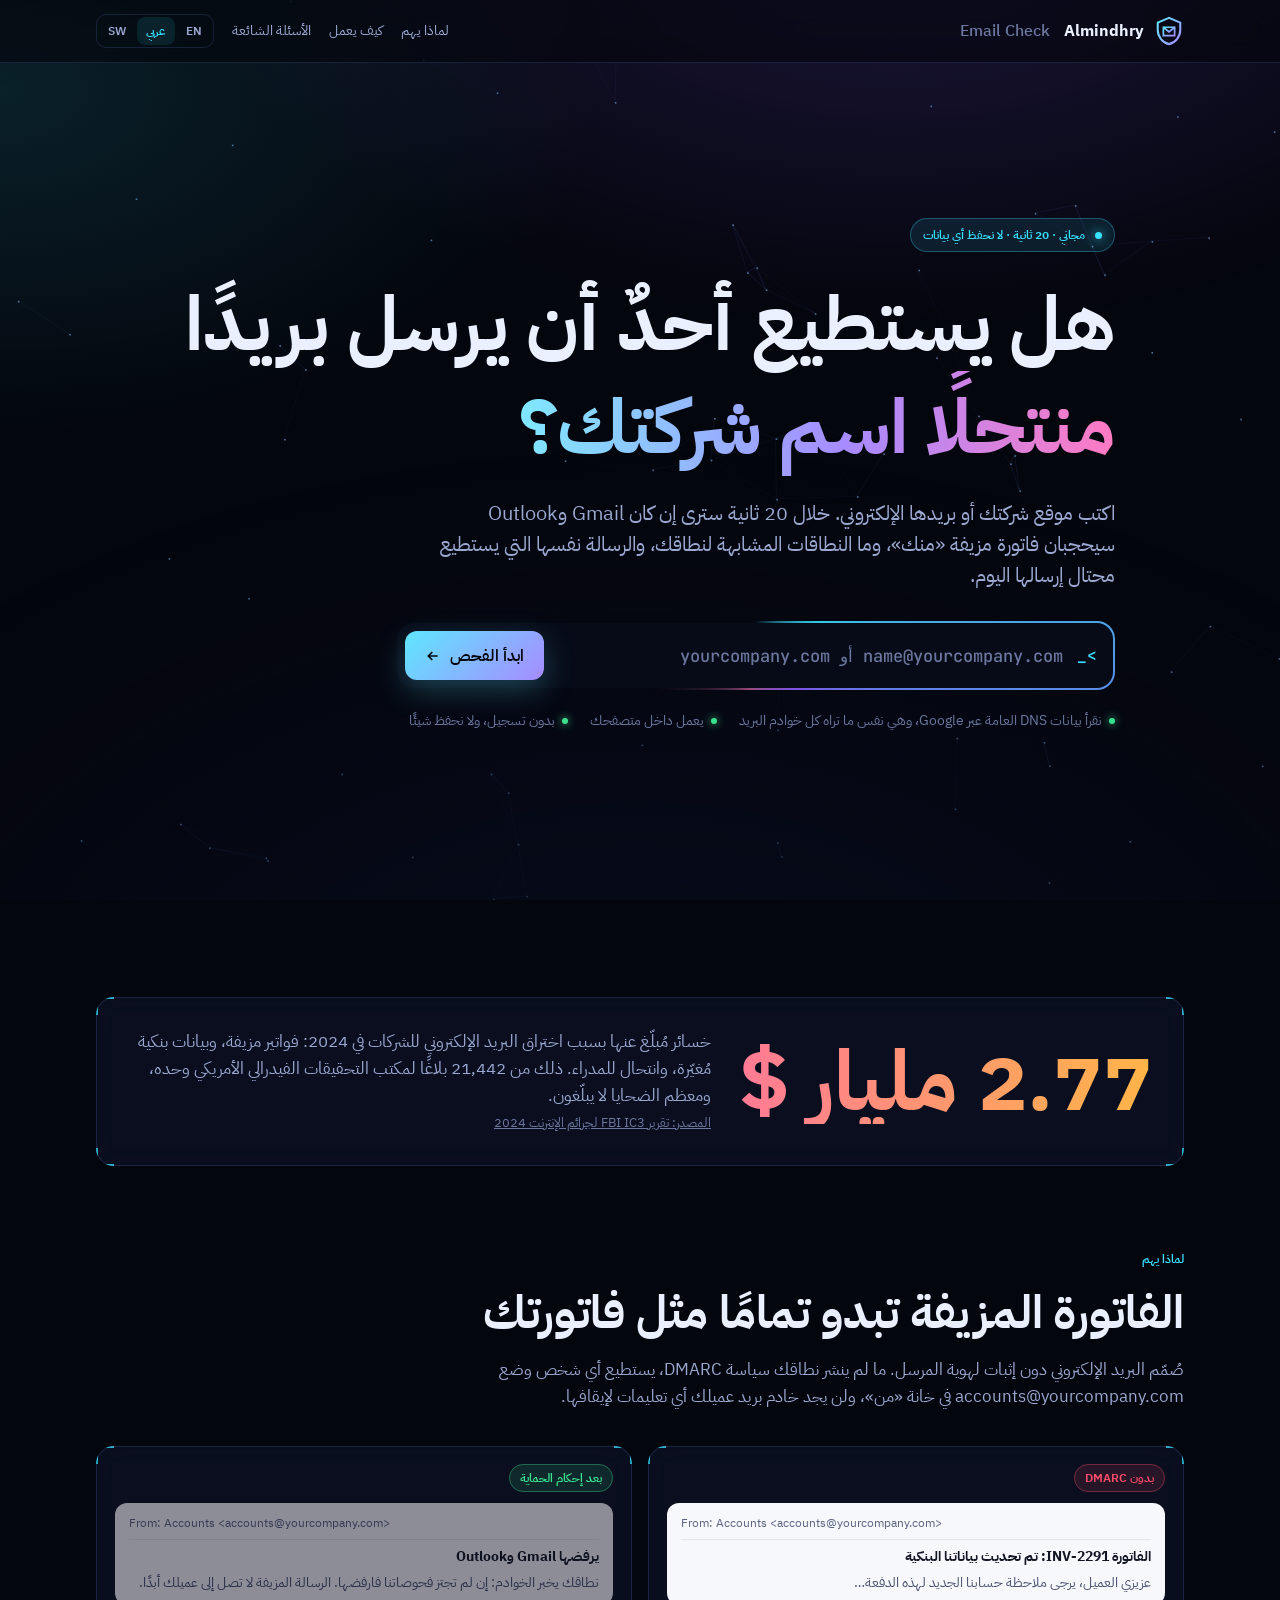
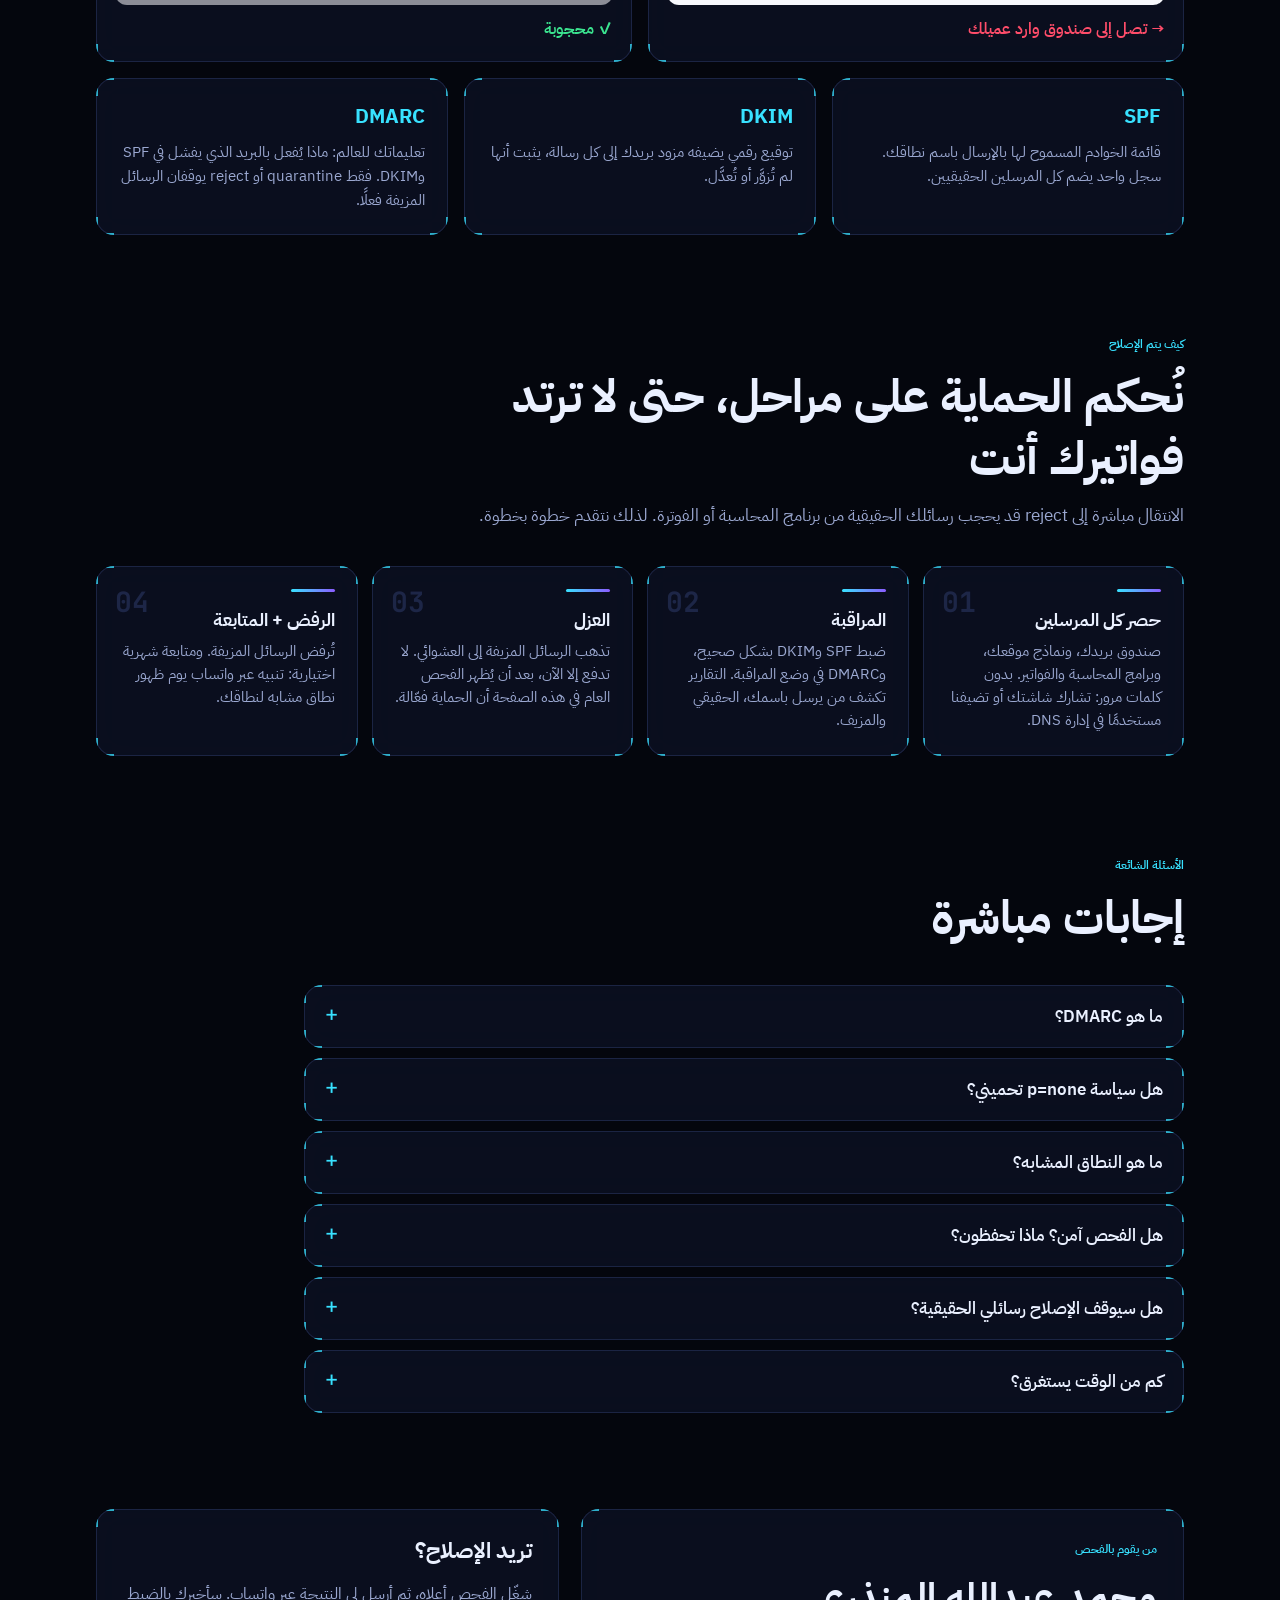
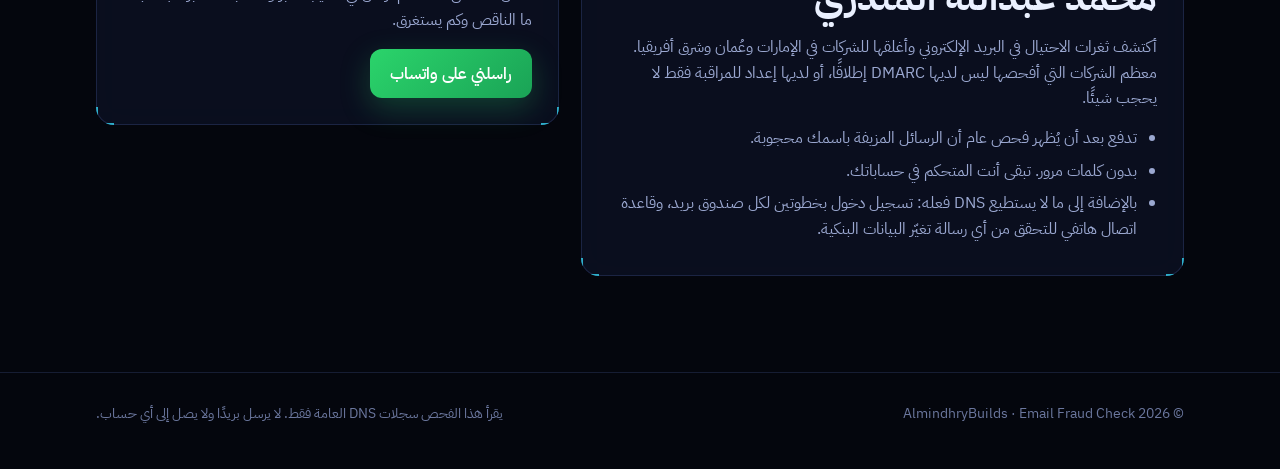
==== ar/index.html @ 084690eb "Launch the Email Fraud Check at almindhrybuilds.me/check A free, in-browser check of a company's SPF" ====
<!doctype html>
<html lang="ar" dir="rtl">
<head>
<meta charset="utf-8">
<meta name="viewport" content="width=device-width, initial-scale=1">
<title>فحص احتيال البريد الإلكتروني: هل يمكن لأحد انتحال بريد شركتك؟ | فحص DMARC مجاني</title>
<meta name="description" content="فحص مجاني خلال 20 ثانية: هل يستطيع محتال إرسال فاتورة مزيفة باسم شركتك؟ نفحص SPF وDKIM وDMARC والنطاقات المشابهة، ثم نعرض لك الرسالة المزيفة مباشرة. للإمارات وعُمان وشرق أفريقيا.">
<link rel="canonical" href="https://almindhrybuilds.me/check/ar/">
<link rel="alternate" hreflang="en" href="https://almindhrybuilds.me/check/">
<link rel="alternate" hreflang="ar" href="https://almindhrybuilds.me/check/ar/">
<link rel="alternate" hreflang="sw" href="https://almindhrybuilds.me/check/sw/">
<link rel="alternate" hreflang="x-default" href="https://almindhrybuilds.me/check/">
<meta name="theme-color" content="#04060d">
<meta property="og:type" content="website">
<meta property="og:url" content="https://almindhrybuilds.me/check/ar/">
<meta property="og:title" content="فحص احتيال البريد الإلكتروني: هل يمكن لأحد انتحال بريد شركتك؟ | فحص DMARC مجاني">
<meta property="og:description" content="فحص مجاني خلال 20 ثانية: هل يستطيع محتال إرسال فاتورة مزيفة باسم شركتك؟ نفحص SPF وDKIM وDMARC والنطاقات المشابهة، ثم نعرض لك الرسالة المزيفة مباشرة. للإمارات وعُمان وشرق أفريقيا.">
<meta property="og:image" content="https://almindhrybuilds.me/check/og.png">
<meta property="og:locale" content="ar_AE">
<meta name="twitter:card" content="summary_large_image">
<link rel="icon" href="../favicon.svg" type="image/svg+xml">
<link rel="preconnect" href="https://fonts.googleapis.com"><link rel="preconnect" href="https://fonts.gstatic.com" crossorigin>
<link rel="preconnect" href="https://dns.google">
<link href="https://fonts.googleapis.com/css2?family=Inter:wght@400;500;600;700&family=Space+Grotesk:wght@500;600;700&family=JetBrains+Mono:wght@400;600;800&family=IBM+Plex+Sans+Arabic:wght@400;500;600;700&display=swap" rel="stylesheet">
<link rel="stylesheet" href="../style.css">
<script type="application/ld+json">{"@context": "https://schema.org", "@type": "WebApplication", "name": "Almindhry Email Fraud Check", "url": "https://almindhrybuilds.me/check/ar/", "applicationCategory": "SecurityApplication", "operatingSystem": "Any", "inLanguage": "ar", "description": "فحص مجاني خلال 20 ثانية: هل يستطيع محتال إرسال فاتورة مزيفة باسم شركتك؟ نفحص SPF وDKIM وDMARC والنطاقات المشابهة، ثم نعرض لك الرسالة المزيفة مباشرة. للإمارات وعُمان وشرق أفريقيا.", "offers": {"@type": "Offer", "price": "0", "priceCurrency": "USD"}, "author": {"@type": "Person", "name": "Muhammad Abdulla Almindhry"}}</script>
<script type="application/ld+json">{"@context": "https://schema.org", "@type": "FAQPage", "inLanguage": "ar", "mainEntity": [{"@type": "Question", "name": "ما هو DMARC؟", "acceptedAnswer": {"@type": "Answer", "text": "سجل نصي في إعدادات DNS لنطاقك يخبر خوادم البريد (Gmail وOutlook وغيرها) بما يجب فعله بالرسائل التي تدّعي أنها منك لكنها تفشل في فحوصات SPF وDKIM: لا شيء (none)، أو نقلها إلى العشوائي (quarantine)، أو رفضها (reject)."}}, {"@type": "Question", "name": "هل سياسة p=none تحميني؟", "acceptedAnswer": {"@type": "Answer", "text": "لا. p=none وضع مراقبة فقط: تصلك تقارير، لكن الرسائل المزيفة تُسلَّم كالمعتاد. الحماية تبدأ مع quarantine وتكتمل مع reject."}}, {"@type": "Question", "name": "ما هو النطاق المشابه؟", "acceptedAnswer": {"@type": "Answer", "text": "نطاق يختلف عن نطاقك بحرف واحد أو بامتداد مختلف، مثل استبدال الحرف o بالرقم 0. يستخدمه المحتالون لإرسال رسائل تبدو حقيقية حتى لو كان نطاقك محميًا. تسجيله لا يعني بالضرورة أنه ضار، لكنه يستحق المتابعة."}}, {"@type": "Question", "name": "هل الفحص آمن؟ ماذا تحفظون؟", "acceptedAnswer": {"@type": "Answer", "text": "يقرأ الفحص سجلات DNS العامة فقط عبر Google Public DNS، من داخل متصفحك. لا يرسل بريدًا، ولا يدخل إلى أي حساب، ولا نحفظ النطاق الذي تكتبه."}}, {"@type": "Question", "name": "هل سيوقف الإصلاح رسائلي الحقيقية؟", "acceptedAnswer": {"@type": "Answer", "text": "ليس إذا تم على مراحل. نبدأ بالمراقبة ونحصر كل من يرسل باسمك، ثم ننتقل إلى العزل ثم الرفض. القفز مباشرة إلى reject هو ما يسبب المشاكل."}}, {"@type": "Question", "name": "كم من الوقت يستغرق؟", "acceptedAnswer": {"@type": "Answer", "text": "الإعداد نفسه جلسة واحدة معك. ثم أسبوع إلى أسبوعين من المراقبة، وأسبوع في وضع العزل، قبل الرفض الكامل."}}]}</script>
</head>
<body>
<canvas id="bg" aria-hidden="true"></canvas><div class="vignette" aria-hidden="true"></div>
<nav><div class="wrap">
  <a class="logo" href="../ar/"><svg width="30" height="30" viewBox="0 0 32 32" aria-hidden="true"><defs><linearGradient id="lg" x1="0" y1="0" x2="1" y2="1"><stop offset="0" stop-color="#5ee7ff"/><stop offset="1" stop-color="#a78bff"/></linearGradient></defs><path d="M16 2 4 7v8c0 7.2 5.1 13.3 12 15 6.9-1.7 12-7.8 12-15V7z" fill="none" stroke="url(#lg)" stroke-width="2.2"/><path d="M10 12h12v9H10z" fill="none" stroke="url(#lg)" stroke-width="1.8"/><path d="m10 12 6 5 6-5" fill="none" stroke="url(#lg)" stroke-width="1.8"/></svg>Almindhry<span style="color:var(--ink3);font-weight:500">&nbsp;Email Check</span></a>
  <div class="navlinks"><a class="nl" href="#why">لماذا يهم</a><a class="nl" href="#how">كيف يعمل</a><a class="nl" href="#faq">الأسئلة الشائعة</a>
    <div class="lang"><a href="../" >EN</a><a href="../ar/" aria-current="page">عربي</a><a href="../sw/" >SW</a></div></div>
</div></nav>
<main>
<header class="hero"><div class="scanline"></div>
  <div class="wrap">
    <span class="eyebrow"><i></i>مجاني · 20 ثانية · لا نحفظ أي بيانات</span>
    <h1>هل يستطيع أحدٌ أن يرسل بريدًا <span class="g">منتحلًا اسم شركتك؟</span></h1>
    <p class="lead">اكتب موقع شركتك أو بريدها الإلكتروني. خلال 20 ثانية سترى إن كان Gmail وOutlook سيحجبان فاتورة مزيفة «منك»، وما النطاقات المشابهة لنطاقك، والرسالة نفسها التي يستطيع محتال إرسالها اليوم.</p>
    <div class="console-in"><form id="f" autocomplete="off" novalidate>
      <span class="prompt">&gt;_</span>
      <input id="d" placeholder="yourcompany.com أو name@yourcompany.com" aria-label="yourcompany.com أو name@yourcompany.com" inputmode="url" spellcheck="false" autocapitalize="off">
      <button class="btn" id="go" type="submit"><span>ابدأ الفحص</span><svg width="16" height="16" viewBox="0 0 24 24" fill="none" stroke="currentColor" stroke-width="2.4" aria-hidden="true" style="transform:scaleX(-1)"><path d="M5 12h14M13 6l6 6-6 6"/></svg></button>
    </form></div>
    <div class="trust"><span>نقرأ بيانات DNS العامة عبر Google، وهي نفس ما تراه كل خوادم البريد</span><span>يعمل داخل متصفحك</span><span>بدون تسجيل، ولا نحفظ شيئًا</span></div>
  </div>
</header>

<div class="wrap">
  <div id="ops"><div class="ops">
    <div class="hud"><div class="hud-title"><span><span class="dot"></span>فحص مباشر</span><span>dns.google</span></div>
      <div class="term" id="term"><div class="cursor-line"><span class="cursor"></span></div></div>
      <div class="progress"><i id="bar"></i></div></div>
    <div class="hud"><div class="hud-title"><span>رادار النطاقات المشابهة</span><span>◎</span></div>
      <div class="radar-wrap"><canvas id="radar"></canvas>
        <div class="radar-stats"><div><b id="llc">0</b>تم فحصها</div><div><b id="llh" style="color:var(--red)">0</b>مسجّلة</div></div></div></div>
  </div></div>

  <div id="sim" class="hud sim">
    <h3>الفاتورة المزيفة</h3>
    <div class="stage">
      <div class="node src"><div class="ic"><svg width="28" height="28" viewBox="0 0 24 24" fill="none" stroke="#ff4d6a" stroke-width="1.8"><circle cx="12" cy="8" r="4"/><path d="M4 21c1.5-4 4.5-6 8-6s6.5 2 8 6"/><path d="M8 8h8" stroke-width="2.6"/></svg></div><span id="simSrc"></span></div>
      <div class="track" id="track">
        <div class="mail" id="mail"><div class="h">From: <b id="simFrom"></b><br>To: <b>customer</b></div><div class="s" id="simSubj"></div><div class="b" id="simBody"></div></div>
        <div class="stamp" id="stamp"></div>
      </div>
      <div class="node"><div class="ic"><svg width="28" height="28" viewBox="0 0 24 24" fill="none" stroke="#38e1ff" stroke-width="1.8"><path d="M3 13h5l1.5 3h5L16 13h5"/><path d="M5 5h14l2 8v6H3v-6z"/></svg></div><span id="simDst"></span></div>
    </div>
    <p class="sim-note" id="simNote"></p>
  </div>

  <div id="report">
    <div class="hud rep-top">
      <div class="gauge" id="gaugeWrap"><svg width="170" height="170" viewBox="0 0 170 170"><circle cx="85" cy="85" r="70" fill="none" stroke="rgba(255,255,255,.07)" stroke-width="12"/><circle id="ring" cx="85" cy="85" r="70" fill="none" stroke-width="12" stroke-linecap="round"/></svg><div class="num"><div><b id="scoreNum">0</b><small>/ 100</small></div></div></div>
      <div class="verdict" id="verdict"></div>
    </div>
    <div class="cards" id="cards"></div>
    <div class="cta hud" id="cta"></div>
  </div>
</div>

<section id="why"><div class="wrap">
  <div class="hud stat reveal"><b>2.77 مليار $</b><div><p>خسائر مُبلّغ عنها بسبب اختراق البريد الإلكتروني للشركات في 2024: فواتير مزيفة، وبيانات بنكية مُغيّرة، وانتحال للمدراء. ذلك من 21,442 بلاغًا لمكتب التحقيقات الفيدرالي الأمريكي وحده، ومعظم الضحايا لا يبلّغون.</p><a href="https://www.ic3.gov/AnnualReport/Reports/2024_IC3Report.pdf" target="_blank" rel="noopener">المصدر: تقرير FBI IC3 لجرائم الإنترنت 2024</a></div></div>
  <div class="sec-h reveal" style="margin-top:80px"><span class="kicker">لماذا يهم</span><h2>الفاتورة المزيفة تبدو تمامًا مثل فاتورتك</h2><p>صُمّم البريد الإلكتروني دون إثبات لهوية المرسل. ما لم ينشر نطاقك سياسة DMARC، يستطيع أي شخص وضع accounts@yourcompany.com في خانة «من»، ولن يجد خادم بريد عميلك أي تعليمات لإيقافها.</p></div>
  <div class="demo reveal">
    <div class="m hud"><span class="pill bad">بدون DMARC</span><div class="mail-static"><div class="h">From: Accounts &lt;accounts@yourcompany.com&gt;</div><b>الفاتورة INV-2291: تم تحديث بياناتنا البنكية</b><div style="color:#4a5270;margin-top:4px">عزيزي العميل، يرجى ملاحظة حسابنا الجديد لهذه الدفعة…</div></div><p style="color:var(--red);margin:12px 0 0;font-weight:600">→ تصل إلى صندوق وارد عميلك</p></div>
    <div class="m hud"><span class="pill good">بعد إحكام الحماية</span><div class="mail-static" style="opacity:.55"><div class="h">From: Accounts &lt;accounts@yourcompany.com&gt;</div><b>يرفضها Gmail وOutlook</b><div style="color:#4a5270;margin-top:4px">نطاقك يخبر الخوادم: إن لم تجتز فحوصاتنا فارفضها. الرسالة المزيفة لا تصل إلى عميلك أبدًا.</div></div><p style="color:var(--green);margin:12px 0 0;font-weight:600">✓ محجوبة</p></div>
  </div>
  <div class="three reveal"><div class="x hud"><b>SPF</b><p>قائمة الخوادم المسموح لها بالإرسال باسم نطاقك. سجل واحد يضم كل المرسلين الحقيقيين.</p></div><div class="x hud"><b>DKIM</b><p>توقيع رقمي يضيفه مزود بريدك إلى كل رسالة، يثبت أنها لم تُزوَّر أو تُعدَّل.</p></div><div class="x hud"><b>DMARC</b><p>تعليماتك للعالم: ماذا يُفعل بالبريد الذي يفشل في SPF وDKIM. فقط quarantine أو reject يوقفان الرسائل المزيفة فعلًا.</p></div></div>
</div></section>

<section id="how" style="padding-top:0"><div class="wrap">
  <div class="sec-h reveal"><span class="kicker">كيف يتم الإصلاح</span><h2>نُحكم الحماية على مراحل، حتى لا ترتد فواتيرك أنت</h2><p>الانتقال مباشرة إلى reject قد يحجب رسائلك الحقيقية من برنامج المحاسبة أو الفوترة. لذلك نتقدم خطوة بخطوة.</p></div>
  <div class="steps reveal">
    <div class="step hud"><div class="bar"></div><h3>حصر كل المرسلين</h3><p>صندوق بريدك، ونماذج موقعك، وبرامج المحاسبة والفواتير. بدون كلمات مرور: تشارك شاشتك أو تضيفنا مستخدمًا في إدارة DNS.</p></div>
    <div class="step hud"><div class="bar"></div><h3>المراقبة</h3><p>ضبط SPF وDKIM بشكل صحيح، وDMARC في وضع المراقبة. التقارير تكشف من يرسل باسمك، الحقيقي والمزيف.</p></div>
    <div class="step hud"><div class="bar"></div><h3>العزل</h3><p>تذهب الرسائل المزيفة إلى العشوائي. لا تدفع إلا الآن، بعد أن يُظهر الفحص العام في هذه الصفحة أن الحماية فعّالة.</p></div>
    <div class="step hud"><div class="bar"></div><h3>الرفض + المتابعة</h3><p>تُرفض الرسائل المزيفة. ومتابعة شهرية اختيارية: تنبيه عبر واتساب يوم ظهور نطاق مشابه لنطاقك.</p></div>
  </div>
</div></section>

<section id="faq" style="padding-top:0"><div class="wrap">
  <div class="sec-h reveal"><span class="kicker">الأسئلة الشائعة</span><h2>إجابات مباشرة</h2></div>
  <div class="faq reveal"><details class="hud"><summary>ما هو DMARC؟</summary><p>سجل نصي في إعدادات DNS لنطاقك يخبر خوادم البريد (Gmail وOutlook وغيرها) بما يجب فعله بالرسائل التي تدّعي أنها منك لكنها تفشل في فحوصات SPF وDKIM: لا شيء (none)، أو نقلها إلى العشوائي (quarantine)، أو رفضها (reject).</p></details><details class="hud"><summary>هل سياسة p=none تحميني؟</summary><p>لا. p=none وضع مراقبة فقط: تصلك تقارير، لكن الرسائل المزيفة تُسلَّم كالمعتاد. الحماية تبدأ مع quarantine وتكتمل مع reject.</p></details><details class="hud"><summary>ما هو النطاق المشابه؟</summary><p>نطاق يختلف عن نطاقك بحرف واحد أو بامتداد مختلف، مثل استبدال الحرف o بالرقم 0. يستخدمه المحتالون لإرسال رسائل تبدو حقيقية حتى لو كان نطاقك محميًا. تسجيله لا يعني بالضرورة أنه ضار، لكنه يستحق المتابعة.</p></details><details class="hud"><summary>هل الفحص آمن؟ ماذا تحفظون؟</summary><p>يقرأ الفحص سجلات DNS العامة فقط عبر Google Public DNS، من داخل متصفحك. لا يرسل بريدًا، ولا يدخل إلى أي حساب، ولا نحفظ النطاق الذي تكتبه.</p></details><details class="hud"><summary>هل سيوقف الإصلاح رسائلي الحقيقية؟</summary><p>ليس إذا تم على مراحل. نبدأ بالمراقبة ونحصر كل من يرسل باسمك، ثم ننتقل إلى العزل ثم الرفض. القفز مباشرة إلى reject هو ما يسبب المشاكل.</p></details><details class="hud"><summary>كم من الوقت يستغرق؟</summary><p>الإعداد نفسه جلسة واحدة معك. ثم أسبوع إلى أسبوعين من المراقبة، وأسبوع في وضع العزل، قبل الرفض الكامل.</p></details></div>
</div></section>

<section id="about" style="padding-top:0"><div class="wrap about">
  <div class="who hud reveal"><span class="kicker">من يقوم بالفحص</span><h2 style="font-size:clamp(26px,3.6vw,38px);margin:10px 0 12px">محمد عبدالله المنذري</h2><p style="color:var(--ink2);margin:0">أكتشف ثغرات الاحتيال في البريد الإلكتروني وأغلقها للشركات في الإمارات وعُمان وشرق أفريقيا. معظم الشركات التي أفحصها ليس لديها DMARC إطلاقًا، أو لديها إعداد للمراقبة فقط لا يحجب شيئًا.</p>
    <ul><li>تدفع بعد أن يُظهر فحص عام أن الرسائل المزيفة باسمك محجوبة.</li><li>بدون كلمات مرور. تبقى أنت المتحكم في حساباتك.</li><li>بالإضافة إلى ما لا يستطيع DNS فعله: تسجيل دخول بخطوتين لكل صندوق بريد، وقاعدة اتصال هاتفي للتحقق من أي رسالة تغيّر البيانات البنكية.</li></ul></div>
  <div class="box hud reveal"><h3 style="font-size:22px">تريد الإصلاح؟</h3><p>شغّل الفحص أعلاه، ثم أرسل لي النتيجة عبر واتساب. سأخبرك بالضبط ما الناقص وكم يستغرق.</p><a class="btn wa" data-wa-main href="https://wa.me/601123109560" target="_blank" rel="noopener"><span>راسلني على واتساب</span></a></div>
</div></section>
</main>
<footer><div class="wrap"><span>© <span id="yr"></span> AlmindhryBuilds · Email Fraud Check</span><span>يقرأ هذا الفحص سجلات DNS العامة فقط. لا يرسل بريدًا ولا يصل إلى أي حساب.</span></div></footer>
<script>
(function(){var t={"src": "المحتال", "dst": "صندوق عميلك", "subject": "الفاتورة 2291: تغيّرت بياناتنا البنكية", "body": "عزيزي العميل، يرجى استخدام حسابنا الجديد لهذه الدفعة. الحساب القديم مُغلق."};document.getElementById('simSrc').textContent=t.src;document.getElementById('simDst').textContent=t.dst;document.getElementById('simSubj').textContent=t.subject;document.getElementById('simBody').textContent=t.body;})();
</script>
<script src="../app.js" defer></script>
</body>
</html>
---- style.css ----
:root{
  --bg:#04060d; --bg2:#070b18; --panel:rgba(13,19,38,.72); --panel-solid:#0d1326; --line:rgba(120,150,255,.16); --line2:rgba(120,150,255,.28);
  --ink:#eaf0ff; --ink2:#9ba8d1; --ink3:#6b779e;
  --cyan:#38e1ff; --violet:#8b5cff; --red:#ff4d6a; --amber:#ffb547; --green:#3be38f;
  --red-bg:rgba(255,77,106,.12); --amber-bg:rgba(255,181,71,.12); --green-bg:rgba(59,227,143,.12); --cyan-bg:rgba(56,225,255,.10);
  --radius:18px;
  --font:"Inter",system-ui,"Segoe UI",Arial,sans-serif; --head:"Space Grotesk","Inter",sans-serif; --mono:"JetBrains Mono",ui-monospace,Consolas,monospace;
  color-scheme:dark;
}
html[lang="ar"]{--font:"IBM Plex Sans Arabic","Inter",sans-serif;--head:"IBM Plex Sans Arabic","Space Grotesk",sans-serif}
*{box-sizing:border-box}
html{scroll-behavior:smooth}
body{margin:0;background:var(--bg);color:var(--ink);font:16px/1.6 var(--font);-webkit-font-smoothing:antialiased;overflow-x:hidden}
h1,h2,h3{font-family:var(--head);line-height:1.12;margin:0;letter-spacing:-.01em}
html[lang="ar"] h1,html[lang="ar"] h2,html[lang="ar"] h3{letter-spacing:0;line-height:1.35}
a{color:var(--cyan)}
.wrap{max-width:1120px;margin:0 auto;padding:0 16px}
.mono,code{font-family:var(--mono)}
#bg{position:fixed;inset:0;width:100%;height:100%;z-index:0;pointer-events:none}
.vignette{position:fixed;inset:0;z-index:0;pointer-events:none;background:radial-gradient(1200px 700px at 70% -10%,rgba(139,92,255,.20),transparent 60%),radial-gradient(1000px 600px at 0% 10%,rgba(56,225,255,.12),transparent 60%),radial-gradient(1400px 900px at 50% 120%,rgba(8,12,30,.9),transparent 70%)}
main,nav,footer{position:relative;z-index:1}

/* HUD corners */
.hud{position:relative;background:var(--panel);border:1px solid var(--line);border-radius:var(--radius);backdrop-filter:blur(14px);-webkit-backdrop-filter:blur(14px)}
.hud:before{content:"";position:absolute;inset:-1px;border-radius:inherit;pointer-events:none;
  background:
   linear-gradient(var(--cyan),var(--cyan)) top left/18px 2px no-repeat,
   linear-gradient(var(--cyan),var(--cyan)) top left/2px 18px no-repeat,
   linear-gradient(var(--cyan),var(--cyan)) top right/18px 2px no-repeat,
   linear-gradient(var(--cyan),var(--cyan)) top right/2px 18px no-repeat,
   linear-gradient(var(--cyan),var(--cyan)) bottom left/18px 2px no-repeat,
   linear-gradient(var(--cyan),var(--cyan)) bottom left/2px 18px no-repeat,
   linear-gradient(var(--cyan),var(--cyan)) bottom right/18px 2px no-repeat,
   linear-gradient(var(--cyan),var(--cyan)) bottom right/2px 18px no-repeat;opacity:.75}
.hud-title{display:flex;align-items:center;justify-content:space-between;gap:10px;padding:12px 16px;border-bottom:1px solid var(--line);font:600 11.5px var(--mono);letter-spacing:.14em;text-transform:uppercase;color:var(--ink2)}
.hud-title .dot{display:inline-block;width:7px;height:7px;border-radius:50%;background:var(--green);margin-inline-end:8px;box-shadow:0 0 10px var(--green);animation:blink 1.4s infinite}
@keyframes blink{50%{opacity:.25}}

/* nav */
nav{position:sticky;top:0;z-index:20;background:rgba(4,6,13,.6);backdrop-filter:blur(12px);-webkit-backdrop-filter:blur(12px);border-bottom:1px solid var(--line)}
nav .wrap{display:flex;align-items:center;justify-content:space-between;height:62px;gap:12px}
.logo{display:flex;align-items:center;gap:10px;color:var(--ink);text-decoration:none;font:700 16px var(--head);white-space:nowrap}
.logo svg{flex:none}
.navlinks{display:flex;align-items:center;gap:18px;font-size:14px}
.navlinks a{color:var(--ink2);text-decoration:none}
.navlinks a:hover{color:var(--ink)}
.lang{display:flex;gap:2px;border:1px solid var(--line);border-radius:10px;padding:2px}
.lang a{font:600 12px var(--font);padding:5px 9px;border-radius:8px;color:var(--ink2);text-decoration:none}
.lang a[aria-current="page"]{background:var(--cyan-bg);color:var(--cyan)}
@media (max-width:820px){.navlinks .nl{display:none}}

/* hero */
.hero{min-height:calc(100vh - 62px);display:flex;align-items:center;padding:56px 0 70px;position:relative;overflow:hidden}
.hero .scanline{position:absolute;left:0;right:0;height:120px;top:-120px;background:linear-gradient(180deg,transparent,rgba(56,225,255,.06),transparent);animation:sweep 7s linear infinite;pointer-events:none}
@keyframes sweep{to{top:110%}}
.eyebrow{display:inline-flex;align-items:center;gap:10px;font:600 12px var(--mono);letter-spacing:.12em;text-transform:uppercase;color:var(--cyan);border:1px solid rgba(56,225,255,.3);background:var(--cyan-bg);padding:7px 12px;border-radius:99px}
html[lang="ar"] .eyebrow{font-family:var(--font);letter-spacing:0}
.eyebrow i{width:7px;height:7px;border-radius:50%;background:var(--cyan);box-shadow:0 0 12px var(--cyan);animation:blink 1.2s infinite}
.hero h1{font-size:clamp(36px,6.4vw,76px);margin:22px 0 18px;max-width:950px;font-weight:700}
.hero h1 .g{background:linear-gradient(92deg,#7fe9ff 0%,#a78bff 55%,#ff7ac3 100%);-webkit-background-clip:text;background-clip:text;color:transparent}
.hero .lead{font-size:clamp(16px,2.1vw,19.5px);color:var(--ink2);max-width:700px;margin:0 0 30px}
.console-in{position:relative;max-width:720px;border-radius:18px;padding:2px;background:conic-gradient(from var(--a,0deg),rgba(56,225,255,.0),rgba(56,225,255,.9),rgba(139,92,255,.9),rgba(255,122,195,.6),rgba(56,225,255,0) 70%);animation:spin 6s linear infinite}
@property --a{syntax:"<angle>";inherits:false;initial-value:0deg}
@keyframes spin{to{--a:360deg}}
.console-in form{display:flex;align-items:center;gap:10px;background:#070b18;border-radius:16px;padding:8px 8px 8px 16px}
html[dir="rtl"] .console-in form{padding:8px 16px 8px 8px}
.console-in .prompt{font:600 16px var(--mono);color:var(--cyan);flex:none}
.console-in input{flex:1;min-width:0;border:0;outline:0;background:transparent;color:var(--ink);font:500 17px var(--mono);padding:13px 4px;direction:ltr;text-align:start}
html[dir="rtl"] .console-in input{text-align:right}
.console-in input::placeholder{color:var(--ink3)}
.btn{border:0;cursor:pointer;font:600 15.5px var(--font);padding:13px 20px;border-radius:12px;color:#05060c;background:linear-gradient(135deg,#5ee7ff,#a78bff);white-space:nowrap;display:inline-flex;align-items:center;justify-content:center;gap:9px;text-decoration:none;box-shadow:0 10px 30px rgba(94,231,255,.25);transition:transform .15s,box-shadow .2s,filter .2s}
.btn:hover{transform:translateY(-1px);box-shadow:0 14px 40px rgba(94,231,255,.35)}
.btn:disabled{filter:grayscale(.6);opacity:.7;cursor:wait;transform:none}
.btn.wa{background:linear-gradient(135deg,#2bd46b,#1aa356);color:#fff;box-shadow:0 10px 30px rgba(43,212,107,.25)}
.btn.ghost{background:transparent;color:var(--ink);border:1px solid var(--line2);box-shadow:none}
.trust{display:flex;flex-wrap:wrap;gap:8px 22px;margin-top:20px;color:var(--ink3);font-size:13.5px}
.trust span{display:inline-flex;align-items:center;gap:7px}
.trust span:before{content:"";width:6px;height:6px;border-radius:50%;background:var(--green);box-shadow:0 0 8px var(--green)}
@media (max-width:600px){.console-in form{flex-wrap:wrap;padding:10px}.console-in .prompt{display:none}.console-in input{width:100%;flex:1 1 100%;padding:10px 6px}.console-in .btn{width:100%}}

/* ops */
#ops,#sim,#report{display:none}
.ops{display:grid;grid-template-columns:1.45fr 1fr;gap:16px;margin-top:-30px}
@media (max-width:860px){.ops{grid-template-columns:1fr}}
.term{height:330px;overflow:auto;padding:14px 16px;font:13px/1.75 var(--mono);color:#b8c6f0;direction:ltr;text-align:left;scrollbar-width:thin}
.term .l{white-space:pre-wrap;word-break:break-all;animation:fadein .25s ease}
.term .t{color:var(--ink3)}
.term .ok{color:var(--green)}.term .bad{color:var(--red)}.term .warn{color:var(--amber)}.term .hi{color:var(--cyan)}
.term .cursor{display:inline-block;width:8px;height:15px;background:var(--cyan);vertical-align:-2px;animation:blink 1s infinite}
@keyframes fadein{from{opacity:0;transform:translateY(3px)}}
.radar-wrap{display:flex;flex-direction:column;align-items:center;justify-content:center;padding:14px;gap:10px}
#radar{width:100%;max-width:300px;aspect-ratio:1}
.radar-stats{display:flex;gap:18px;font:12px var(--mono);color:var(--ink2)}
.radar-stats b{color:var(--ink);font-size:16px;display:block}
.progress{height:3px;background:rgba(255,255,255,.06);overflow:hidden;border-radius:0 0 var(--radius) var(--radius)}
.progress i{display:block;height:100%;width:0;background:linear-gradient(90deg,var(--cyan),var(--violet));transition:width .3s;box-shadow:0 0 12px var(--cyan)}

/* simulation */
.sim{margin-top:16px;padding:22px}
.sim h3{font-size:clamp(19px,2.6vw,24px);margin-bottom:18px}
.stage{display:grid;grid-template-columns:110px 1fr 140px;align-items:center;gap:14px;position:relative}
.node{text-align:center;font:600 12px var(--mono);letter-spacing:.08em;text-transform:uppercase;color:var(--ink2)}
html[lang="ar"] .node{font-family:var(--font);letter-spacing:0}
.node .ic{width:64px;height:64px;margin:0 auto 8px;border-radius:18px;display:grid;place-items:center;border:1px solid var(--line2);background:rgba(255,255,255,.03)}
.node.src .ic{border-color:rgba(255,77,106,.5);box-shadow:0 0 24px rgba(255,77,106,.25)}
.track{position:relative;height:190px}
.track:before{content:"";position:absolute;left:0;right:0;top:50%;border-top:2px dashed var(--line2)}
.mail{position:absolute;top:50%;left:0;width:min(330px,88%);transform:translate(0,-50%);background:#f7f8fc;color:#121624;border-radius:12px;padding:12px 14px;box-shadow:0 20px 50px rgba(0,0,0,.45);font-size:13px;line-height:1.45;transition:left 1.6s cubic-bezier(.6,.05,.25,1),transform .5s,opacity .5s}
html[dir="rtl"] .mail{left:auto;right:0;transition:right 1.6s cubic-bezier(.6,.05,.25,1),transform .5s,opacity .5s}
.mail .h{font-size:11.5px;color:#5b6380;border-bottom:1px solid #e3e6ef;padding-bottom:6px;margin-bottom:6px;direction:ltr;text-align:left}
.mail .h b{color:#121624}
.mail .s{font-weight:700;margin-bottom:3px}
.mail .b{color:#4a5270}
.stamp{position:absolute;top:50%;left:50%;transform:translate(-50%,-50%) rotate(-10deg) scale(2.2);opacity:0;font:800 17px var(--mono);letter-spacing:.08em;padding:8px 14px;border:3px solid currentColor;border-radius:10px;white-space:nowrap;transition:transform .35s cubic-bezier(.2,1.6,.4,1),opacity .2s;background:rgba(4,6,13,.85);pointer-events:none;z-index:3}
html[lang="ar"] .stamp{font-family:var(--font);letter-spacing:0}
.stamp.on{opacity:1;transform:translate(-50%,-50%) rotate(-10deg) scale(1)}
.stamp.bad{color:var(--red);box-shadow:0 0 40px rgba(255,77,106,.45)}.stamp.warn{color:var(--amber)}.stamp.good{color:var(--green);box-shadow:0 0 40px rgba(59,227,143,.35)}
.sim-note{margin:14px 0 0;color:var(--ink2);font-size:14.5px}
@media (max-width:700px){.stage{grid-template-columns:1fr;gap:8px}.node{display:flex;align-items:center;gap:10px;text-align:start}.node .ic{margin:0;width:44px;height:44px;border-radius:12px}.track{height:200px}}

/* report */
.rep-top{display:grid;grid-template-columns:auto 1fr;gap:26px;align-items:center;padding:24px;margin-top:16px}
@media (max-width:700px){.rep-top{grid-template-columns:1fr;justify-items:start}}
.gauge{position:relative;width:170px;height:170px}
.gauge svg{transform:rotate(-90deg)}
.gauge .num{position:absolute;inset:0;display:grid;place-items:center;text-align:center}
.gauge .num b{font:700 46px var(--head);display:block;line-height:1}
.gauge .num small{font:600 11px var(--mono);color:var(--ink3);letter-spacing:.1em;text-transform:uppercase}
.verdict small{font:600 12px var(--mono);letter-spacing:.12em;text-transform:uppercase;color:var(--ink3)}
html[lang="ar"] .verdict small{font-family:var(--font);letter-spacing:0}
.verdict h2{font-size:clamp(24px,3.6vw,36px);margin:6px 0 8px}
.verdict.bad h2{color:#ff8a9d}.verdict.warn h2{color:#ffd08a}.verdict.good h2{color:#8af0bd}
.verdict p{margin:0;color:var(--ink2);max-width:640px}
.verdict .scorenote{font-size:12.5px;color:var(--ink3);margin-top:10px}
.cards{display:grid;grid-template-columns:repeat(2,1fr);gap:14px;margin-top:14px}
@media (max-width:780px){.cards{grid-template-columns:1fr}}
.card{padding:18px;opacity:0;transform:translateY(14px);transition:opacity .5s,transform .5s}
.card.show{opacity:1;transform:none}
.card.wide{grid-column:1/-1}
.card .top{display:flex;justify-content:space-between;align-items:center;gap:10px}
.card h3{font-size:16.5px}
.pill{font:600 12px var(--font);padding:4px 10px;border-radius:99px;white-space:nowrap;border:1px solid transparent}
.pill.bad{background:var(--red-bg);color:var(--red);border-color:rgba(255,77,106,.35)}
.pill.warn{background:var(--amber-bg);color:var(--amber);border-color:rgba(255,181,71,.35)}
.pill.good{background:var(--green-bg);color:var(--green);border-color:rgba(59,227,143,.35)}
.pill.info{background:var(--cyan-bg);color:var(--cyan);border-color:rgba(56,225,255,.3)}
.card p{margin:10px 0 0;color:var(--ink2);font-size:14.5px}
.raw{display:block;margin-top:10px;font:12.5px/1.6 var(--mono);background:rgba(0,0,0,.35);border:1px solid var(--line);border-radius:10px;padding:9px 11px;color:#c9d5ff;word-break:break-all;direction:ltr;text-align:left}
.ll{display:flex;flex-wrap:wrap;gap:7px;margin-top:10px;direction:ltr}
.ll span{font:12.5px var(--mono);padding:5px 9px;border-radius:8px;background:var(--red-bg);color:#ff95a7;border:1px solid rgba(255,77,106,.25)}
.ll span.mine{background:rgba(255,255,255,.04);color:var(--ink2);border-color:var(--line)}
.cta{display:flex;align-items:center;justify-content:space-between;gap:18px;flex-wrap:wrap;padding:24px;margin-top:14px}
.cta h3{font-size:22px}.cta p{margin:6px 0 0;color:var(--ink2);max-width:600px}
.cta .row{display:flex;gap:10px;flex-wrap:wrap}

/* sections */
section{padding:96px 0}
.sec-h{max-width:720px;margin-bottom:36px}
.kicker{font:600 12px var(--mono);letter-spacing:.16em;text-transform:uppercase;color:var(--cyan)}
html[lang="ar"] .kicker{font-family:var(--font);letter-spacing:0}
.sec-h h2{font-size:clamp(28px,4.2vw,46px);margin:10px 0 12px}
.sec-h p{color:var(--ink2);margin:0;font-size:17px}
.stat{display:grid;grid-template-columns:auto 1fr;gap:28px;align-items:center;padding:30px}
.stat b{font:700 clamp(44px,8vw,84px) var(--head);background:linear-gradient(92deg,#ff7a95,#ffb547);-webkit-background-clip:text;background-clip:text;color:transparent;line-height:1}
.stat p{margin:0;color:var(--ink2);font-size:17px}
.stat a{font-size:13px;color:var(--ink3)}
@media (max-width:700px){.stat{grid-template-columns:1fr}}
.demo{display:grid;grid-template-columns:1fr 1fr;gap:16px;margin-top:22px}
@media (max-width:780px){.demo{grid-template-columns:1fr}}
.demo .m{padding:18px}
.demo .m .mail-static{background:#f7f8fc;color:#121624;border-radius:12px;padding:12px 14px;font-size:13.5px;margin-top:12px}
.demo .m .mail-static .h{font-size:11.5px;color:#5b6380;direction:ltr;text-align:left;border-bottom:1px solid #e3e6ef;padding-bottom:6px;margin-bottom:6px}
.three{display:grid;grid-template-columns:repeat(3,1fr);gap:16px;margin-top:16px}
@media (max-width:860px){.three{grid-template-columns:1fr}}
.three .x{padding:22px}
.three .x b{font:700 20px var(--head);color:var(--cyan)}
.three .x p{color:var(--ink2);margin:8px 0 0;font-size:15px}
.steps{display:grid;grid-template-columns:repeat(4,1fr);gap:14px;counter-reset:s}
@media (max-width:900px){.steps{grid-template-columns:1fr 1fr}}
@media (max-width:520px){.steps{grid-template-columns:1fr}}
.step{padding:22px}
.step:after{counter-increment:s;content:"0" counter(s);position:absolute;top:16px;inset-inline-end:18px;font:700 28px var(--mono);color:rgba(120,150,255,.18)}
.step h3{font-size:18px;margin:0 0 8px}
.step p{margin:0;color:var(--ink2);font-size:14.5px}
.step .bar{height:3px;border-radius:3px;margin-bottom:16px;width:44px;background:linear-gradient(90deg,var(--cyan),var(--violet))}
.faq{display:grid;gap:10px;max-width:880px}
.faq details{padding:0}
.faq summary{cursor:pointer;list-style:none;padding:18px 20px;font:600 17px var(--head);display:flex;justify-content:space-between;gap:16px}
.faq summary::-webkit-details-marker{display:none}
.faq summary:after{content:"+";font:400 22px var(--mono);color:var(--cyan);line-height:1}
.faq details[open] summary:after{content:"−"}
.faq details p{margin:0;padding:0 20px 18px;color:var(--ink2)}
.about{display:grid;grid-template-columns:1.3fr 1fr;gap:22px;align-items:start}
@media (max-width:860px){.about{grid-template-columns:1fr}}
.about .who{padding:26px}
.about ul{margin:14px 0 0;padding-inline-start:20px;color:var(--ink2)}
.about li{margin:7px 0}
.about .box{padding:26px}
.about .box p{color:var(--ink2)}
footer{border-top:1px solid var(--line);padding:30px 0 44px;color:var(--ink3);font-size:13.5px}
footer .wrap{display:flex;justify-content:space-between;gap:14px;flex-wrap:wrap}
.reveal{opacity:0;transform:translateY(22px);transition:opacity .8s,transform .8s}
.reveal.in{opacity:1;transform:none}
@media (prefers-reduced-motion:reduce){*,*:before,*:after{animation:none!important;transition:none!important}.reveal,.card{opacity:1!important;transform:none!important}}
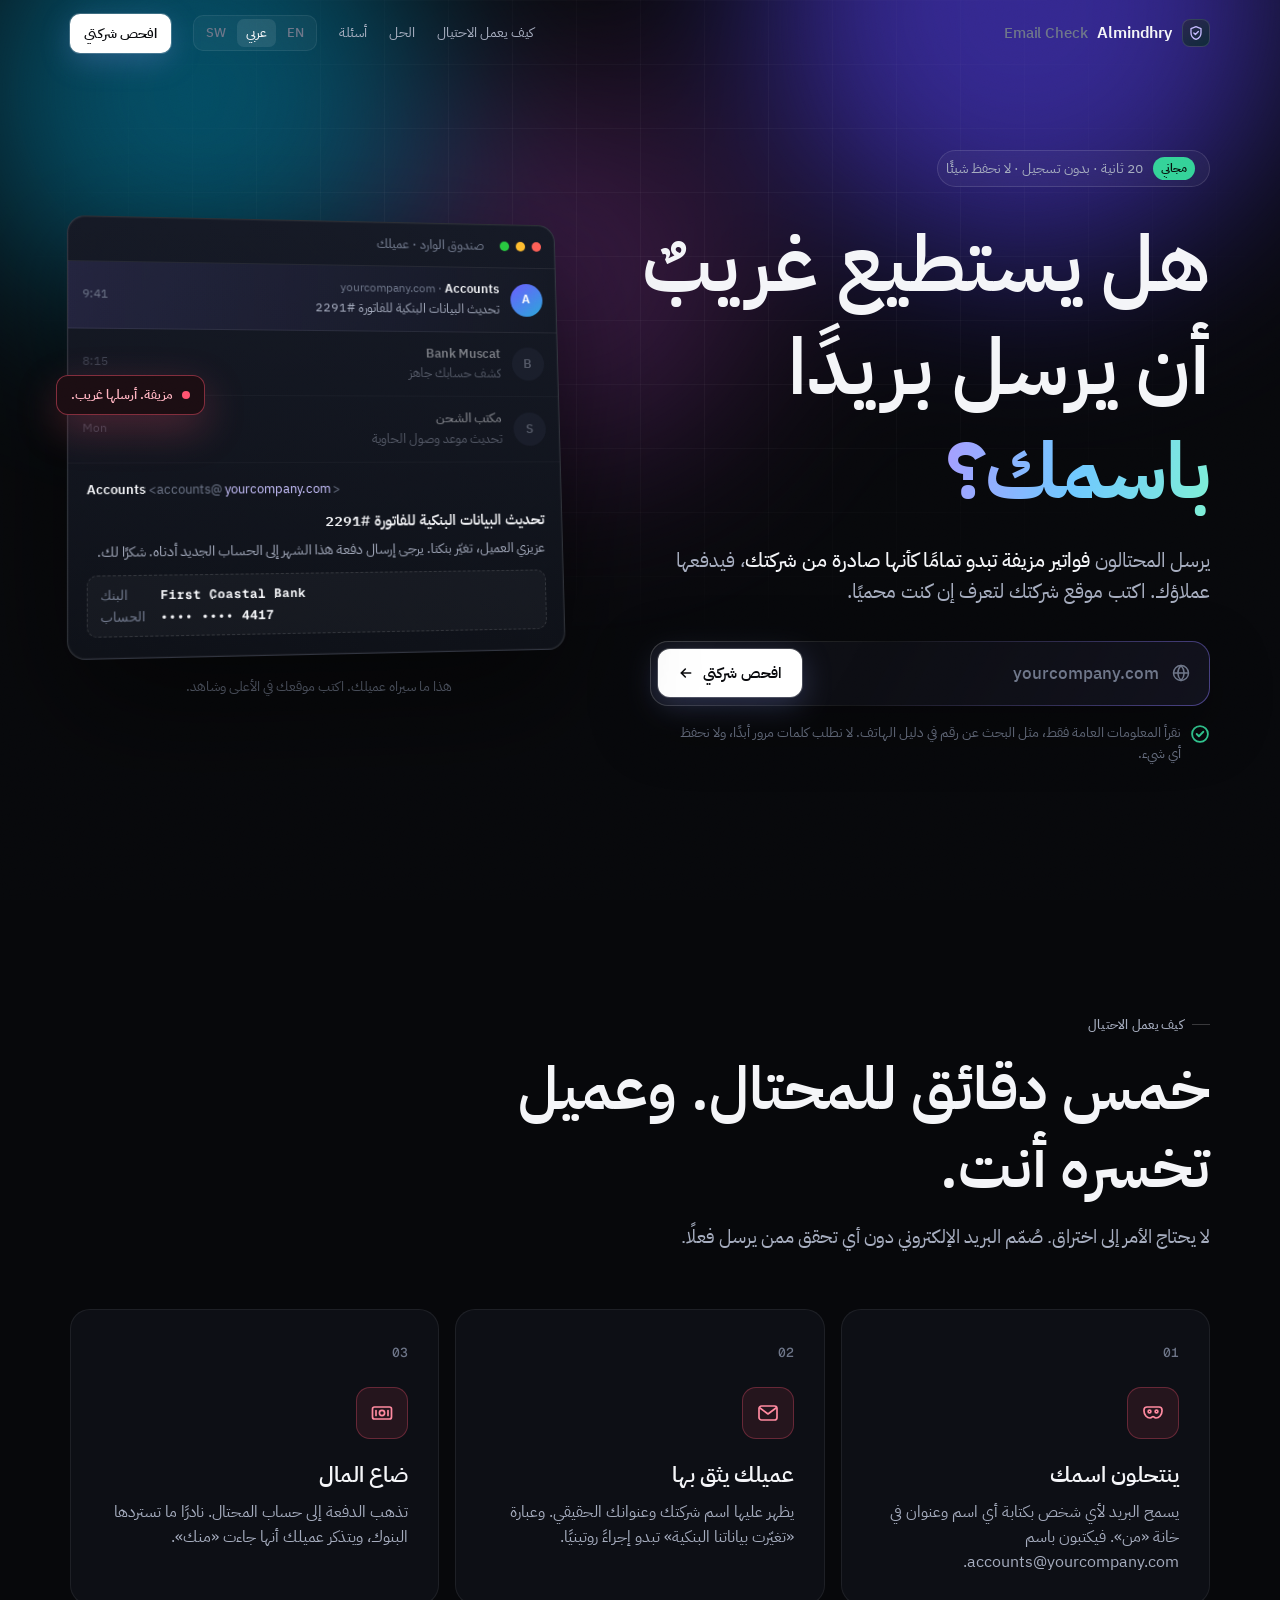
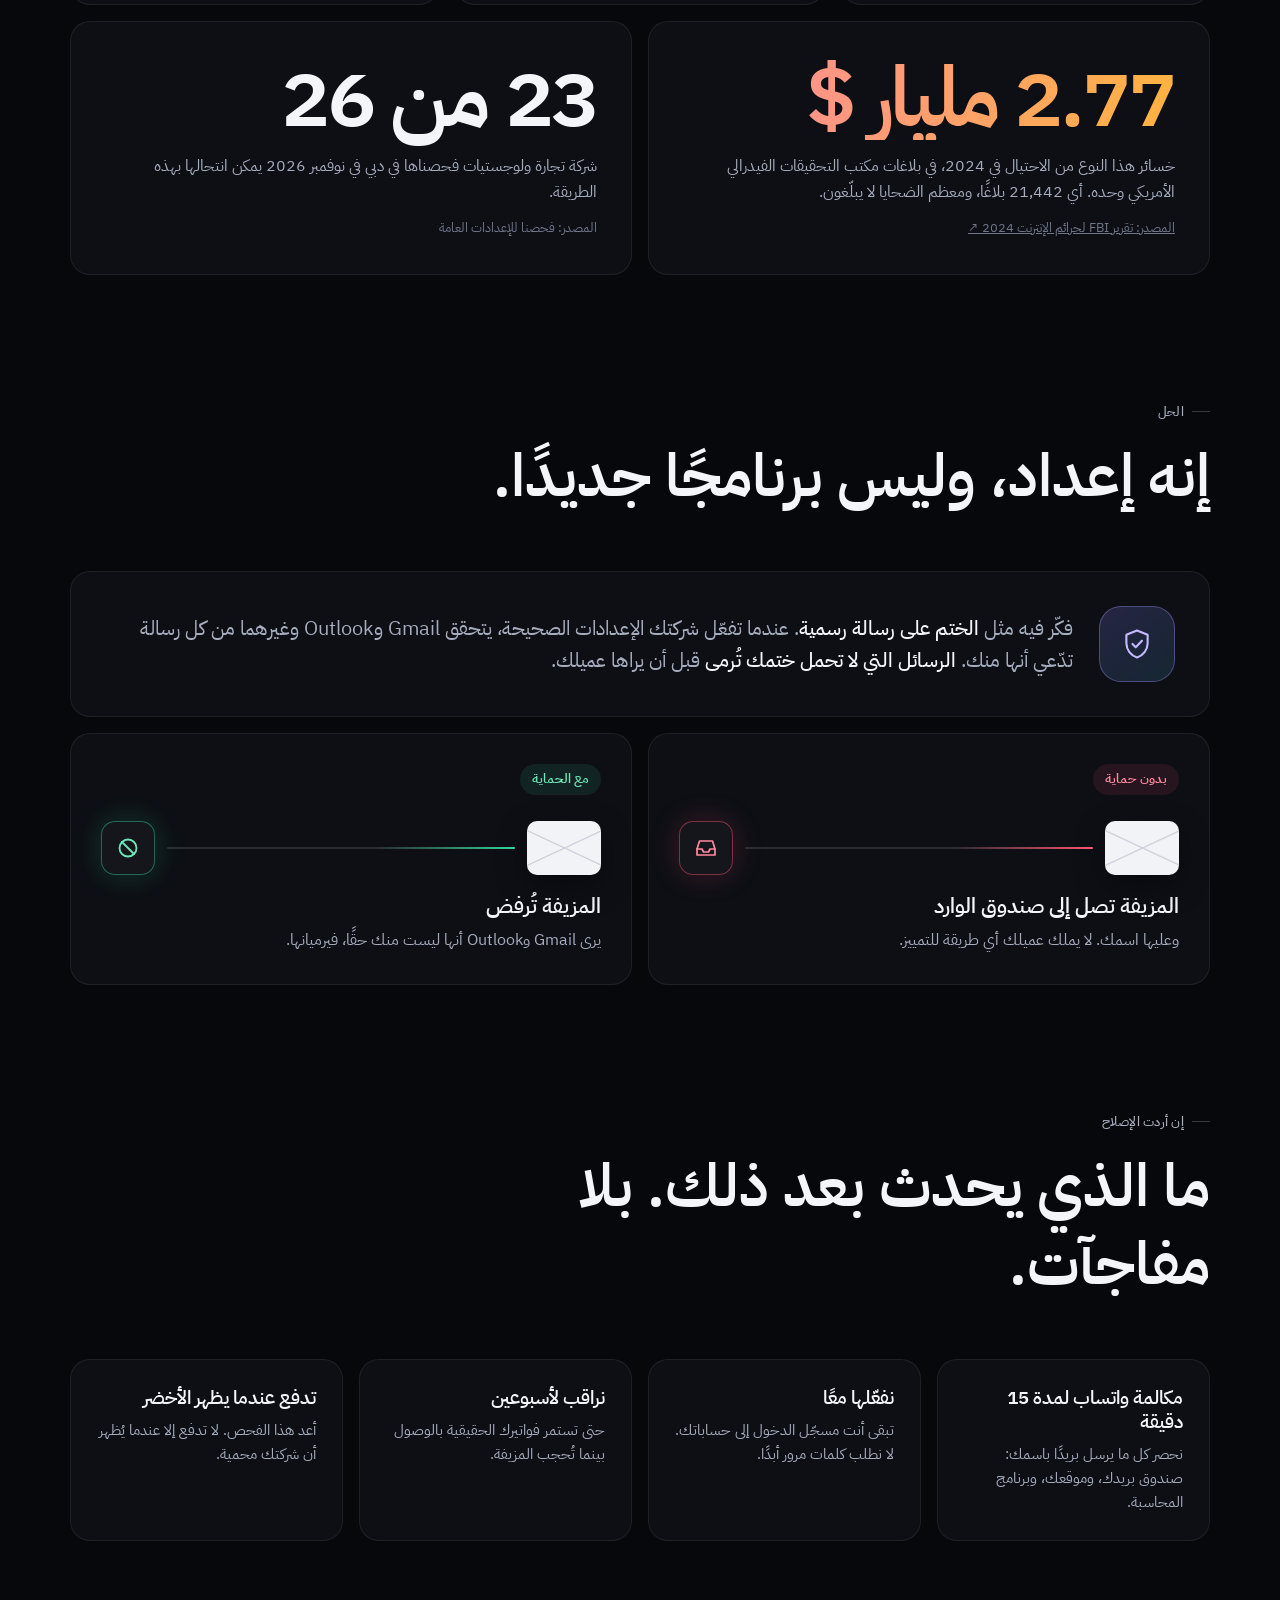
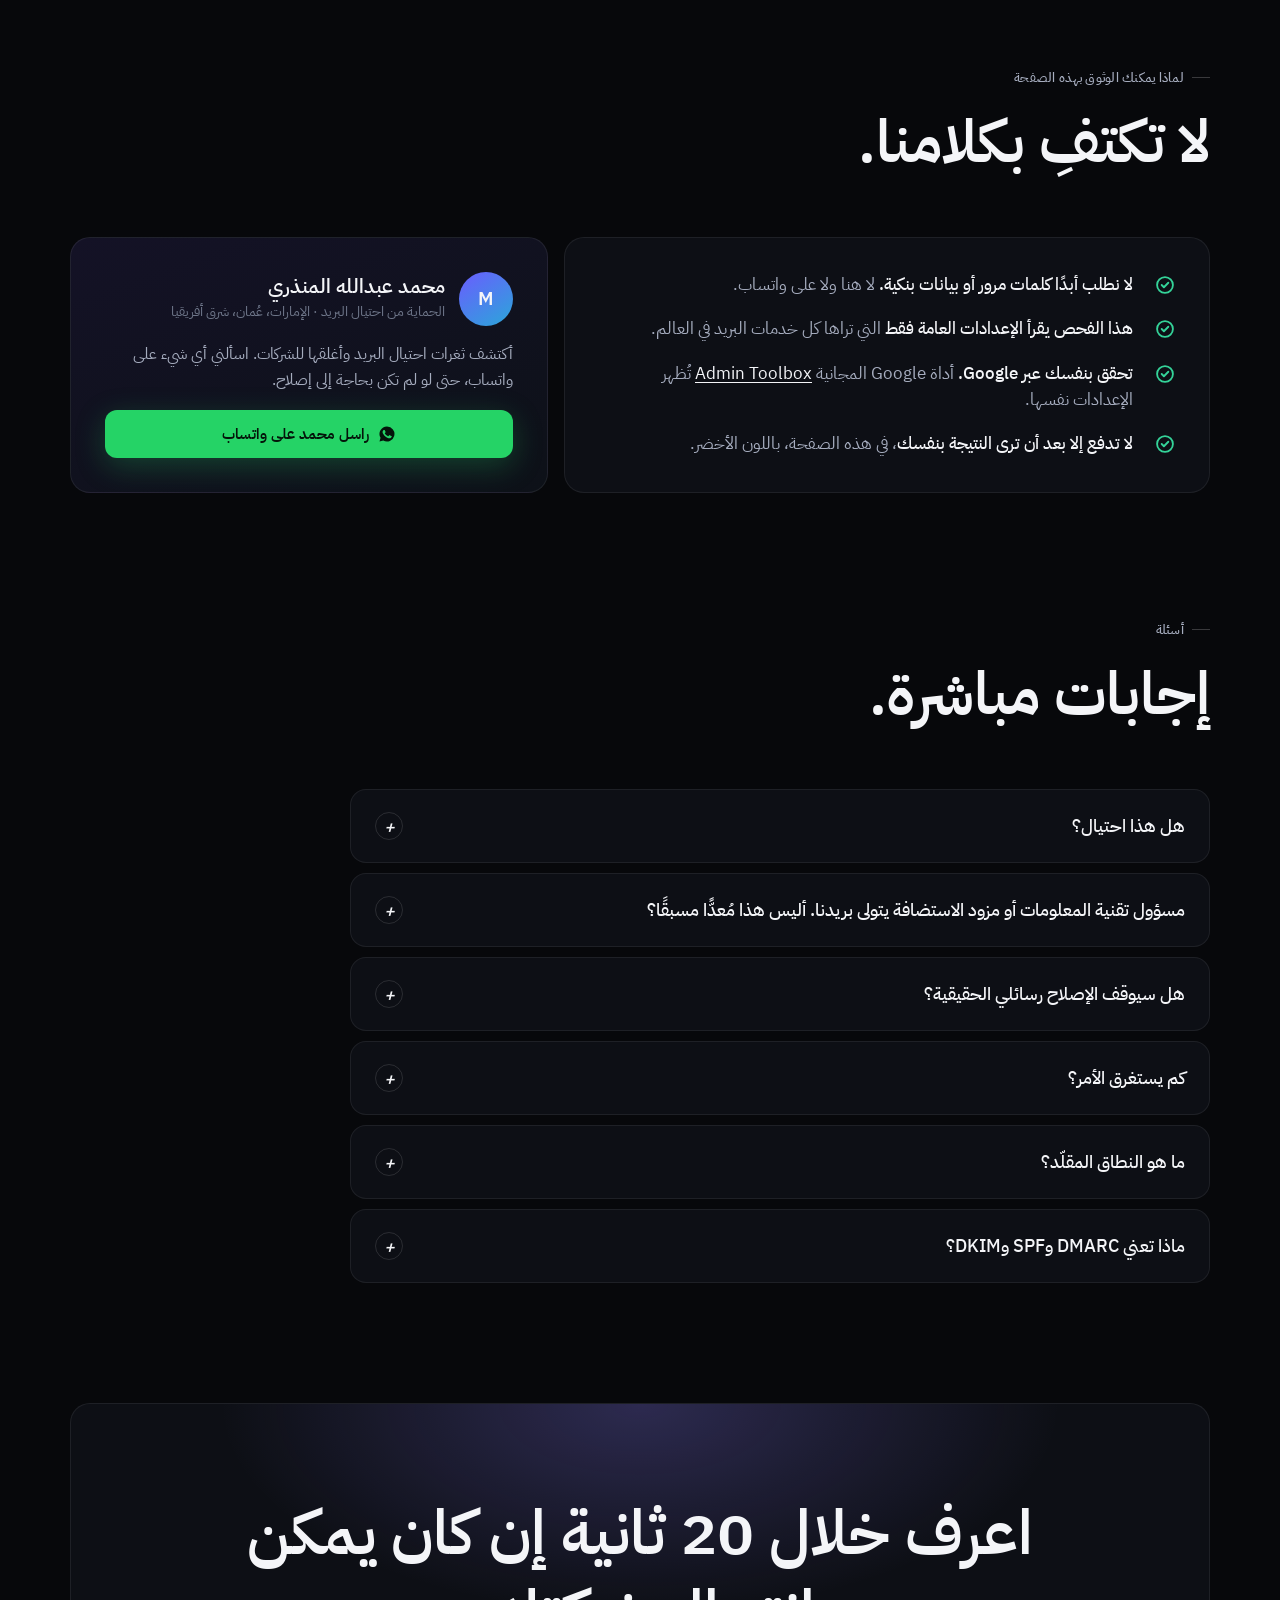
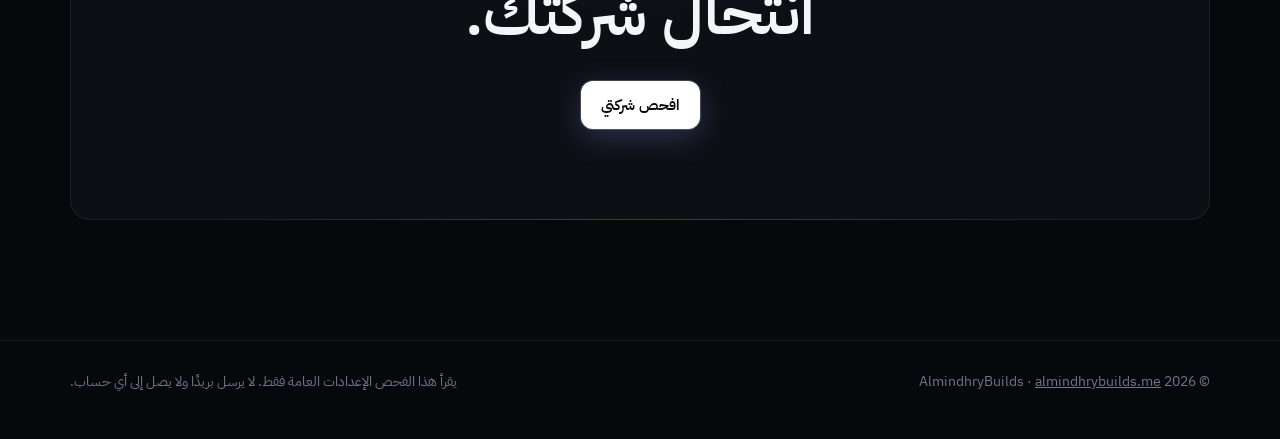
==== commit c0d62e1c: "Rewrite the Email Fraud Check for business owners, not email experts Owners didn't know what DMARC i" ====
--- a/ar/index.html
+++ b/ar/index.html
@@ -3,119 +3,127 @@
 <head>
 <meta charset="utf-8">
 <meta name="viewport" content="width=device-width, initial-scale=1">
-<title>فحص احتيال البريد الإلكتروني: هل يمكن لأحد انتحال بريد شركتك؟ | فحص DMARC مجاني</title>
-<meta name="description" content="فحص مجاني خلال 20 ثانية: هل يستطيع محتال إرسال فاتورة مزيفة باسم شركتك؟ نفحص SPF وDKIM وDMARC والنطاقات المشابهة، ثم نعرض لك الرسالة المزيفة مباشرة. للإمارات وعُمان وشرق أفريقيا.">
+<title>هل يستطيع أحد إرسال رسائل مزيفة باسم شركتك؟ فحص مجاني خلال 20 ثانية</title>
+<meta name="description" content="يرسل المحتالون فواتير مزيفة تبدو صادرة من شركتك، فيدفعها عملاؤك. افحص مجانًا خلال 20 ثانية إن كان بريد شركتك محميًا. للشركات في الإمارات وعُمان وشرق أفريقيا.">
 <link rel="canonical" href="https://almindhrybuilds.me/check/ar/">
 <link rel="alternate" hreflang="en" href="https://almindhrybuilds.me/check/">
 <link rel="alternate" hreflang="ar" href="https://almindhrybuilds.me/check/ar/">
 <link rel="alternate" hreflang="sw" href="https://almindhrybuilds.me/check/sw/">
 <link rel="alternate" hreflang="x-default" href="https://almindhrybuilds.me/check/">
-<meta name="theme-color" content="#04060d">
-<meta property="og:type" content="website">
-<meta property="og:url" content="https://almindhrybuilds.me/check/ar/">
-<meta property="og:title" content="فحص احتيال البريد الإلكتروني: هل يمكن لأحد انتحال بريد شركتك؟ | فحص DMARC مجاني">
-<meta property="og:description" content="فحص مجاني خلال 20 ثانية: هل يستطيع محتال إرسال فاتورة مزيفة باسم شركتك؟ نفحص SPF وDKIM وDMARC والنطاقات المشابهة، ثم نعرض لك الرسالة المزيفة مباشرة. للإمارات وعُمان وشرق أفريقيا.">
-<meta property="og:image" content="https://almindhrybuilds.me/check/og.png">
-<meta property="og:locale" content="ar_AE">
-<meta name="twitter:card" content="summary_large_image">
+<meta name="theme-color" content="#07080b">
+<meta property="og:type" content="website"><meta property="og:url" content="https://almindhrybuilds.me/check/ar/"><meta property="og:title" content="هل يستطيع أحد إرسال رسائل مزيفة باسم شركتك؟ فحص مجاني خلال 20 ثانية"><meta property="og:description" content="يرسل المحتالون فواتير مزيفة تبدو صادرة من شركتك، فيدفعها عملاؤك. افحص مجانًا خلال 20 ثانية إن كان بريد شركتك محميًا. للشركات في الإمارات وعُمان وشرق أفريقيا."><meta property="og:image" content="https://almindhrybuilds.me/check/og.png"><meta property="og:locale" content="ar_AE"><meta name="twitter:card" content="summary_large_image">
 <link rel="icon" href="../favicon.svg" type="image/svg+xml">
-<link rel="preconnect" href="https://fonts.googleapis.com"><link rel="preconnect" href="https://fonts.gstatic.com" crossorigin>
-<link rel="preconnect" href="https://dns.google">
-<link href="https://fonts.googleapis.com/css2?family=Inter:wght@400;500;600;700&family=Space+Grotesk:wght@500;600;700&family=JetBrains+Mono:wght@400;600;800&family=IBM+Plex+Sans+Arabic:wght@400;500;600;700&display=swap" rel="stylesheet">
+<link rel="preconnect" href="https://fonts.googleapis.com"><link rel="preconnect" href="https://fonts.gstatic.com" crossorigin><link rel="preconnect" href="https://dns.google">
+<link href="https://fonts.googleapis.com/css2?family=Geist:wght@400;500;600&family=Geist+Mono:wght@400;500&family=Instrument+Serif:ital@1&family=IBM+Plex+Sans+Arabic:wght@400;500;600;700&display=swap" rel="stylesheet">
 <link rel="stylesheet" href="../style.css">
-<script type="application/ld+json">{"@context": "https://schema.org", "@type": "WebApplication", "name": "Almindhry Email Fraud Check", "url": "https://almindhrybuilds.me/check/ar/", "applicationCategory": "SecurityApplication", "operatingSystem": "Any", "inLanguage": "ar", "description": "فحص مجاني خلال 20 ثانية: هل يستطيع محتال إرسال فاتورة مزيفة باسم شركتك؟ نفحص SPF وDKIM وDMARC والنطاقات المشابهة، ثم نعرض لك الرسالة المزيفة مباشرة. للإمارات وعُمان وشرق أفريقيا.", "offers": {"@type": "Offer", "price": "0", "priceCurrency": "USD"}, "author": {"@type": "Person", "name": "Muhammad Abdulla Almindhry"}}</script>
-<script type="application/ld+json">{"@context": "https://schema.org", "@type": "FAQPage", "inLanguage": "ar", "mainEntity": [{"@type": "Question", "name": "ما هو DMARC؟", "acceptedAnswer": {"@type": "Answer", "text": "سجل نصي في إعدادات DNS لنطاقك يخبر خوادم البريد (Gmail وOutlook وغيرها) بما يجب فعله بالرسائل التي تدّعي أنها منك لكنها تفشل في فحوصات SPF وDKIM: لا شيء (none)، أو نقلها إلى العشوائي (quarantine)، أو رفضها (reject)."}}, {"@type": "Question", "name": "هل سياسة p=none تحميني؟", "acceptedAnswer": {"@type": "Answer", "text": "لا. p=none وضع مراقبة فقط: تصلك تقارير، لكن الرسائل المزيفة تُسلَّم كالمعتاد. الحماية تبدأ مع quarantine وتكتمل مع reject."}}, {"@type": "Question", "name": "ما هو النطاق المشابه؟", "acceptedAnswer": {"@type": "Answer", "text": "نطاق يختلف عن نطاقك بحرف واحد أو بامتداد مختلف، مثل استبدال الحرف o بالرقم 0. يستخدمه المحتالون لإرسال رسائل تبدو حقيقية حتى لو كان نطاقك محميًا. تسجيله لا يعني بالضرورة أنه ضار، لكنه يستحق المتابعة."}}, {"@type": "Question", "name": "هل الفحص آمن؟ ماذا تحفظون؟", "acceptedAnswer": {"@type": "Answer", "text": "يقرأ الفحص سجلات DNS العامة فقط عبر Google Public DNS، من داخل متصفحك. لا يرسل بريدًا، ولا يدخل إلى أي حساب، ولا نحفظ النطاق الذي تكتبه."}}, {"@type": "Question", "name": "هل سيوقف الإصلاح رسائلي الحقيقية؟", "acceptedAnswer": {"@type": "Answer", "text": "ليس إذا تم على مراحل. نبدأ بالمراقبة ونحصر كل من يرسل باسمك، ثم ننتقل إلى العزل ثم الرفض. القفز مباشرة إلى reject هو ما يسبب المشاكل."}}, {"@type": "Question", "name": "كم من الوقت يستغرق؟", "acceptedAnswer": {"@type": "Answer", "text": "الإعداد نفسه جلسة واحدة معك. ثم أسبوع إلى أسبوعين من المراقبة، وأسبوع في وضع العزل، قبل الرفض الكامل."}}]}</script>
+<script type="application/ld+json">{"@context": "https://schema.org", "@type": "WebApplication", "name": "Almindhry Email Fraud Check", "url": "https://almindhrybuilds.me/check/ar/", "applicationCategory": "SecurityApplication", "operatingSystem": "Any", "inLanguage": "ar", "description": "يرسل المحتالون فواتير مزيفة تبدو صادرة من شركتك، فيدفعها عملاؤك. افحص مجانًا خلال 20 ثانية إن كان بريد شركتك محميًا. للشركات في الإمارات وعُمان وشرق أفريقيا.", "offers": {"@type": "Offer", "price": "0", "priceCurrency": "USD"}, "author": {"@type": "Person", "name": "Muhammad Abdulla Almindhry", "url": "https://almindhrybuilds.me/"}}</script>
+<script type="application/ld+json">{"@context": "https://schema.org", "@type": "FAQPage", "inLanguage": "ar", "mainEntity": [{"@type": "Question", "name": "هل هذا احتيال؟", "acceptedAnswer": {"@type": "Answer", "text": "سؤال منطقي وعادة جيدة. هذه الصفحة لا تطلب شيئًا سوى اسم الموقع، وتقرأ فقط الإعدادات العامة التي تراها كل خدمات البريد. يمكنك تأكيد النتيجة بأداة Google المجانية على toolbox.googleapps.com/apps/checkmx. وإن طلبت منا الإصلاح، لا تدفع إلا بعد أن تتحول النتيجة إلى الأخضر."}}, {"@type": "Question", "name": "مسؤول تقنية المعلومات أو مزود الاستضافة يتولى بريدنا. أليس هذا مُعدًّا مسبقًا؟", "acceptedAnswer": {"@type": "Answer", "text": "غالبًا لا. إعداد البريد وحمايته من الانتحال مهمتان مختلفتان. من بين 26 شركة تجارة ولوجستيات فحصناها في دبي في نوفمبر 2026، كان يمكن انتحال 23 منها. الفحص يستغرق 20 ثانية، فالأفضل أن تعرف بيقين."}}, {"@type": "Question", "name": "هل سيوقف الإصلاح رسائلي الحقيقية؟", "acceptedAnswer": {"@type": "Answer", "text": "ليس إذا تم على مراحل. نراقب أولًا من يرسل بريدًا باسمك، ونتأكد أن كل نظام حقيقي مُدرج في القائمة المعتمدة، وبعدها فقط نفعّل الحجب."}}, {"@type": "Question", "name": "كم يستغرق الأمر؟", "acceptedAnswer": {"@type": "Answer", "text": "الإعداد جلسة واحدة معك. ثم نحو أسبوعين من المراقبة، وأسبوع في مرحلة «البريد العشوائي»، قبل الرفض الكامل للرسائل المزيفة."}}, {"@type": "Question", "name": "ما هو النطاق المقلّد؟", "acceptedAnswer": {"@type": "Answer", "text": "عنوان موقع يختلف عن عنوانك بحرف واحد، مثل استبدال الحرف o بالرقم صفر. يسجّله المحتالون لإرسال رسائل مقنعة. تسجيله لا يعني أنه خطير، لكنه يستحق المتابعة."}}, {"@type": "Question", "name": "ماذا تعني DMARC وSPF وDKIM؟", "acceptedAnswer": {"@type": "Answer", "text": "هذه هي الأسماء التقنية. SPF هي قائمة المرسلين المعتمدين، وDKIM هو التوقيع الرقمي على رسائلك، وDMARC هو التعليمات التي تطلب من Gmail وOutlook حجب الرسائل المزيفة. فقط DMARC المضبوط على quarantine أو reject يوقفها فعلًا."}}]}</script>
 </head>
 <body>
-<canvas id="bg" aria-hidden="true"></canvas><div class="vignette" aria-hidden="true"></div>
+<div class="grain" aria-hidden="true"></div>
 <nav><div class="wrap">
-  <a class="logo" href="../ar/"><svg width="30" height="30" viewBox="0 0 32 32" aria-hidden="true"><defs><linearGradient id="lg" x1="0" y1="0" x2="1" y2="1"><stop offset="0" stop-color="#5ee7ff"/><stop offset="1" stop-color="#a78bff"/></linearGradient></defs><path d="M16 2 4 7v8c0 7.2 5.1 13.3 12 15 6.9-1.7 12-7.8 12-15V7z" fill="none" stroke="url(#lg)" stroke-width="2.2"/><path d="M10 12h12v9H10z" fill="none" stroke="url(#lg)" stroke-width="1.8"/><path d="m10 12 6 5 6-5" fill="none" stroke="url(#lg)" stroke-width="1.8"/></svg>Almindhry<span style="color:var(--ink3);font-weight:500">&nbsp;Email Check</span></a>
-  <div class="navlinks"><a class="nl" href="#why">لماذا يهم</a><a class="nl" href="#how">كيف يعمل</a><a class="nl" href="#faq">الأسئلة الشائعة</a>
-    <div class="lang"><a href="../" >EN</a><a href="../ar/" aria-current="page">عربي</a><a href="../sw/" >SW</a></div></div>
+  <a class="logo" href="../"><span class="mk"><svg width="16" height="16" viewBox="0 0 24 24" fill="none" stroke="#c4b9ff" stroke-width="2" stroke-linecap="round" stroke-linejoin="round"><path d="M12 2.5 4.5 5.5v6c0 4.6 3.2 8.6 7.5 10 4.3-1.4 7.5-5.4 7.5-10v-6z"/><path d="m8.8 12 2.3 2.3 4.4-4.6"/></svg></span>Almindhry <small>Email Check</small></a>
+  <div class="nav-r"><a class="l" href="#how">كيف يعمل الاحتيال</a><a class="l" href="#fix">الحل</a><a class="l" href="#faq">أسئلة</a>
+    <div class="lang"><a href="../" >EN</a><a href="../ar/" aria-current="page">عربي</a><a href="../sw/" >SW</a></div>
+    <a class="btn w sm" href="#" data-focus>افحص شركتي</a></div>
 </div></nav>
-<main>
-<header class="hero"><div class="scanline"></div>
+
+<header class="hero">
+  <div class="aurora" aria-hidden="true"><i></i><i></i><i></i></div>
   <div class="wrap">
-    <span class="eyebrow"><i></i>مجاني · 20 ثانية · لا نحفظ أي بيانات</span>
-    <h1>هل يستطيع أحدٌ أن يرسل بريدًا <span class="g">منتحلًا اسم شركتك؟</span></h1>
-    <p class="lead">اكتب موقع شركتك أو بريدها الإلكتروني. خلال 20 ثانية سترى إن كان Gmail وOutlook سيحجبان فاتورة مزيفة «منك»، وما النطاقات المشابهة لنطاقك، والرسالة نفسها التي يستطيع محتال إرسالها اليوم.</p>
-    <div class="console-in"><form id="f" autocomplete="off" novalidate>
-      <span class="prompt">&gt;_</span>
-      <input id="d" placeholder="yourcompany.com أو name@yourcompany.com" aria-label="yourcompany.com أو name@yourcompany.com" inputmode="url" spellcheck="false" autocapitalize="off">
-      <button class="btn" id="go" type="submit"><span>ابدأ الفحص</span><svg width="16" height="16" viewBox="0 0 24 24" fill="none" stroke="currentColor" stroke-width="2.4" aria-hidden="true" style="transform:scaleX(-1)"><path d="M5 12h14M13 6l6 6-6 6"/></svg></button>
-    </form></div>
-    <div class="trust"><span>نقرأ بيانات DNS العامة عبر Google، وهي نفس ما تراه كل خوادم البريد</span><span>يعمل داخل متصفحك</span><span>بدون تسجيل، ولا نحفظ شيئًا</span></div>
+    <div>
+      <span class="badge"><b>مجاني</b>20 ثانية · بدون تسجيل · لا نحفظ شيئًا</span>
+      <h1><span class="w" style="animation-delay:0.00s">هل</span> <span class="w" style="animation-delay:0.08s">يستطيع</span> <span class="w" style="animation-delay:0.16s">غريبٌ</span> <span class="w" style="animation-delay:0.24s">أن</span> <span class="w" style="animation-delay:0.32s">يرسل</span> <span class="w" style="animation-delay:0.40s">بريدًا</span> <span class="w em" style="animation-delay:0.48s">باسمك؟</span></h1>
+      <p class="sub">يرسل المحتالون <b>فواتير مزيفة تبدو تمامًا كأنها صادرة من شركتك</b>، فيدفعها عملاؤك. اكتب موقع شركتك لتعرف إن كنت محميًا.</p>
+      <div class="field"><form id="f" autocomplete="off" novalidate>
+        <svg class="gl" width="20" height="20" viewBox="0 0 24 24" fill="none" stroke="currentColor" stroke-width="1.8" aria-hidden="true"><circle cx="12" cy="12" r="9"/><path d="M3 12h18M12 3c2.5 2.7 3.8 5.7 3.8 9s-1.3 6.3-3.8 9c-2.5-2.7-3.8-5.7-3.8-9S9.5 5.7 12 3z"/></svg>
+        <input id="d" placeholder="yourcompany.com" aria-label="yourcompany.com" inputmode="url" spellcheck="false" autocapitalize="off" autocomplete="off">
+        <button class="btn w" id="go" type="submit"><span>افحص شركتي</span><svg width="16" height="16" viewBox="0 0 24 24" fill="none" stroke="currentColor" stroke-width="2.4" stroke-linecap="round" aria-hidden="true" style="transform:scaleX(-1)"><path d="M5 12h14M13 6l6 6-6 6"/></svg></button>
+      </form></div>
+      <p class="micro"><svg width="20" height="20" viewBox="0 0 24 24" fill="none" stroke="currentColor" stroke-width="2.2" stroke-linecap="round" stroke-linejoin="round"><circle cx="12" cy="12" r="9.5"/><path d="m8 12 2.7 2.7L16 9.3"/></svg><span>نقرأ المعلومات العامة فقط، مثل البحث عن رقم في دليل الهاتف. لا نطلب كلمات مرور أبدًا، ولا نحفظ أي شيء.</span></p>
+    </div>
+    <div>
+      <div class="mock-wrap">
+        <div class="callout"><i></i>مزيفة. أرسلها غريب.</div>
+        <div class="mock">
+          <div class="bar"><i></i><i></i><i></i><span>صندوق الوارد · عميلك</span></div>
+          <div class="mrow hot"><span class="av">A</span><div style="min-width:0"><div class="nm">Accounts <span class="t" style="font-weight:400">· <span class="mockdom" dir="ltr">yourcompany.com</span></span></div><div class="sj">تحديث البيانات البنكية للفاتورة #2291</div></div><span class="t">9:41</span></div>
+          <div class="mrow dim"><span class="av">B</span><div style="min-width:0"><div class="nm">Bank Muscat</div><div class="sj">كشف حسابك جاهز</div></div><span class="t">8:15</span></div>
+          <div class="mrow dim"><span class="av">S</span><div style="min-width:0"><div class="nm">مكتب الشحن</div><div class="sj">تحديث موعد وصول الحاوية</div></div><span class="t">Mon</span></div>
+          <div class="mopen">
+            <div class="from"><b>Accounts</b> &lt;accounts@<span class="dom mockdom">yourcompany.com</span>&gt;</div>
+            <h4>تحديث البيانات البنكية للفاتورة #2291</h4>
+            <p>عزيزي العميل، تغيّر بنكنا. يرجى إرسال دفعة هذا الشهر إلى الحساب الجديد أدناه. شكرًا لك.</p>
+            <div class="acct"><span>البنك</span><b>First Coastal Bank</b><span>الحساب</span><b>•••• •••• 4417</b></div>
+          </div>
+        </div>
+      </div>
+      <p class="cap">هذا ما سيراه عميلك. اكتب موقعك في الأعلى وشاهد.</p>
+      <span id="mockDefault" hidden>yourcompany.com</span>
+    </div>
   </div>
 </header>
 
-<div class="wrap">
-  <div id="ops"><div class="ops">
-    <div class="hud"><div class="hud-title"><span><span class="dot"></span>فحص مباشر</span><span>dns.google</span></div>
-      <div class="term" id="term"><div class="cursor-line"><span class="cursor"></span></div></div>
-      <div class="progress"><i id="bar"></i></div></div>
-    <div class="hud"><div class="hud-title"><span>رادار النطاقات المشابهة</span><span>◎</span></div>
-      <div class="radar-wrap"><canvas id="radar"></canvas>
-        <div class="radar-stats"><div><b id="llc">0</b>تم فحصها</div><div><b id="llh" style="color:var(--red)">0</b>مسجّلة</div></div></div></div>
-  </div></div>
-
-  <div id="sim" class="hud sim">
-    <h3>الفاتورة المزيفة</h3>
+<div class="wrap" id="results">
+  <div class="spot run" id="run"><h3>نفحص <code id="runDom"></code></h3>
+    <ul class="chk" id="chk"><li><span class="ic"></span><span>نبحث عن مزود البريد لشركتك</span><span class="sm"></span></li><li><span class="ic"></span><span>نفحص حجب الرسائل المزيفة</span><span class="sm"></span></li><li><span class="ic"></span><span>نفحص قائمة المرسلين المعتمدين</span><span class="sm"></span></li><li><span class="ic"></span><span>نبحث عن توقيع البريد</span><span class="sm"></span></li><li><span class="ic"></span><span>نبحث عن النطاقات المقلّدة</span><span class="sm"></span></li></ul>
+    <div class="pbar"><i id="pbar"></i></div><p class="muted" id="runNote" style="margin:10px 0 0"></p></div>
+  <div class="spot status" id="status">
+    <div><span class="shield" id="stShield"></span><h2 id="stH"></h2><p class="lead" id="stLead"></p><ul id="stList"></ul></div>
+    <div id="ringWrap"><div class="ring"><svg width="180" height="180" viewBox="0 0 180 180"><circle cx="90" cy="90" r="74" fill="none" stroke="rgba(255,255,255,.07)" stroke-width="12"/><circle id="ring" cx="90" cy="90" r="74" fill="none" stroke-width="12" stroke-linecap="round"/></svg><div class="v"><div><b id="scoreNum">0</b><small>/ 100</small></div></div></div><p class="ring-note">درجة الحماية: تقييمنا لإعداداتك العامة.</p></div>
+  </div>
+  <div class="spot sim" id="sim"><h3>البريد المزيف الذي يستطيع غريب إرساله باسمك اليوم</h3>
     <div class="stage">
-      <div class="node src"><div class="ic"><svg width="28" height="28" viewBox="0 0 24 24" fill="none" stroke="#ff4d6a" stroke-width="1.8"><circle cx="12" cy="8" r="4"/><path d="M4 21c1.5-4 4.5-6 8-6s6.5 2 8 6"/><path d="M8 8h8" stroke-width="2.6"/></svg></div><span id="simSrc"></span></div>
-      <div class="track" id="track">
-        <div class="mail" id="mail"><div class="h">From: <b id="simFrom"></b><br>To: <b>customer</b></div><div class="s" id="simSubj"></div><div class="b" id="simBody"></div></div>
-        <div class="stamp" id="stamp"></div>
-      </div>
-      <div class="node"><div class="ic"><svg width="28" height="28" viewBox="0 0 24 24" fill="none" stroke="#38e1ff" stroke-width="1.8"><path d="M3 13h5l1.5 3h5L16 13h5"/><path d="M5 5h14l2 8v6H3v-6z"/></svg></div><span id="simDst"></span></div>
-    </div>
-    <p class="sim-note" id="simNote"></p>
-  </div>
-
-  <div id="report">
-    <div class="hud rep-top">
-      <div class="gauge" id="gaugeWrap"><svg width="170" height="170" viewBox="0 0 170 170"><circle cx="85" cy="85" r="70" fill="none" stroke="rgba(255,255,255,.07)" stroke-width="12"/><circle id="ring" cx="85" cy="85" r="70" fill="none" stroke-width="12" stroke-linecap="round"/></svg><div class="num"><div><b id="scoreNum">0</b><small>/ 100</small></div></div></div>
-      <div class="verdict" id="verdict"></div>
-    </div>
-    <div class="cards" id="cards"></div>
-    <div class="cta hud" id="cta"></div>
-  </div>
+      <div class="node src"><span class="b"><svg width="24" height="24" viewBox="0 0 24 24" fill="none" stroke="#ff8aa0" stroke-width="1.7" stroke-linecap="round"><path d="M3 9c0-2 1.5-3 3-3h12c1.5 0 3 1 3 3v1c0 4-3 7-6 7-1.7 0-2.4-1.5-3-1.5S10.7 17 9 17c-3 0-6-3-6-7z"/><circle cx="8.5" cy="10.5" r="1.4"/><circle cx="15.5" cy="10.5" r="1.4"/></svg></span>غريب</div>
+      <div class="track" id="track"><div class="mail" id="mail"><div class="h">From: <b id="simFrom"></b><br>To: customer</div><div class="s">الفاتورة 2291: تغيّرت بياناتنا البنكية</div><div class="bd">عزيزي العميل، يرجى استخدام حسابنا الجديد لهذه الدفعة. الحساب القديم مُغلق.</div><div class="stamp" id="stamp"></div></div></div>
+      <div class="node"><span class="b"><svg width="24" height="24" viewBox="0 0 24 24" fill="none" stroke="#8fdcff" stroke-width="1.7" stroke-linecap="round" stroke-linejoin="round"><path d="M3 13h5l1.5 3h5l1.5-3h5"/><path d="M5.5 5h13l2.5 8v6H3v-6z"/></svg></span>عميلك</div>
+    </div><p class="note" id="simNote"></p></div>
+  <div class="spot rows" id="rows"></div>
+  <div class="spot cta" id="cta"></div>
 </div>
 
-<section id="why"><div class="wrap">
-  <div class="hud stat reveal"><b>2.77 مليار $</b><div><p>خسائر مُبلّغ عنها بسبب اختراق البريد الإلكتروني للشركات في 2024: فواتير مزيفة، وبيانات بنكية مُغيّرة، وانتحال للمدراء. ذلك من 21,442 بلاغًا لمكتب التحقيقات الفيدرالي الأمريكي وحده، ومعظم الضحايا لا يبلّغون.</p><a href="https://www.ic3.gov/AnnualReport/Reports/2024_IC3Report.pdf" target="_blank" rel="noopener">المصدر: تقرير FBI IC3 لجرائم الإنترنت 2024</a></div></div>
-  <div class="sec-h reveal" style="margin-top:80px"><span class="kicker">لماذا يهم</span><h2>الفاتورة المزيفة تبدو تمامًا مثل فاتورتك</h2><p>صُمّم البريد الإلكتروني دون إثبات لهوية المرسل. ما لم ينشر نطاقك سياسة DMARC، يستطيع أي شخص وضع accounts@yourcompany.com في خانة «من»، ولن يجد خادم بريد عميلك أي تعليمات لإيقافها.</p></div>
-  <div class="demo reveal">
-    <div class="m hud"><span class="pill bad">بدون DMARC</span><div class="mail-static"><div class="h">From: Accounts &lt;accounts@yourcompany.com&gt;</div><b>الفاتورة INV-2291: تم تحديث بياناتنا البنكية</b><div style="color:#4a5270;margin-top:4px">عزيزي العميل، يرجى ملاحظة حسابنا الجديد لهذه الدفعة…</div></div><p style="color:var(--red);margin:12px 0 0;font-weight:600">→ تصل إلى صندوق وارد عميلك</p></div>
-    <div class="m hud"><span class="pill good">بعد إحكام الحماية</span><div class="mail-static" style="opacity:.55"><div class="h">From: Accounts &lt;accounts@yourcompany.com&gt;</div><b>يرفضها Gmail وOutlook</b><div style="color:#4a5270;margin-top:4px">نطاقك يخبر الخوادم: إن لم تجتز فحوصاتنا فارفضها. الرسالة المزيفة لا تصل إلى عميلك أبدًا.</div></div><p style="color:var(--green);margin:12px 0 0;font-weight:600">✓ محجوبة</p></div>
+<section id="how"><div class="wrap">
+  <div class="sh rv"><span class="kicker">كيف يعمل الاحتيال</span><h2>خمس دقائق للمحتال. وعميل تخسره أنت.</h2><p>لا يحتاج الأمر إلى اختراق. صُمّم البريد الإلكتروني دون أي تحقق ممن يرسل فعلًا.</p></div>
+  <div class="steps3">
+    <div class="spot st r rv"><span class="n">01</span><div class="ico"><svg width="24" height="24" viewBox="0 0 24 24" fill="none" stroke="#ff8aa0" stroke-width="1.7" stroke-linecap="round"><path d="M3 9c0-2 1.5-3 3-3h12c1.5 0 3 1 3 3v1c0 4-3 7-6 7-1.7 0-2.4-1.5-3-1.5S10.7 17 9 17c-3 0-6-3-6-7z"/><circle cx="8.5" cy="10.5" r="1.4"/><circle cx="15.5" cy="10.5" r="1.4"/></svg></div><h3>ينتحلون اسمك</h3><p>يسمح البريد لأي شخص بكتابة أي اسم وعنوان في خانة «من». فيكتبون باسم accounts@yourcompany.com.</p></div>
+    <div class="spot st r rv d1"><span class="n">02</span><div class="ico"><svg width="24" height="24" viewBox="0 0 24 24" fill="none" stroke="#ff8aa0" stroke-width="1.7" stroke-linecap="round" stroke-linejoin="round"><rect x="3" y="5" width="18" height="14" rx="2.5"/><path d="m4 7 8 6 8-6"/></svg></div><h3>عميلك يثق بها</h3><p>يظهر عليها اسم شركتك وعنوانك الحقيقي. وعبارة «تغيّرت بياناتنا البنكية» تبدو إجراءً روتينيًا.</p></div>
+    <div class="spot st r rv d2"><span class="n">03</span><div class="ico"><svg width="24" height="24" viewBox="0 0 24 24" fill="none" stroke="#ff8aa0" stroke-width="1.7" stroke-linecap="round" stroke-linejoin="round"><rect x="2.5" y="6" width="19" height="12" rx="2"/><circle cx="12" cy="12" r="2.6"/><path d="M6 9.5v5M18 9.5v5"/></svg></div><h3>ضاع المال</h3><p>تذهب الدفعة إلى حساب المحتال. نادرًا ما تستردها البنوك، ويتذكر عميلك أنها جاءت «منك».</p></div>
   </div>
-  <div class="three reveal"><div class="x hud"><b>SPF</b><p>قائمة الخوادم المسموح لها بالإرسال باسم نطاقك. سجل واحد يضم كل المرسلين الحقيقيين.</p></div><div class="x hud"><b>DKIM</b><p>توقيع رقمي يضيفه مزود بريدك إلى كل رسالة، يثبت أنها لم تُزوَّر أو تُعدَّل.</p></div><div class="x hud"><b>DMARC</b><p>تعليماتك للعالم: ماذا يُفعل بالبريد الذي يفشل في SPF وDKIM. فقط quarantine أو reject يوقفان الرسائل المزيفة فعلًا.</p></div></div>
+  <div class="stats">
+    <div class="spot stat rv"><div class="big rd">2.77 مليار $</div><p>خسائر هذا النوع من الاحتيال في 2024، في بلاغات مكتب التحقيقات الفيدرالي الأمريكي وحده. أي 21,442 بلاغًا، ومعظم الضحايا لا يبلّغون.</p><a href="https://www.ic3.gov/AnnualReport/Reports/2024_IC3Report.pdf" target="_blank" rel="noopener">المصدر: تقرير FBI لجرائم الإنترنت 2024 ↗</a></div>
+    <div class="spot stat rv d1"><div class="big">23 من 26</div><p>شركة تجارة ولوجستيات فحصناها في دبي في نوفمبر 2026 يمكن انتحالها بهذه الطريقة.</p><a>المصدر: فحصنا للإعدادات العامة</a></div>
+  </div>
 </div></section>
 
-<section id="how" style="padding-top:0"><div class="wrap">
-  <div class="sec-h reveal"><span class="kicker">كيف يتم الإصلاح</span><h2>نُحكم الحماية على مراحل، حتى لا ترتد فواتيرك أنت</h2><p>الانتقال مباشرة إلى reject قد يحجب رسائلك الحقيقية من برنامج المحاسبة أو الفوترة. لذلك نتقدم خطوة بخطوة.</p></div>
-  <div class="steps reveal">
-    <div class="step hud"><div class="bar"></div><h3>حصر كل المرسلين</h3><p>صندوق بريدك، ونماذج موقعك، وبرامج المحاسبة والفواتير. بدون كلمات مرور: تشارك شاشتك أو تضيفنا مستخدمًا في إدارة DNS.</p></div>
-    <div class="step hud"><div class="bar"></div><h3>المراقبة</h3><p>ضبط SPF وDKIM بشكل صحيح، وDMARC في وضع المراقبة. التقارير تكشف من يرسل باسمك، الحقيقي والمزيف.</p></div>
-    <div class="step hud"><div class="bar"></div><h3>العزل</h3><p>تذهب الرسائل المزيفة إلى العشوائي. لا تدفع إلا الآن، بعد أن يُظهر الفحص العام في هذه الصفحة أن الحماية فعّالة.</p></div>
-    <div class="step hud"><div class="bar"></div><h3>الرفض + المتابعة</h3><p>تُرفض الرسائل المزيفة. ومتابعة شهرية اختيارية: تنبيه عبر واتساب يوم ظهور نطاق مشابه لنطاقك.</p></div>
+<section id="fix" style="padding-top:0"><div class="wrap">
+  <div class="sh rv"><span class="kicker">الحل</span><h2>إنه إعداد، وليس برنامجًا جديدًا.</h2></div>
+  <div class="spot seal rv"><div class="ic"><svg width="34" height="34" viewBox="0 0 24 24" fill="none" stroke="#c4b9ff" stroke-width="1.5" stroke-linecap="round" stroke-linejoin="round"><path d="M12 2.5 4.5 5.5v6c0 4.6 3.2 8.6 7.5 10 4.3-1.4 7.5-5.4 7.5-10v-6z"/><path d="m8.8 12 2.3 2.3 4.4-4.6"/></svg></div><p>فكّر فيه مثل <b>الختم على رسالة رسمية</b>. عندما تفعّل شركتك الإعدادات الصحيحة، يتحقق Gmail وOutlook وغيرهما من كل رسالة تدّعي أنها منك. <b>الرسائل التي لا تحمل ختمك تُرمى</b> قبل أن يراها عميلك.</p></div>
+  <div class="vs">
+    <div class="spot c bad rv"><span class="lbl">بدون حماية</span><div class="flow"><span class="env"></span><span class="line"></span><span class="dst"><svg width="24" height="24" viewBox="0 0 24 24" fill="none" stroke="#ff8aa0" stroke-width="1.7" stroke-linecap="round" stroke-linejoin="round"><path d="M3 13h5l1.5 3h5l1.5-3h5"/><path d="M5.5 5h13l2.5 8v6H3v-6z"/></svg></span></div><h3>المزيفة تصل إلى صندوق الوارد</h3><p>وعليها اسمك. لا يملك عميلك أي طريقة للتمييز.</p></div>
+    <div class="spot c good rv d1"><span class="lbl">مع الحماية</span><div class="flow"><span class="env"></span><span class="line"></span><span class="dst"><svg width="24" height="24" viewBox="0 0 24 24" fill="none" stroke="#6ee7b7" stroke-width="1.8" stroke-linecap="round"><circle cx="12" cy="12" r="8.5"/><path d="m6 6 12 12"/></svg></span></div><h3>المزيفة تُرفض</h3><p>يرى Gmail وOutlook أنها ليست منك حقًا، فيرميانها.</p></div>
+  </div>
+</div></section>
+
+<section style="padding-top:0"><div class="wrap">
+  <div class="sh rv"><span class="kicker">إن أردت الإصلاح</span><h2>ما الذي يحدث بعد ذلك. بلا مفاجآت.</h2></div>
+  <div class="tl"><div class="spot s rv"><h3>مكالمة واتساب لمدة 15 دقيقة</h3><p>نحصر كل ما يرسل بريدًا باسمك: صندوق بريدك، وموقعك، وبرنامج المحاسبة.</p></div><div class="spot s rv d1"><h3>نفعّلها معًا</h3><p>تبقى أنت مسجّل الدخول إلى حساباتك. لا نطلب كلمات مرور أبدًا.</p></div><div class="spot s rv d2"><h3>نراقب لأسبوعين</h3><p>حتى تستمر فواتيرك الحقيقية بالوصول بينما تُحجب المزيفة.</p></div><div class="spot s rv d3"><h3>تدفع عندما يظهر الأخضر</h3><p>أعد هذا الفحص. لا تدفع إلا عندما يُظهر أن شركتك محمية.</p></div></div>
+</div></section>
+
+<section style="padding-top:0"><div class="wrap">
+  <div class="sh rv"><span class="kicker">لماذا يمكنك الوثوق بهذه الصفحة</span><h2>لا تكتفِ بكلامنا.</h2></div>
+  <div class="trust">
+    <div class="spot list rv"><ul><li><svg width="20" height="20" viewBox="0 0 24 24" fill="none" stroke="currentColor" stroke-width="2.2" stroke-linecap="round" stroke-linejoin="round"><circle cx="12" cy="12" r="9.5"/><path d="m8 12 2.7 2.7L16 9.3"/></svg><span><b>لا نطلب أبدًا كلمات مرور أو بيانات بنكية.</b> لا هنا ولا على واتساب.</span></li><li><svg width="20" height="20" viewBox="0 0 24 24" fill="none" stroke="currentColor" stroke-width="2.2" stroke-linecap="round" stroke-linejoin="round"><circle cx="12" cy="12" r="9.5"/><path d="m8 12 2.7 2.7L16 9.3"/></svg><span><b>هذا الفحص يقرأ الإعدادات العامة فقط</b> التي تراها كل خدمات البريد في العالم.</span></li><li><svg width="20" height="20" viewBox="0 0 24 24" fill="none" stroke="currentColor" stroke-width="2.2" stroke-linecap="round" stroke-linejoin="round"><circle cx="12" cy="12" r="9.5"/><path d="m8 12 2.7 2.7L16 9.3"/></svg><span><b>تحقق بنفسك عبر Google.</b> أداة Google المجانية <a href="https://toolbox.googleapps.com/apps/checkmx/" target="_blank" rel="noopener">Admin Toolbox</a> تُظهر الإعدادات نفسها.</span></li><li><svg width="20" height="20" viewBox="0 0 24 24" fill="none" stroke="currentColor" stroke-width="2.2" stroke-linecap="round" stroke-linejoin="round"><circle cx="12" cy="12" r="9.5"/><path d="m8 12 2.7 2.7L16 9.3"/></svg><span><b>لا تدفع إلا بعد أن ترى النتيجة بنفسك</b>، في هذه الصفحة، باللون الأخضر.</span></li></ul></div>
+    <div class="spot me rv d1"><div class="who"><span class="av">M</span><div><h3>محمد عبدالله المنذري</h3><small>الحماية من احتيال البريد · الإمارات، عُمان، شرق أفريقيا</small></div></div><p>أكتشف ثغرات احتيال البريد وأغلقها للشركات. اسألني أي شيء على واتساب، حتى لو لم تكن بحاجة إلى إصلاح.</p><a class="btn wa" data-wa-main href="https://wa.me/601123109560" target="_blank" rel="noopener"><svg width="18" height="18" viewBox="0 0 24 24" fill="currentColor" aria-hidden="true"><path d="M12 2a10 10 0 0 0-8.6 15.1L2 22l5-1.3A10 10 0 1 0 12 2zm5.8 14.2c-.2.7-1.4 1.3-2 1.4-.5.1-1.1.1-1.8-.1-.4-.1-1-.3-1.7-.6-3-1.3-4.9-4.3-5-4.5-.2-.2-1.2-1.6-1.2-3s.8-2.2 1-2.5c.3-.3.6-.4.8-.4h.6c.2 0 .4 0 .6.5l.9 2.1c.1.2.1.4 0 .6l-.3.5-.4.5c-.1.1-.3.3-.1.6.2.3.8 1.3 1.7 2.1 1.2 1 2.1 1.3 2.4 1.5.3.1.5.1.7-.1l1-1.2c.2-.3.4-.2.7-.1l2 1c.3.1.5.2.5.3.1.2.1.8-.1 1.4z"/></svg><span>راسل محمد على واتساب</span></a></div>
   </div>
 </div></section>
 
 <section id="faq" style="padding-top:0"><div class="wrap">
-  <div class="sec-h reveal"><span class="kicker">الأسئلة الشائعة</span><h2>إجابات مباشرة</h2></div>
-  <div class="faq reveal"><details class="hud"><summary>ما هو DMARC؟</summary><p>سجل نصي في إعدادات DNS لنطاقك يخبر خوادم البريد (Gmail وOutlook وغيرها) بما يجب فعله بالرسائل التي تدّعي أنها منك لكنها تفشل في فحوصات SPF وDKIM: لا شيء (none)، أو نقلها إلى العشوائي (quarantine)، أو رفضها (reject).</p></details><details class="hud"><summary>هل سياسة p=none تحميني؟</summary><p>لا. p=none وضع مراقبة فقط: تصلك تقارير، لكن الرسائل المزيفة تُسلَّم كالمعتاد. الحماية تبدأ مع quarantine وتكتمل مع reject.</p></details><details class="hud"><summary>ما هو النطاق المشابه؟</summary><p>نطاق يختلف عن نطاقك بحرف واحد أو بامتداد مختلف، مثل استبدال الحرف o بالرقم 0. يستخدمه المحتالون لإرسال رسائل تبدو حقيقية حتى لو كان نطاقك محميًا. تسجيله لا يعني بالضرورة أنه ضار، لكنه يستحق المتابعة.</p></details><details class="hud"><summary>هل الفحص آمن؟ ماذا تحفظون؟</summary><p>يقرأ الفحص سجلات DNS العامة فقط عبر Google Public DNS، من داخل متصفحك. لا يرسل بريدًا، ولا يدخل إلى أي حساب، ولا نحفظ النطاق الذي تكتبه.</p></details><details class="hud"><summary>هل سيوقف الإصلاح رسائلي الحقيقية؟</summary><p>ليس إذا تم على مراحل. نبدأ بالمراقبة ونحصر كل من يرسل باسمك، ثم ننتقل إلى العزل ثم الرفض. القفز مباشرة إلى reject هو ما يسبب المشاكل.</p></details><details class="hud"><summary>كم من الوقت يستغرق؟</summary><p>الإعداد نفسه جلسة واحدة معك. ثم أسبوع إلى أسبوعين من المراقبة، وأسبوع في وضع العزل، قبل الرفض الكامل.</p></details></div>
+  <div class="sh rv"><span class="kicker">أسئلة</span><h2>إجابات مباشرة.</h2></div>
+  <div class="faq rv"><details class="spot"><summary>هل هذا احتيال؟<i>+</i></summary><p>سؤال منطقي وعادة جيدة. هذه الصفحة لا تطلب شيئًا سوى اسم الموقع، وتقرأ فقط الإعدادات العامة التي تراها كل خدمات البريد. يمكنك تأكيد النتيجة بأداة Google المجانية على toolbox.googleapps.com/apps/checkmx. وإن طلبت منا الإصلاح، لا تدفع إلا بعد أن تتحول النتيجة إلى الأخضر.</p></details><details class="spot"><summary>مسؤول تقنية المعلومات أو مزود الاستضافة يتولى بريدنا. أليس هذا مُعدًّا مسبقًا؟<i>+</i></summary><p>غالبًا لا. إعداد البريد وحمايته من الانتحال مهمتان مختلفتان. من بين 26 شركة تجارة ولوجستيات فحصناها في دبي في نوفمبر 2026، كان يمكن انتحال 23 منها. الفحص يستغرق 20 ثانية، فالأفضل أن تعرف بيقين.</p></details><details class="spot"><summary>هل سيوقف الإصلاح رسائلي الحقيقية؟<i>+</i></summary><p>ليس إذا تم على مراحل. نراقب أولًا من يرسل بريدًا باسمك، ونتأكد أن كل نظام حقيقي مُدرج في القائمة المعتمدة، وبعدها فقط نفعّل الحجب.</p></details><details class="spot"><summary>كم يستغرق الأمر؟<i>+</i></summary><p>الإعداد جلسة واحدة معك. ثم نحو أسبوعين من المراقبة، وأسبوع في مرحلة «البريد العشوائي»، قبل الرفض الكامل للرسائل المزيفة.</p></details><details class="spot"><summary>ما هو النطاق المقلّد؟<i>+</i></summary><p>عنوان موقع يختلف عن عنوانك بحرف واحد، مثل استبدال الحرف o بالرقم صفر. يسجّله المحتالون لإرسال رسائل مقنعة. تسجيله لا يعني أنه خطير، لكنه يستحق المتابعة.</p></details><details class="spot"><summary>ماذا تعني DMARC وSPF وDKIM؟<i>+</i></summary><p>هذه هي الأسماء التقنية. SPF هي قائمة المرسلين المعتمدين، وDKIM هو التوقيع الرقمي على رسائلك، وDMARC هو التعليمات التي تطلب من Gmail وOutlook حجب الرسائل المزيفة. فقط DMARC المضبوط على quarantine أو reject يوقفها فعلًا.</p></details></div>
 </div></section>
 
-<section id="about" style="padding-top:0"><div class="wrap about">
-  <div class="who hud reveal"><span class="kicker">من يقوم بالفحص</span><h2 style="font-size:clamp(26px,3.6vw,38px);margin:10px 0 12px">محمد عبدالله المنذري</h2><p style="color:var(--ink2);margin:0">أكتشف ثغرات الاحتيال في البريد الإلكتروني وأغلقها للشركات في الإمارات وعُمان وشرق أفريقيا. معظم الشركات التي أفحصها ليس لديها DMARC إطلاقًا، أو لديها إعداد للمراقبة فقط لا يحجب شيئًا.</p>
-    <ul><li>تدفع بعد أن يُظهر فحص عام أن الرسائل المزيفة باسمك محجوبة.</li><li>بدون كلمات مرور. تبقى أنت المتحكم في حساباتك.</li><li>بالإضافة إلى ما لا يستطيع DNS فعله: تسجيل دخول بخطوتين لكل صندوق بريد، وقاعدة اتصال هاتفي للتحقق من أي رسالة تغيّر البيانات البنكية.</li></ul></div>
-  <div class="box hud reveal"><h3 style="font-size:22px">تريد الإصلاح؟</h3><p>شغّل الفحص أعلاه، ثم أرسل لي النتيجة عبر واتساب. سأخبرك بالضبط ما الناقص وكم يستغرق.</p><a class="btn wa" data-wa-main href="https://wa.me/601123109560" target="_blank" rel="noopener"><span>راسلني على واتساب</span></a></div>
-</div></section>
-</main>
-<footer><div class="wrap"><span>© <span id="yr"></span> AlmindhryBuilds · Email Fraud Check</span><span>يقرأ هذا الفحص سجلات DNS العامة فقط. لا يرسل بريدًا ولا يصل إلى أي حساب.</span></div></footer>
-<script>
-(function(){var t={"src": "المحتال", "dst": "صندوق عميلك", "subject": "الفاتورة 2291: تغيّرت بياناتنا البنكية", "body": "عزيزي العميل، يرجى استخدام حسابنا الجديد لهذه الدفعة. الحساب القديم مُغلق."};document.getElementById('simSrc').textContent=t.src;document.getElementById('simDst').textContent=t.dst;document.getElementById('simSubj').textContent=t.subject;document.getElementById('simBody').textContent=t.body;})();
-</script>
+<section style="padding-top:0"><div class="wrap"><div class="spot final rv"><h2>اعرف خلال 20 ثانية إن كان يمكن انتحال شركتك.</h2><a class="btn w" href="#" data-focus>افحص شركتي</a></div></div></section>
+<footer><div class="wrap"><span>© <span id="yr"></span> AlmindhryBuilds · <a href="/" style="color:inherit">almindhrybuilds.me</a></span><span>يقرأ هذا الفحص الإعدادات العامة فقط. لا يرسل بريدًا ولا يصل إلى أي حساب.</span></div></footer>
 <script src="../app.js" defer></script>
 </body>
 </html>
--- a/style.css
+++ b/style.css
@@ -1,204 +1,275 @@
 :root{
-  --bg:#04060d; --bg2:#070b18; --panel:rgba(13,19,38,.72); --panel-solid:#0d1326; --line:rgba(120,150,255,.16); --line2:rgba(120,150,255,.28);
-  --ink:#eaf0ff; --ink2:#9ba8d1; --ink3:#6b779e;
-  --cyan:#38e1ff; --violet:#8b5cff; --red:#ff4d6a; --amber:#ffb547; --green:#3be38f;
-  --red-bg:rgba(255,77,106,.12); --amber-bg:rgba(255,181,71,.12); --green-bg:rgba(59,227,143,.12); --cyan-bg:rgba(56,225,255,.10);
-  --radius:18px;
-  --font:"Inter",system-ui,"Segoe UI",Arial,sans-serif; --head:"Space Grotesk","Inter",sans-serif; --mono:"JetBrains Mono",ui-monospace,Consolas,monospace;
+  --bg:#07080b; --s1:#0d0f15; --s2:#12151d; --s3:#181c26;
+  --line:rgba(255,255,255,.07); --line2:rgba(255,255,255,.12); --line3:rgba(255,255,255,.2);
+  --ink:#f4f5f8; --ink2:#a6adbf; --ink3:#6e7689;
+  --a1:#8b7bff; --a2:#4fd1ff; --grad:linear-gradient(100deg,#a99bff 0%,#6fc8ff 50%,#7ef0d6 100%);
+  --red:#ff5470; --amber:#ffb340; --green:#34d399;
+  --red-bg:rgba(255,84,112,.1); --amber-bg:rgba(255,179,64,.1); --green-bg:rgba(52,211,153,.1);
+  --r:20px; --font:"Geist","Inter",system-ui,sans-serif; --serif:"Instrument Serif",Georgia,serif; --mono:"Geist Mono",ui-monospace,Consolas,monospace;
   color-scheme:dark;
 }
-html[lang="ar"]{--font:"IBM Plex Sans Arabic","Inter",sans-serif;--head:"IBM Plex Sans Arabic","Space Grotesk",sans-serif}
+html[lang="ar"]{--font:"IBM Plex Sans Arabic","Geist",sans-serif;--serif:"IBM Plex Sans Arabic",serif}
 *{box-sizing:border-box}
-html{scroll-behavior:smooth}
+html{scroll-behavior:smooth;-webkit-text-size-adjust:100%}
 body{margin:0;background:var(--bg);color:var(--ink);font:16px/1.6 var(--font);-webkit-font-smoothing:antialiased;overflow-x:hidden}
-h1,h2,h3{font-family:var(--head);line-height:1.12;margin:0;letter-spacing:-.01em}
-html[lang="ar"] h1,html[lang="ar"] h2,html[lang="ar"] h3{letter-spacing:0;line-height:1.35}
-a{color:var(--cyan)}
-.wrap{max-width:1120px;margin:0 auto;padding:0 16px}
-.mono,code{font-family:var(--mono)}
-#bg{position:fixed;inset:0;width:100%;height:100%;z-index:0;pointer-events:none}
-.vignette{position:fixed;inset:0;z-index:0;pointer-events:none;background:radial-gradient(1200px 700px at 70% -10%,rgba(139,92,255,.20),transparent 60%),radial-gradient(1000px 600px at 0% 10%,rgba(56,225,255,.12),transparent 60%),radial-gradient(1400px 900px at 50% 120%,rgba(8,12,30,.9),transparent 70%)}
-main,nav,footer{position:relative;z-index:1}
-
-/* HUD corners */
-.hud{position:relative;background:var(--panel);border:1px solid var(--line);border-radius:var(--radius);backdrop-filter:blur(14px);-webkit-backdrop-filter:blur(14px)}
-.hud:before{content:"";position:absolute;inset:-1px;border-radius:inherit;pointer-events:none;
-  background:
-   linear-gradient(var(--cyan),var(--cyan)) top left/18px 2px no-repeat,
-   linear-gradient(var(--cyan),var(--cyan)) top left/2px 18px no-repeat,
-   linear-gradient(var(--cyan),var(--cyan)) top right/18px 2px no-repeat,
-   linear-gradient(var(--cyan),var(--cyan)) top right/2px 18px no-repeat,
-   linear-gradient(var(--cyan),var(--cyan)) bottom left/18px 2px no-repeat,
-   linear-gradient(var(--cyan),var(--cyan)) bottom left/2px 18px no-repeat,
-   linear-gradient(var(--cyan),var(--cyan)) bottom right/18px 2px no-repeat,
-   linear-gradient(var(--cyan),var(--cyan)) bottom right/2px 18px no-repeat;opacity:.75}
-.hud-title{display:flex;align-items:center;justify-content:space-between;gap:10px;padding:12px 16px;border-bottom:1px solid var(--line);font:600 11.5px var(--mono);letter-spacing:.14em;text-transform:uppercase;color:var(--ink2)}
-.hud-title .dot{display:inline-block;width:7px;height:7px;border-radius:50%;background:var(--green);margin-inline-end:8px;box-shadow:0 0 10px var(--green);animation:blink 1.4s infinite}
-@keyframes blink{50%{opacity:.25}}
+::selection{background:rgba(139,123,255,.35)}
+h1,h2,h3{margin:0;font-weight:600;letter-spacing:-.025em;line-height:1.08}
+html[lang="ar"] h1,html[lang="ar"] h2,html[lang="ar"] h3{letter-spacing:0;line-height:1.3}
+a{color:inherit}
+.wrap{max-width:1180px;margin:0 auto;padding:0 20px}
+@media (max-width:560px){.wrap{padding:0 16px}}
+.grain{position:fixed;inset:0;pointer-events:none;z-index:50;opacity:.05;mix-blend-mode:overlay;background-image:url("data:image/svg+xml,%3Csvg xmlns='http://www.w3.org/2000/svg' width='160' height='160'%3E%3Cfilter id='n'%3E%3CfeTurbulence type='fractalNoise' baseFrequency='.85' numOctaves='3' stitchTiles='stitch'/%3E%3C/filter%3E%3Crect width='100%25' height='100%25' filter='url(%23n)'/%3E%3C/svg%3E")}
+.em{font-family:var(--serif);font-style:italic;font-weight:400;letter-spacing:-.01em;background:var(--grad);-webkit-background-clip:text;background-clip:text;color:transparent;padding-inline-end:.06em}
+html[lang="ar"] .em{font-style:normal;font-weight:700}
+.kicker{display:inline-flex;align-items:center;gap:8px;font:500 13px var(--mono);color:var(--ink2);letter-spacing:.02em}
+html[lang="ar"] .kicker{font-family:var(--font)}
+.kicker:before{content:"";width:18px;height:1px;background:var(--line3)}
+.muted{color:var(--ink2)}
 
 /* nav */
-nav{position:sticky;top:0;z-index:20;background:rgba(4,6,13,.6);backdrop-filter:blur(12px);-webkit-backdrop-filter:blur(12px);border-bottom:1px solid var(--line)}
-nav .wrap{display:flex;align-items:center;justify-content:space-between;height:62px;gap:12px}
-.logo{display:flex;align-items:center;gap:10px;color:var(--ink);text-decoration:none;font:700 16px var(--head);white-space:nowrap}
-.logo svg{flex:none}
-.navlinks{display:flex;align-items:center;gap:18px;font-size:14px}
-.navlinks a{color:var(--ink2);text-decoration:none}
-.navlinks a:hover{color:var(--ink)}
-.lang{display:flex;gap:2px;border:1px solid var(--line);border-radius:10px;padding:2px}
-.lang a{font:600 12px var(--font);padding:5px 9px;border-radius:8px;color:var(--ink2);text-decoration:none}
-.lang a[aria-current="page"]{background:var(--cyan-bg);color:var(--cyan)}
-@media (max-width:820px){.navlinks .nl{display:none}}
+nav{position:fixed;top:0;left:0;right:0;z-index:40;transition:background .3s,border-color .3s;border-bottom:1px solid transparent}
+nav.solid{background:rgba(7,8,11,.72);backdrop-filter:saturate(1.4) blur(14px);-webkit-backdrop-filter:saturate(1.4) blur(14px);border-color:var(--line)}
+nav .wrap{display:flex;align-items:center;justify-content:space-between;height:66px;gap:14px}
+.logo{display:flex;align-items:center;gap:10px;text-decoration:none;font-weight:600;font-size:15.5px;letter-spacing:-.01em;white-space:nowrap}
+.logo .mk{width:28px;height:28px;border-radius:8px;display:grid;place-items:center;background:linear-gradient(145deg,#2a2550,#0f2a3a);border:1px solid var(--line2)}
+.logo small{color:var(--ink3);font-weight:500;font-size:15px}
+.nav-r{display:flex;align-items:center;gap:22px;font-size:14px}
+.nav-r a.l{color:var(--ink2);text-decoration:none;transition:color .2s}.nav-r a.l:hover{color:var(--ink)}
+.lang{display:flex;gap:2px;background:rgba(255,255,255,.04);border:1px solid var(--line);border-radius:10px;padding:3px}
+.lang a{font-size:12.5px;font-weight:500;padding:4px 9px;border-radius:7px;color:var(--ink3);text-decoration:none}
+.lang a[aria-current="page"]{background:rgba(255,255,255,.09);color:var(--ink)}
+.btn{display:inline-flex;align-items:center;justify-content:center;gap:9px;border:0;cursor:pointer;text-decoration:none;font:600 15px var(--font);padding:13px 20px;border-radius:12px;white-space:nowrap;transition:transform .2s cubic-bezier(.2,.8,.2,1),box-shadow .25s,background .2s,opacity .2s}
+.btn:active{transform:scale(.98)}
+.btn.w{background:#fff;color:#08090c;box-shadow:0 0 0 1px rgba(255,255,255,.2),0 8px 30px rgba(140,160,255,.25)}
+.btn.w:hover{box-shadow:0 0 0 1px #fff,0 10px 40px rgba(140,160,255,.45);transform:translateY(-1px)}
+.btn.g{background:rgba(255,255,255,.05);color:var(--ink);border:1px solid var(--line2)}
+.btn.g:hover{background:rgba(255,255,255,.09)}
+.btn.wa{background:#25d366;color:#04140a;box-shadow:0 8px 30px rgba(37,211,102,.25)}
+.btn.wa:hover{transform:translateY(-1px);box-shadow:0 12px 40px rgba(37,211,102,.4)}
+.btn.sm{padding:9px 14px;font-size:13.5px;border-radius:10px}
+.btn:disabled{opacity:.6;cursor:wait;transform:none}
+@media (max-width:860px){.nav-r a.l{display:none}}
+@media (max-width:420px){.nav-r .btn.sm{display:none}}
 
 /* hero */
-.hero{min-height:calc(100vh - 62px);display:flex;align-items:center;padding:56px 0 70px;position:relative;overflow:hidden}
-.hero .scanline{position:absolute;left:0;right:0;height:120px;top:-120px;background:linear-gradient(180deg,transparent,rgba(56,225,255,.06),transparent);animation:sweep 7s linear infinite;pointer-events:none}
-@keyframes sweep{to{top:110%}}
-.eyebrow{display:inline-flex;align-items:center;gap:10px;font:600 12px var(--mono);letter-spacing:.12em;text-transform:uppercase;color:var(--cyan);border:1px solid rgba(56,225,255,.3);background:var(--cyan-bg);padding:7px 12px;border-radius:99px}
-html[lang="ar"] .eyebrow{font-family:var(--font);letter-spacing:0}
-.eyebrow i{width:7px;height:7px;border-radius:50%;background:var(--cyan);box-shadow:0 0 12px var(--cyan);animation:blink 1.2s infinite}
-.hero h1{font-size:clamp(36px,6.4vw,76px);margin:22px 0 18px;max-width:950px;font-weight:700}
-.hero h1 .g{background:linear-gradient(92deg,#7fe9ff 0%,#a78bff 55%,#ff7ac3 100%);-webkit-background-clip:text;background-clip:text;color:transparent}
-.hero .lead{font-size:clamp(16px,2.1vw,19.5px);color:var(--ink2);max-width:700px;margin:0 0 30px}
-.console-in{position:relative;max-width:720px;border-radius:18px;padding:2px;background:conic-gradient(from var(--a,0deg),rgba(56,225,255,.0),rgba(56,225,255,.9),rgba(139,92,255,.9),rgba(255,122,195,.6),rgba(56,225,255,0) 70%);animation:spin 6s linear infinite}
-@property --a{syntax:"<angle>";inherits:false;initial-value:0deg}
-@keyframes spin{to{--a:360deg}}
-.console-in form{display:flex;align-items:center;gap:10px;background:#070b18;border-radius:16px;padding:8px 8px 8px 16px}
-html[dir="rtl"] .console-in form{padding:8px 16px 8px 8px}
-.console-in .prompt{font:600 16px var(--mono);color:var(--cyan);flex:none}
-.console-in input{flex:1;min-width:0;border:0;outline:0;background:transparent;color:var(--ink);font:500 17px var(--mono);padding:13px 4px;direction:ltr;text-align:start}
-html[dir="rtl"] .console-in input{text-align:right}
-.console-in input::placeholder{color:var(--ink3)}
-.btn{border:0;cursor:pointer;font:600 15.5px var(--font);padding:13px 20px;border-radius:12px;color:#05060c;background:linear-gradient(135deg,#5ee7ff,#a78bff);white-space:nowrap;display:inline-flex;align-items:center;justify-content:center;gap:9px;text-decoration:none;box-shadow:0 10px 30px rgba(94,231,255,.25);transition:transform .15s,box-shadow .2s,filter .2s}
-.btn:hover{transform:translateY(-1px);box-shadow:0 14px 40px rgba(94,231,255,.35)}
-.btn:disabled{filter:grayscale(.6);opacity:.7;cursor:wait;transform:none}
-.btn.wa{background:linear-gradient(135deg,#2bd46b,#1aa356);color:#fff;box-shadow:0 10px 30px rgba(43,212,107,.25)}
-.btn.ghost{background:transparent;color:var(--ink);border:1px solid var(--line2);box-shadow:none}
-.trust{display:flex;flex-wrap:wrap;gap:8px 22px;margin-top:20px;color:var(--ink3);font-size:13.5px}
-.trust span{display:inline-flex;align-items:center;gap:7px}
-.trust span:before{content:"";width:6px;height:6px;border-radius:50%;background:var(--green);box-shadow:0 0 8px var(--green)}
-@media (max-width:600px){.console-in form{flex-wrap:wrap;padding:10px}.console-in .prompt{display:none}.console-in input{width:100%;flex:1 1 100%;padding:10px 6px}.console-in .btn{width:100%}}
-
-/* ops */
-#ops,#sim,#report{display:none}
-.ops{display:grid;grid-template-columns:1.45fr 1fr;gap:16px;margin-top:-30px}
-@media (max-width:860px){.ops{grid-template-columns:1fr}}
-.term{height:330px;overflow:auto;padding:14px 16px;font:13px/1.75 var(--mono);color:#b8c6f0;direction:ltr;text-align:left;scrollbar-width:thin}
-.term .l{white-space:pre-wrap;word-break:break-all;animation:fadein .25s ease}
-.term .t{color:var(--ink3)}
-.term .ok{color:var(--green)}.term .bad{color:var(--red)}.term .warn{color:var(--amber)}.term .hi{color:var(--cyan)}
-.term .cursor{display:inline-block;width:8px;height:15px;background:var(--cyan);vertical-align:-2px;animation:blink 1s infinite}
-@keyframes fadein{from{opacity:0;transform:translateY(3px)}}
-.radar-wrap{display:flex;flex-direction:column;align-items:center;justify-content:center;padding:14px;gap:10px}
-#radar{width:100%;max-width:300px;aspect-ratio:1}
-.radar-stats{display:flex;gap:18px;font:12px var(--mono);color:var(--ink2)}
-.radar-stats b{color:var(--ink);font-size:16px;display:block}
-.progress{height:3px;background:rgba(255,255,255,.06);overflow:hidden;border-radius:0 0 var(--radius) var(--radius)}
-.progress i{display:block;height:100%;width:0;background:linear-gradient(90deg,var(--cyan),var(--violet));transition:width .3s;box-shadow:0 0 12px var(--cyan)}
-
-/* simulation */
-.sim{margin-top:16px;padding:22px}
-.sim h3{font-size:clamp(19px,2.6vw,24px);margin-bottom:18px}
-.stage{display:grid;grid-template-columns:110px 1fr 140px;align-items:center;gap:14px;position:relative}
-.node{text-align:center;font:600 12px var(--mono);letter-spacing:.08em;text-transform:uppercase;color:var(--ink2)}
-html[lang="ar"] .node{font-family:var(--font);letter-spacing:0}
-.node .ic{width:64px;height:64px;margin:0 auto 8px;border-radius:18px;display:grid;place-items:center;border:1px solid var(--line2);background:rgba(255,255,255,.03)}
-.node.src .ic{border-color:rgba(255,77,106,.5);box-shadow:0 0 24px rgba(255,77,106,.25)}
-.track{position:relative;height:190px}
-.track:before{content:"";position:absolute;left:0;right:0;top:50%;border-top:2px dashed var(--line2)}
-.mail{position:absolute;top:50%;left:0;width:min(330px,88%);transform:translate(0,-50%);background:#f7f8fc;color:#121624;border-radius:12px;padding:12px 14px;box-shadow:0 20px 50px rgba(0,0,0,.45);font-size:13px;line-height:1.45;transition:left 1.6s cubic-bezier(.6,.05,.25,1),transform .5s,opacity .5s}
-html[dir="rtl"] .mail{left:auto;right:0;transition:right 1.6s cubic-bezier(.6,.05,.25,1),transform .5s,opacity .5s}
-.mail .h{font-size:11.5px;color:#5b6380;border-bottom:1px solid #e3e6ef;padding-bottom:6px;margin-bottom:6px;direction:ltr;text-align:left}
-.mail .h b{color:#121624}
-.mail .s{font-weight:700;margin-bottom:3px}
-.mail .b{color:#4a5270}
-.stamp{position:absolute;top:50%;left:50%;transform:translate(-50%,-50%) rotate(-10deg) scale(2.2);opacity:0;font:800 17px var(--mono);letter-spacing:.08em;padding:8px 14px;border:3px solid currentColor;border-radius:10px;white-space:nowrap;transition:transform .35s cubic-bezier(.2,1.6,.4,1),opacity .2s;background:rgba(4,6,13,.85);pointer-events:none;z-index:3}
+.hero{position:relative;padding:150px 0 110px;overflow:hidden}
+.aurora{position:absolute;inset:-20% -10% auto;height:120%;pointer-events:none;filter:blur(90px);opacity:.55}
+.aurora i{position:absolute;border-radius:50%}
+.aurora i:nth-child(1){width:520px;height:520px;background:#5a43ff;top:-80px;inset-inline-start:8%;animation:drift1 18s ease-in-out infinite alternate}
+.aurora i:nth-child(2){width:460px;height:460px;background:#00a6d6;top:40px;inset-inline-end:6%;animation:drift2 22s ease-in-out infinite alternate;opacity:.8}
+.aurora i:nth-child(3){width:380px;height:380px;background:#c04bd9;top:260px;inset-inline-start:42%;animation:drift3 26s ease-in-out infinite alternate;opacity:.45}
+@keyframes drift1{to{transform:translate(120px,60px) scale(1.1)}}
+@keyframes drift2{to{transform:translate(-140px,80px) scale(.9)}}
+@keyframes drift3{to{transform:translate(-80px,-60px) scale(1.15)}}
+.hero:after{content:"";position:absolute;inset:0;pointer-events:none;background-image:linear-gradient(rgba(255,255,255,.035) 1px,transparent 1px),linear-gradient(90deg,rgba(255,255,255,.035) 1px,transparent 1px);background-size:64px 64px;-webkit-mask-image:radial-gradient(ellipse 70% 60% at 50% 30%,#000 30%,transparent 75%);mask-image:radial-gradient(ellipse 70% 60% at 50% 30%,#000 30%,transparent 75%)}
+.hero .wrap{position:relative;z-index:1;display:grid;grid-template-columns:1.08fr .92fr;gap:56px;align-items:center}
+@media (max-width:980px){.hero .wrap{grid-template-columns:1fr;gap:56px}.hero{padding:120px 0 80px}}
+.badge{display:inline-flex;align-items:center;gap:10px;font-size:13.5px;color:var(--ink2);background:rgba(255,255,255,.04);border:1px solid var(--line2);padding:6px 14px 6px 8px;border-radius:99px;backdrop-filter:blur(8px)}
+.badge b{font-weight:600;font-size:12px;color:#06120c;background:var(--green);padding:2px 8px;border-radius:99px}
+.hero h1{font-size:clamp(46px,7.2vw,96px);margin:26px 0 22px;font-weight:600;letter-spacing:-.045em}
+html[lang="ar"] .hero h1{font-size:clamp(40px,6.2vw,80px)}
+.hero h1 .w{display:inline-block;opacity:0;transform:translateY(.35em);filter:blur(8px);animation:wordin .9s cubic-bezier(.2,.8,.2,1) forwards}
+@keyframes wordin{to{opacity:1;transform:none;filter:none}}
+.sub{font-size:clamp(17px,1.6vw,20px);color:var(--ink2);max-width:560px;margin:0 0 34px;line-height:1.55}
+.sub b{color:var(--ink);font-weight:500}
+.field{position:relative;max-width:560px;border-radius:18px;padding:1px;background:linear-gradient(120deg,rgba(255,255,255,.22),rgba(255,255,255,.06) 40%,rgba(139,123,255,.5));box-shadow:0 20px 60px rgba(0,0,0,.4)}
+.field:focus-within{background:linear-gradient(120deg,#a99bff,#6fc8ff,#7ef0d6);box-shadow:0 0 0 6px rgba(139,123,255,.15),0 20px 60px rgba(0,0,0,.4)}
+.field form{display:flex;gap:8px;align-items:center;background:rgba(12,14,20,.92);border-radius:17px;padding:7px;padding-inline-start:18px}
+.field svg.gl{flex:none;color:var(--ink3)}
+.field input{flex:1;min-width:0;background:transparent;border:0;outline:0;color:var(--ink);font:500 17px var(--font);padding:12px 4px;direction:ltr}
+html[dir="rtl"] .field input{text-align:right}
+.field input::placeholder{color:var(--ink3)}
+.micro{display:flex;gap:9px;align-items:flex-start;margin-top:16px;color:var(--ink3);font-size:13.5px;max-width:540px}
+.micro svg{flex:none;margin-top:2px;color:var(--green)}
+@media (max-width:560px){.field form{flex-wrap:wrap;padding:8px}.field svg.gl{display:none}.field input{flex:1 1 100%;padding:12px 10px}.field .btn{width:100%}}
+
+/* mock inbox */
+.mock-wrap{position:relative;perspective:1600px}
+.mock{position:relative;border-radius:18px;background:linear-gradient(180deg,#151925,#0e1118);border:1px solid var(--line2);box-shadow:0 50px 120px rgba(0,0,0,.6),0 0 0 1px rgba(255,255,255,.03) inset;transform:rotateY(-9deg) rotateX(5deg);transform-origin:center;animation:float 7s ease-in-out infinite;overflow:hidden}
+html[dir="rtl"] .mock{transform:rotateY(9deg) rotateX(5deg)}
+@keyframes float{50%{translate:0 -10px}}
+.mock .bar{display:flex;align-items:center;gap:7px;padding:12px 14px;border-bottom:1px solid var(--line)}
+.mock .bar i{width:10px;height:10px;border-radius:50%;background:#2a2f3c}
+.mock .bar i:nth-child(1){background:#ff5f57}.mock .bar i:nth-child(2){background:#febc2e}.mock .bar i:nth-child(3){background:#28c840}
+.mock .bar span{margin-inline-start:10px;font-size:12.5px;color:var(--ink3);font-weight:500}
+.mrow{display:grid;grid-template-columns:34px 1fr auto;gap:12px;align-items:center;padding:12px 14px;border-bottom:1px solid var(--line);font-size:13px}
+.mrow .av{width:34px;height:34px;border-radius:50%;display:grid;place-items:center;font-weight:600;font-size:13px;background:#232839;color:var(--ink2)}
+.mrow .t{color:var(--ink3);font-size:12px}
+.mrow .nm{font-weight:600;color:var(--ink)}
+.mrow .sj{color:var(--ink2);white-space:nowrap;overflow:hidden;text-overflow:ellipsis}
+.mrow.hot{background:linear-gradient(90deg,rgba(139,123,255,.12),transparent)}
+.mrow.hot .av{background:linear-gradient(145deg,#6b5cff,#2aa7d9);color:#fff}
+.mrow.dim{opacity:.45}
+.mopen{padding:16px 18px 20px}
+.mopen .from{font-size:12.5px;color:var(--ink3);direction:ltr;text-align:left}
+.mopen .from b{color:var(--ink);font-weight:600}
+.mopen .dom{color:#c9c2ff;transition:background .3s;border-radius:4px;padding:0 2px}
+.mopen .dom.flash{background:rgba(139,123,255,.35)}
+.mopen h4{margin:10px 0 6px;font-size:15px;font-weight:600}
+.mopen p{margin:0;color:var(--ink2);font-size:13.5px}
+.mopen .acct{margin-top:12px;display:grid;grid-template-columns:auto 1fr;gap:4px 14px;font:12.5px var(--mono);background:rgba(255,255,255,.03);border:1px dashed var(--line2);border-radius:10px;padding:10px 12px;direction:ltr}
+.mopen .acct span{color:var(--ink3)}
+.callout{position:absolute;inset-inline-end:-14px;top:36%;z-index:2;display:flex;align-items:center;gap:9px;background:#1b0d12;border:1px solid rgba(255,84,112,.45);color:#ffb3c0;font-size:13px;font-weight:600;padding:9px 14px;border-radius:12px;box-shadow:0 14px 40px rgba(255,84,112,.25);animation:float 7s ease-in-out infinite;animation-delay:-2s}
+.callout i{width:8px;height:8px;border-radius:50%;background:var(--red);box-shadow:0 0 0 0 rgba(255,84,112,.6);animation:ping 1.8s infinite}
+@keyframes ping{70%{box-shadow:0 0 0 10px rgba(255,84,112,0)}100%{box-shadow:0 0 0 0 rgba(255,84,112,0)}}
+.cap{margin-top:22px;text-align:center;color:var(--ink3);font-size:13.5px}
+@media (max-width:980px){.mock{transform:none!important}.callout{inset-inline-end:10px;top:-16px}}
+
+/* sections */
+section{position:relative;padding:120px 0}
+@media (max-width:700px){section{padding:84px 0}}
+.sh{max-width:760px;margin-bottom:56px}
+.sh h2{font-size:clamp(34px,4.8vw,60px);margin:16px 0 16px;letter-spacing:-.035em}
+.sh p{font-size:clamp(17px,1.5vw,19px);color:var(--ink2);margin:0}
+.spot{position:relative;background:var(--s1);border:1px solid var(--line);border-radius:var(--r);overflow:hidden}
+.spot:before{content:"";position:absolute;inset:0;pointer-events:none;background:radial-gradient(420px circle at var(--mx,50%) var(--my,-20%),rgba(160,150,255,.12),transparent 45%);opacity:0;transition:opacity .3s}
+.spot:hover:before{opacity:1}
+.steps3{display:grid;grid-template-columns:repeat(3,1fr);gap:16px}
+@media (max-width:900px){.steps3{grid-template-columns:1fr}}
+.st{padding:30px}
+.st .n{font:500 13px var(--mono);color:var(--ink3)}
+.st .ico{width:52px;height:52px;border-radius:14px;display:grid;place-items:center;margin:22px 0 22px;background:rgba(255,255,255,.04);border:1px solid var(--line2)}
+.st h3{font-size:22px;margin-bottom:10px}
+.st p{margin:0;color:var(--ink2);font-size:15.5px}
+.st.r .ico{background:var(--red-bg);border-color:rgba(255,84,112,.3)}
+.stats{display:grid;grid-template-columns:1fr 1fr;gap:16px;margin-top:16px}
+@media (max-width:800px){.stats{grid-template-columns:1fr}}
+.stat{padding:34px}
+.stat .big{font-size:clamp(52px,7vw,84px);font-weight:600;letter-spacing:-.04em;line-height:1}
+.stat .big.rd{background:linear-gradient(100deg,#ff8aa0,#ffb340);-webkit-background-clip:text;background-clip:text;color:transparent}
+.stat p{margin:14px 0 0;color:var(--ink2);font-size:16px;max-width:460px}
+.stat a{display:inline-block;margin-top:12px;font-size:13px;color:var(--ink3)}
+.vs{display:grid;grid-template-columns:1fr 1fr;gap:16px}
+@media (max-width:800px){.vs{grid-template-columns:1fr}}
+.vs .c{padding:30px}
+.vs .lbl{display:inline-flex;align-items:center;gap:8px;font-size:13px;font-weight:600;padding:5px 12px;border-radius:99px}
+.vs .bad .lbl{background:var(--red-bg);color:#ff8aa0}.vs .good .lbl{background:var(--green-bg);color:#6ee7b7}
+.flow{display:flex;align-items:center;gap:12px;margin:26px 0 18px}
+.flow .env{flex:none;width:74px;height:54px;border-radius:10px;background:#f2f3f7;position:relative;box-shadow:0 10px 30px rgba(0,0,0,.4)}
+.flow .env:before{content:"";position:absolute;inset:0;background:linear-gradient(155deg,transparent 49%,#c9cdd8 50%,transparent 52%),linear-gradient(25deg,transparent 49%,#c9cdd8 50%,transparent 52%);border-radius:10px}
+.flow .line{flex:1;height:2px;position:relative;overflow:hidden;background:var(--line2);border-radius:2px}
+.flow .line:after{content:"";position:absolute;top:0;bottom:0;width:40%;animation:run 1.8s linear infinite}
+.vs .bad .flow .line:after{background:linear-gradient(90deg,transparent,#ff5470)}
+.vs .good .flow .line:after{background:linear-gradient(90deg,transparent,#34d399);animation-name:runstop}
+@keyframes run{from{inset-inline-start:-40%}to{inset-inline-start:100%}}
+@keyframes runstop{0%{inset-inline-start:-40%;opacity:1}60%{inset-inline-start:45%;opacity:1}100%{inset-inline-start:45%;opacity:0}}
+.flow .dst{flex:none;width:54px;height:54px;border-radius:14px;display:grid;place-items:center;border:1px solid var(--line2);background:rgba(255,255,255,.03)}
+.vs .bad .dst{border-color:rgba(255,84,112,.45);box-shadow:0 0 30px rgba(255,84,112,.2)}
+.vs .good .dst{border-color:rgba(52,211,153,.45);box-shadow:0 0 30px rgba(52,211,153,.2)}
+.vs h3{font-size:21px;margin-bottom:8px}.vs p{margin:0;color:var(--ink2)}
+.seal{padding:34px;margin-bottom:16px;display:grid;grid-template-columns:auto 1fr;gap:26px;align-items:center}
+.seal .ic{width:76px;height:76px;border-radius:22px;display:grid;place-items:center;background:linear-gradient(145deg,rgba(139,123,255,.2),rgba(79,209,255,.12));border:1px solid rgba(169,155,255,.35)}
+.seal p{margin:0;font-size:clamp(17px,1.6vw,20px);color:var(--ink2);line-height:1.6}
+.seal p b{color:var(--ink);font-weight:500}
+@media (max-width:640px){.seal{grid-template-columns:1fr}}
+.tl{display:grid;grid-template-columns:repeat(4,1fr);gap:16px;counter-reset:t}
+@media (max-width:980px){.tl{grid-template-columns:1fr 1fr}}
+@media (max-width:560px){.tl{grid-template-columns:1fr}}
+.tl .s{padding:26px}
+.tl .s:before{counter-increment:t;content:counter(t);display:grid;place-items:center;width:32px;height:32px;border-radius:50%;font:600 14px var(--mono);background:rgba(255,255,255,.06);border:1px solid var(--line2);margin-bottom:20px}
+.tl .s:last-child:before{background:var(--green);color:#04140a;border-color:transparent}
+.tl h3{font-size:18.5px;margin-bottom:8px}.tl p{margin:0;color:var(--ink2);font-size:15px}
+.trust{display:grid;grid-template-columns:1.15fr .85fr;gap:16px}
+@media (max-width:900px){.trust{grid-template-columns:1fr}}
+.trust .list{padding:34px}
+.trust ul{list-style:none;margin:0;padding:0;display:grid;gap:18px}
+.trust li{display:grid;grid-template-columns:28px 1fr;gap:14px;font-size:16.5px;color:var(--ink2)}
+.trust li b{color:var(--ink);font-weight:500}
+.trust li svg{margin-top:3px;color:var(--green)}
+.trust li a{color:var(--ink);text-underline-offset:3px}
+.me{padding:34px;display:flex;flex-direction:column;gap:16px;justify-content:space-between;background:linear-gradient(160deg,#141226,#0d1118)}
+.me .who{display:flex;align-items:center;gap:14px}
+.me .av{width:54px;height:54px;border-radius:50%;display:grid;place-items:center;font-weight:600;font-size:19px;background:linear-gradient(145deg,#6b5cff,#2aa7d9)}
+.me h3{font-size:20px}.me small{color:var(--ink3);font-size:13.5px}
+.me p{margin:0;color:var(--ink2)}
+.faq{display:grid;gap:10px;max-width:860px}
+.faq details{border-radius:16px}
+.faq summary{list-style:none;cursor:pointer;display:flex;justify-content:space-between;align-items:center;gap:18px;padding:22px 24px;font-size:17.5px;font-weight:500}
+.faq summary::-webkit-details-marker{display:none}
+.faq summary i{flex:none;width:28px;height:28px;border-radius:50%;border:1px solid var(--line2);display:grid;place-items:center;transition:transform .3s}
+.faq details[open] summary i{transform:rotate(45deg)}
+.faq details p{margin:0;padding:0 24px 22px;color:var(--ink2);font-size:16px}
+.final{text-align:center;padding:90px 24px;background:radial-gradient(600px 300px at 50% 0%,rgba(139,123,255,.25),transparent 70%),var(--s1)}
+.final h2{font-size:clamp(34px,5vw,62px);margin:0 auto 26px;max-width:800px;letter-spacing:-.035em}
+footer{border-top:1px solid var(--line);padding:30px 0 46px;color:var(--ink3);font-size:13.5px}
+footer .wrap{display:flex;justify-content:space-between;gap:14px;flex-wrap:wrap}
+
+/* ---------- results ---------- */
+#results{display:none;padding:0 0 40px;position:relative;z-index:2;margin-top:-30px}
+.run{padding:28px}
+.run h3{font-size:20px;margin-bottom:18px;display:flex;align-items:center;gap:12px}
+.run h3 code{font:500 15px var(--mono);color:#c9c2ff;background:rgba(139,123,255,.12);padding:3px 9px;border-radius:8px;direction:ltr}
+.chk{list-style:none;margin:0;padding:0;display:grid;gap:4px}
+.chk li{display:grid;grid-template-columns:26px 1fr auto;gap:12px;align-items:center;padding:11px 0;border-bottom:1px solid var(--line);color:var(--ink3);transition:color .3s}
+.chk li:last-child{border-bottom:0}
+.chk li.on{color:var(--ink)}
+.chk li .sm{font:12.5px var(--mono);color:var(--ink3);direction:ltr}
+.chk .ic{width:22px;height:22px;border-radius:50%;display:grid;place-items:center;border:1.5px solid var(--line3)}
+.chk li.on .ic{border-color:transparent;border-top-color:var(--a2);border-right-color:var(--a2);animation:spin .8s linear infinite}
+.chk li.ok .ic,.chk li.bad .ic,.chk li.warn .ic{animation:none;border:0}
+.chk li.ok .ic{background:var(--green)}.chk li.bad .ic{background:var(--red)}.chk li.warn .ic{background:var(--amber)}
+.chk li.ok .ic:after,.chk li.bad .ic:after,.chk li.warn .ic:after{font:700 12px var(--font);color:#08090c}
+.chk li.ok .ic:after{content:"✓"}.chk li.bad .ic:after{content:"✕"}.chk li.warn .ic:after{content:"!"}
+@keyframes spin{to{transform:rotate(360deg)}}
+.pbar{height:3px;border-radius:3px;background:var(--line);margin-top:18px;overflow:hidden}
+.pbar i{display:block;height:100%;width:0;background:var(--grad);transition:width .35s}
+.status{display:grid;grid-template-columns:1fr auto;gap:30px;align-items:center;padding:36px;margin-top:16px}
+@media (max-width:760px){.status{grid-template-columns:1fr}}
+.status .shield{display:inline-flex;align-items:center;gap:10px;font-size:14px;font-weight:600;padding:6px 14px 6px 8px;border-radius:99px}
+.status.bad .shield{background:var(--red-bg);color:#ff8aa0}.status.warn .shield{background:var(--amber-bg);color:#ffcd80}.status.good .shield{background:var(--green-bg);color:#6ee7b7}
+.status h2{font-size:clamp(38px,5.6vw,68px);margin:16px 0 12px;letter-spacing:-.04em}
+.status.bad h2{color:#ff8aa0}.status.warn h2{color:#ffcd80}.status.good h2{color:#6ee7b7}
+.status .lead{font-size:clamp(17px,1.7vw,21px);color:var(--ink);margin:0 0 18px;max-width:640px}
+.status ul{margin:0;padding:0;list-style:none;display:grid;gap:10px;max-width:640px}
+.status li{display:grid;grid-template-columns:20px 1fr;gap:10px;color:var(--ink2)}
+.status li:before{content:"";width:6px;height:6px;border-radius:50%;margin:10px 0 0 6px;background:currentColor;opacity:.7}
+.ring{position:relative;width:180px;height:180px}
+.ring svg{transform:rotate(-90deg)}
+.ring .v{position:absolute;inset:0;display:grid;place-items:center;text-align:center}
+.ring .v b{display:block;font-size:52px;font-weight:600;letter-spacing:-.04em;line-height:1}
+.ring .v small{font-size:12px;color:var(--ink3)}
+.ring-note{font-size:12.5px;color:var(--ink3);text-align:center;max-width:180px;margin-top:8px}
+.sim{padding:30px;margin-top:16px}
+.sim h3{font-size:clamp(20px,2.2vw,26px);margin-bottom:22px}
+.stage{display:grid;grid-template-columns:96px 1fr 120px;gap:16px;align-items:center}
+.node{display:flex;flex-direction:column;align-items:center;gap:8px;font-size:13px;color:var(--ink2);text-align:center}
+.node .b{width:58px;height:58px;border-radius:16px;display:grid;place-items:center;border:1px solid var(--line2);background:rgba(255,255,255,.03)}
+.node.src .b{border-color:rgba(255,84,112,.45);background:var(--red-bg)}
+.track{position:relative;height:200px}
+.track:before{content:"";position:absolute;inset-inline:0;top:50%;border-top:1.5px dashed var(--line3)}
+.mail{position:absolute;top:50%;inset-inline-start:0;width:min(320px,86%);transform:translateY(-50%);background:#f6f7fb;color:#12151f;border-radius:14px;padding:12px 14px;box-shadow:0 26px 60px rgba(0,0,0,.55);font-size:13px;line-height:1.45;transition:inset-inline-start 1.6s cubic-bezier(.65,0,.35,1),transform .5s,opacity .5s}
+.mail .h{font-size:11.5px;color:#5d6478;border-bottom:1px solid #e2e5ee;padding-bottom:6px;margin-bottom:6px;direction:ltr;text-align:left}
+.mail .h b{color:#12151f}.mail .s{font-weight:700;margin-bottom:2px}.mail .bd{color:#4b5268}
+.mail>*:not(.stamp){transition:opacity .5s}.mail.refused>*:not(.stamp){opacity:.3}
+.stamp{position:absolute;top:50%;left:50%;z-index:3;transform:translate(-50%,-50%) rotate(-8deg) scale(2);opacity:0;font:700 16px var(--mono);letter-spacing:.06em;padding:8px 14px;border:2.5px solid currentColor;border-radius:10px;white-space:nowrap;background:rgba(7,8,11,.9);transition:transform .35s cubic-bezier(.2,1.6,.4,1),opacity .2s;pointer-events:none}
 html[lang="ar"] .stamp{font-family:var(--font);letter-spacing:0}
-.stamp.on{opacity:1;transform:translate(-50%,-50%) rotate(-10deg) scale(1)}
-.stamp.bad{color:var(--red);box-shadow:0 0 40px rgba(255,77,106,.45)}.stamp.warn{color:var(--amber)}.stamp.good{color:var(--green);box-shadow:0 0 40px rgba(59,227,143,.35)}
-.sim-note{margin:14px 0 0;color:var(--ink2);font-size:14.5px}
-@media (max-width:700px){.stage{grid-template-columns:1fr;gap:8px}.node{display:flex;align-items:center;gap:10px;text-align:start}.node .ic{margin:0;width:44px;height:44px;border-radius:12px}.track{height:200px}}
-
-/* report */
-.rep-top{display:grid;grid-template-columns:auto 1fr;gap:26px;align-items:center;padding:24px;margin-top:16px}
-@media (max-width:700px){.rep-top{grid-template-columns:1fr;justify-items:start}}
-.gauge{position:relative;width:170px;height:170px}
-.gauge svg{transform:rotate(-90deg)}
-.gauge .num{position:absolute;inset:0;display:grid;place-items:center;text-align:center}
-.gauge .num b{font:700 46px var(--head);display:block;line-height:1}
-.gauge .num small{font:600 11px var(--mono);color:var(--ink3);letter-spacing:.1em;text-transform:uppercase}
-.verdict small{font:600 12px var(--mono);letter-spacing:.12em;text-transform:uppercase;color:var(--ink3)}
-html[lang="ar"] .verdict small{font-family:var(--font);letter-spacing:0}
-.verdict h2{font-size:clamp(24px,3.6vw,36px);margin:6px 0 8px}
-.verdict.bad h2{color:#ff8a9d}.verdict.warn h2{color:#ffd08a}.verdict.good h2{color:#8af0bd}
-.verdict p{margin:0;color:var(--ink2);max-width:640px}
-.verdict .scorenote{font-size:12.5px;color:var(--ink3);margin-top:10px}
-.cards{display:grid;grid-template-columns:repeat(2,1fr);gap:14px;margin-top:14px}
-@media (max-width:780px){.cards{grid-template-columns:1fr}}
-.card{padding:18px;opacity:0;transform:translateY(14px);transition:opacity .5s,transform .5s}
-.card.show{opacity:1;transform:none}
-.card.wide{grid-column:1/-1}
-.card .top{display:flex;justify-content:space-between;align-items:center;gap:10px}
-.card h3{font-size:16.5px}
-.pill{font:600 12px var(--font);padding:4px 10px;border-radius:99px;white-space:nowrap;border:1px solid transparent}
-.pill.bad{background:var(--red-bg);color:var(--red);border-color:rgba(255,77,106,.35)}
-.pill.warn{background:var(--amber-bg);color:var(--amber);border-color:rgba(255,181,71,.35)}
-.pill.good{background:var(--green-bg);color:var(--green);border-color:rgba(59,227,143,.35)}
-.pill.info{background:var(--cyan-bg);color:var(--cyan);border-color:rgba(56,225,255,.3)}
-.card p{margin:10px 0 0;color:var(--ink2);font-size:14.5px}
-.raw{display:block;margin-top:10px;font:12.5px/1.6 var(--mono);background:rgba(0,0,0,.35);border:1px solid var(--line);border-radius:10px;padding:9px 11px;color:#c9d5ff;word-break:break-all;direction:ltr;text-align:left}
-.ll{display:flex;flex-wrap:wrap;gap:7px;margin-top:10px;direction:ltr}
-.ll span{font:12.5px var(--mono);padding:5px 9px;border-radius:8px;background:var(--red-bg);color:#ff95a7;border:1px solid rgba(255,77,106,.25)}
-.ll span.mine{background:rgba(255,255,255,.04);color:var(--ink2);border-color:var(--line)}
-.cta{display:flex;align-items:center;justify-content:space-between;gap:18px;flex-wrap:wrap;padding:24px;margin-top:14px}
-.cta h3{font-size:22px}.cta p{margin:6px 0 0;color:var(--ink2);max-width:600px}
-.cta .row{display:flex;gap:10px;flex-wrap:wrap}
-
-/* sections */
-section{padding:96px 0}
-.sec-h{max-width:720px;margin-bottom:36px}
-.kicker{font:600 12px var(--mono);letter-spacing:.16em;text-transform:uppercase;color:var(--cyan)}
-html[lang="ar"] .kicker{font-family:var(--font);letter-spacing:0}
-.sec-h h2{font-size:clamp(28px,4.2vw,46px);margin:10px 0 12px}
-.sec-h p{color:var(--ink2);margin:0;font-size:17px}
-.stat{display:grid;grid-template-columns:auto 1fr;gap:28px;align-items:center;padding:30px}
-.stat b{font:700 clamp(44px,8vw,84px) var(--head);background:linear-gradient(92deg,#ff7a95,#ffb547);-webkit-background-clip:text;background-clip:text;color:transparent;line-height:1}
-.stat p{margin:0;color:var(--ink2);font-size:17px}
-.stat a{font-size:13px;color:var(--ink3)}
-@media (max-width:700px){.stat{grid-template-columns:1fr}}
-.demo{display:grid;grid-template-columns:1fr 1fr;gap:16px;margin-top:22px}
-@media (max-width:780px){.demo{grid-template-columns:1fr}}
-.demo .m{padding:18px}
-.demo .m .mail-static{background:#f7f8fc;color:#121624;border-radius:12px;padding:12px 14px;font-size:13.5px;margin-top:12px}
-.demo .m .mail-static .h{font-size:11.5px;color:#5b6380;direction:ltr;text-align:left;border-bottom:1px solid #e3e6ef;padding-bottom:6px;margin-bottom:6px}
-.three{display:grid;grid-template-columns:repeat(3,1fr);gap:16px;margin-top:16px}
-@media (max-width:860px){.three{grid-template-columns:1fr}}
-.three .x{padding:22px}
-.three .x b{font:700 20px var(--head);color:var(--cyan)}
-.three .x p{color:var(--ink2);margin:8px 0 0;font-size:15px}
-.steps{display:grid;grid-template-columns:repeat(4,1fr);gap:14px;counter-reset:s}
-@media (max-width:900px){.steps{grid-template-columns:1fr 1fr}}
-@media (max-width:520px){.steps{grid-template-columns:1fr}}
-.step{padding:22px}
-.step:after{counter-increment:s;content:"0" counter(s);position:absolute;top:16px;inset-inline-end:18px;font:700 28px var(--mono);color:rgba(120,150,255,.18)}
-.step h3{font-size:18px;margin:0 0 8px}
-.step p{margin:0;color:var(--ink2);font-size:14.5px}
-.step .bar{height:3px;border-radius:3px;margin-bottom:16px;width:44px;background:linear-gradient(90deg,var(--cyan),var(--violet))}
-.faq{display:grid;gap:10px;max-width:880px}
-.faq details{padding:0}
-.faq summary{cursor:pointer;list-style:none;padding:18px 20px;font:600 17px var(--head);display:flex;justify-content:space-between;gap:16px}
-.faq summary::-webkit-details-marker{display:none}
-.faq summary:after{content:"+";font:400 22px var(--mono);color:var(--cyan);line-height:1}
-.faq details[open] summary:after{content:"−"}
-.faq details p{margin:0;padding:0 20px 18px;color:var(--ink2)}
-.about{display:grid;grid-template-columns:1.3fr 1fr;gap:22px;align-items:start}
-@media (max-width:860px){.about{grid-template-columns:1fr}}
-.about .who{padding:26px}
-.about ul{margin:14px 0 0;padding-inline-start:20px;color:var(--ink2)}
-.about li{margin:7px 0}
-.about .box{padding:26px}
-.about .box p{color:var(--ink2)}
-footer{border-top:1px solid var(--line);padding:30px 0 44px;color:var(--ink3);font-size:13.5px}
-footer .wrap{display:flex;justify-content:space-between;gap:14px;flex-wrap:wrap}
-.reveal{opacity:0;transform:translateY(22px);transition:opacity .8s,transform .8s}
-.reveal.in{opacity:1;transform:none}
-@media (prefers-reduced-motion:reduce){*,*:before,*:after{animation:none!important;transition:none!important}.reveal,.card{opacity:1!important;transform:none!important}}
+.stamp.on{opacity:1;transform:translate(-50%,-50%) rotate(-8deg) scale(1)}
+.stamp.bad{color:var(--red);box-shadow:0 0 50px rgba(255,84,112,.4)}.stamp.warn{color:var(--amber)}.stamp.good{color:var(--green);box-shadow:0 0 50px rgba(52,211,153,.35)}
+.sim .note{margin:18px 0 0;color:var(--ink2)}
+@media (max-width:700px){.stage{grid-template-columns:1fr}.node{flex-direction:row}.track{height:210px}}
+.rows{margin-top:16px;padding:8px 26px}
+.row{display:grid;grid-template-columns:1fr auto;gap:8px 18px;padding:22px 0;border-bottom:1px solid var(--line);opacity:0;transform:translateY(10px);transition:opacity .5s,transform .5s}
+.row.show{opacity:1;transform:none}
+.row:last-child{border-bottom:0}
+.row h4{margin:0;font-size:17px;font-weight:600;display:flex;align-items:center;gap:10px;flex-wrap:wrap}
+.row h4 em{font:500 12px var(--mono);font-style:normal;color:var(--ink3);background:rgba(255,255,255,.04);border:1px solid var(--line);padding:2px 7px;border-radius:6px}
+.row p{grid-column:1/-1;margin:0;color:var(--ink2);font-size:15.5px}
+.pill{font-size:12.5px;font-weight:600;padding:5px 12px;border-radius:99px;white-space:nowrap;align-self:start}
+.pill.bad{background:var(--red-bg);color:#ff8aa0}.pill.warn{background:var(--amber-bg);color:#ffcd80}.pill.good{background:var(--green-bg);color:#6ee7b7}.pill.info{background:rgba(79,209,255,.1);color:#8fdcff}
+.row details{grid-column:1/-1}
+.row summary{cursor:pointer;font-size:13px;color:var(--ink3);list-style:none}
+.row summary::-webkit-details-marker{display:none}
+.row summary:before{content:"+ "}
+.row details[open] summary:before{content:"− "}
+.raw{display:block;margin-top:8px;font:12.5px/1.6 var(--mono);background:rgba(0,0,0,.35);border:1px solid var(--line);border-radius:10px;padding:10px 12px;color:#c7cbe0;word-break:break-all;direction:ltr;text-align:left}
+.chips{grid-column:1/-1;display:flex;flex-wrap:wrap;gap:7px;direction:ltr}
+.chips span{font:12.5px var(--mono);padding:4px 9px;border-radius:8px;background:var(--red-bg);color:#ff9fb0;border:1px solid rgba(255,84,112,.22)}
+.chips span.mine{background:rgba(255,255,255,.04);color:var(--ink3);border-color:var(--line)}
+.cta{margin-top:16px;padding:34px;display:flex;justify-content:space-between;align-items:center;gap:22px;flex-wrap:wrap;background:radial-gradient(500px 200px at 0% 0%,rgba(37,211,102,.12),transparent 70%),var(--s1)}
+.cta h3{font-size:clamp(22px,2.6vw,30px)}.cta p{margin:8px 0 0;color:var(--ink2);max-width:560px}
+.cta .bt{display:flex;gap:10px;flex-wrap:wrap}
+
+.rv{opacity:0;transform:translateY(26px);transition:opacity .9s cubic-bezier(.2,.8,.2,1),transform .9s cubic-bezier(.2,.8,.2,1)}
+.rv.in{opacity:1;transform:none}
+.rv.d1{transition-delay:.08s}.rv.d2{transition-delay:.16s}.rv.d3{transition-delay:.24s}
+@media (prefers-reduced-motion:reduce){*,*:before,*:after{animation:none!important;transition:none!important}.rv,.row,.hero h1 .w{opacity:1!important;transform:none!important;filter:none!important}}
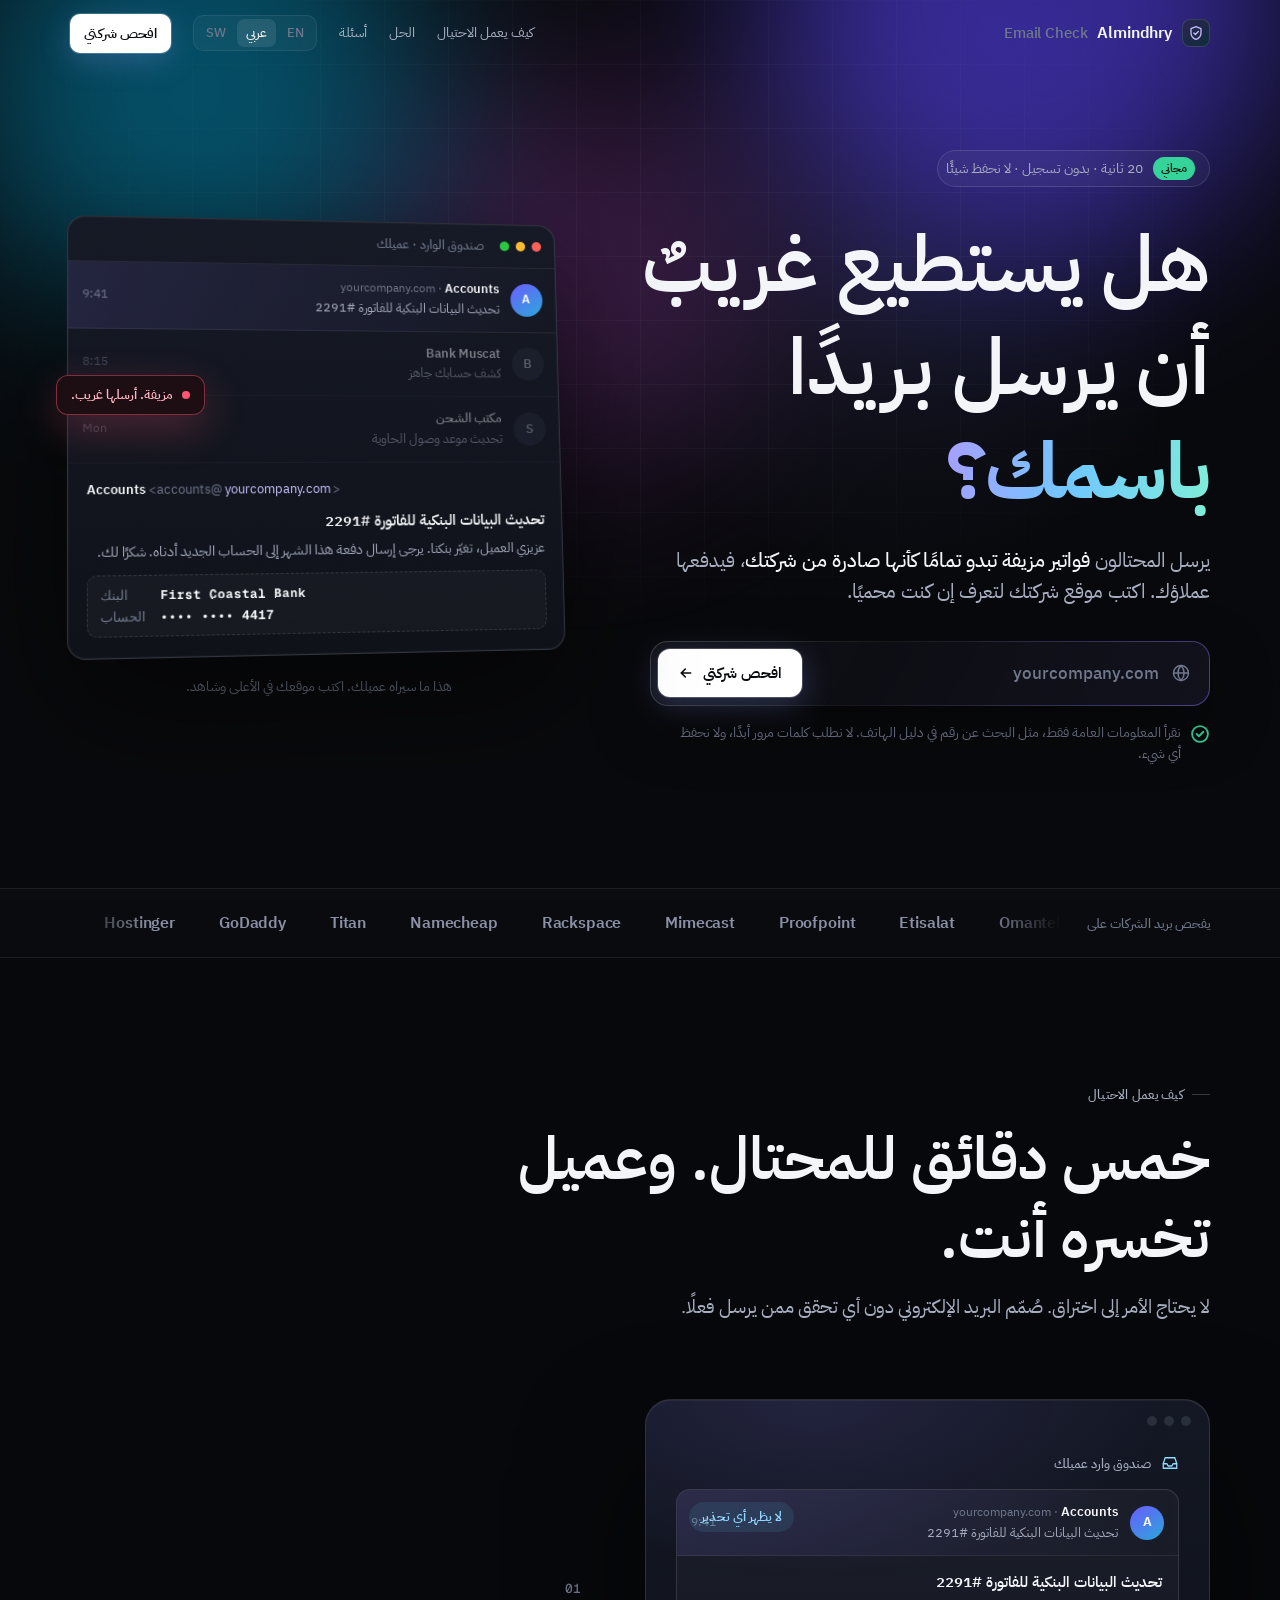
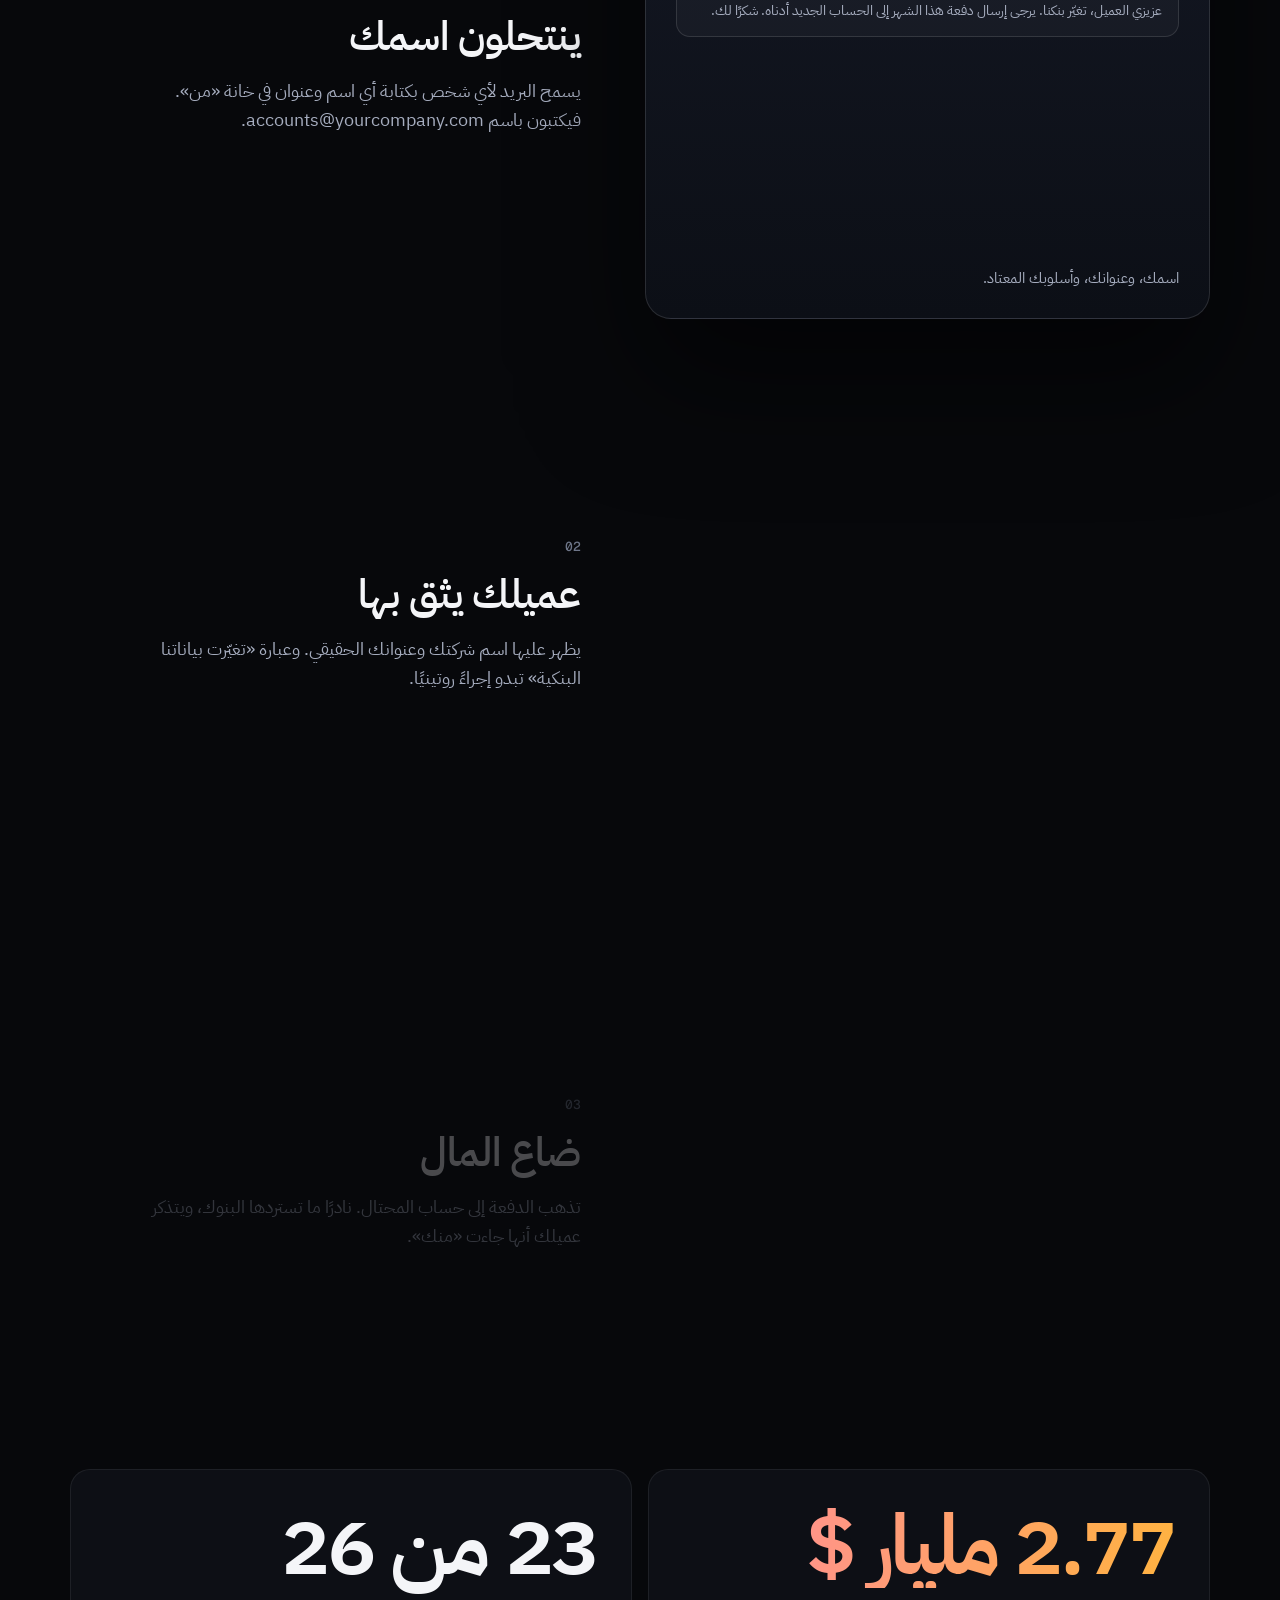
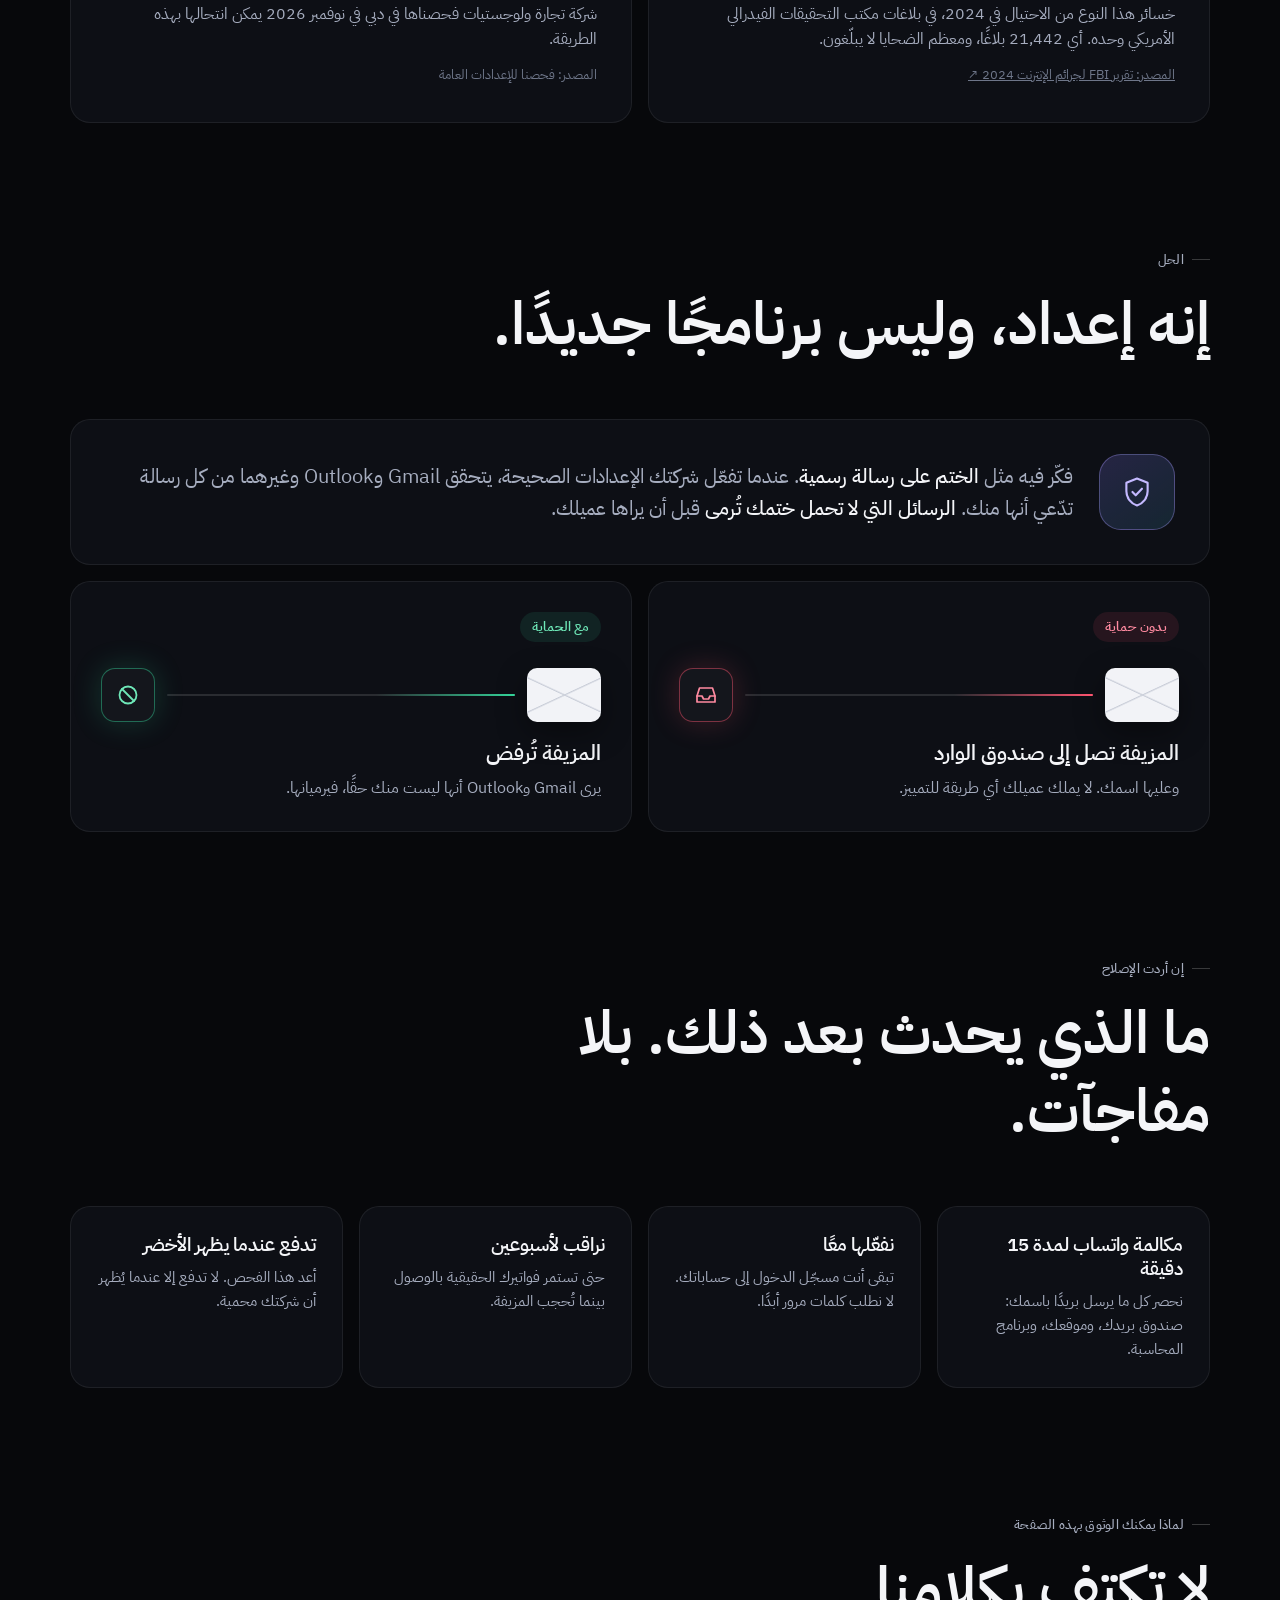
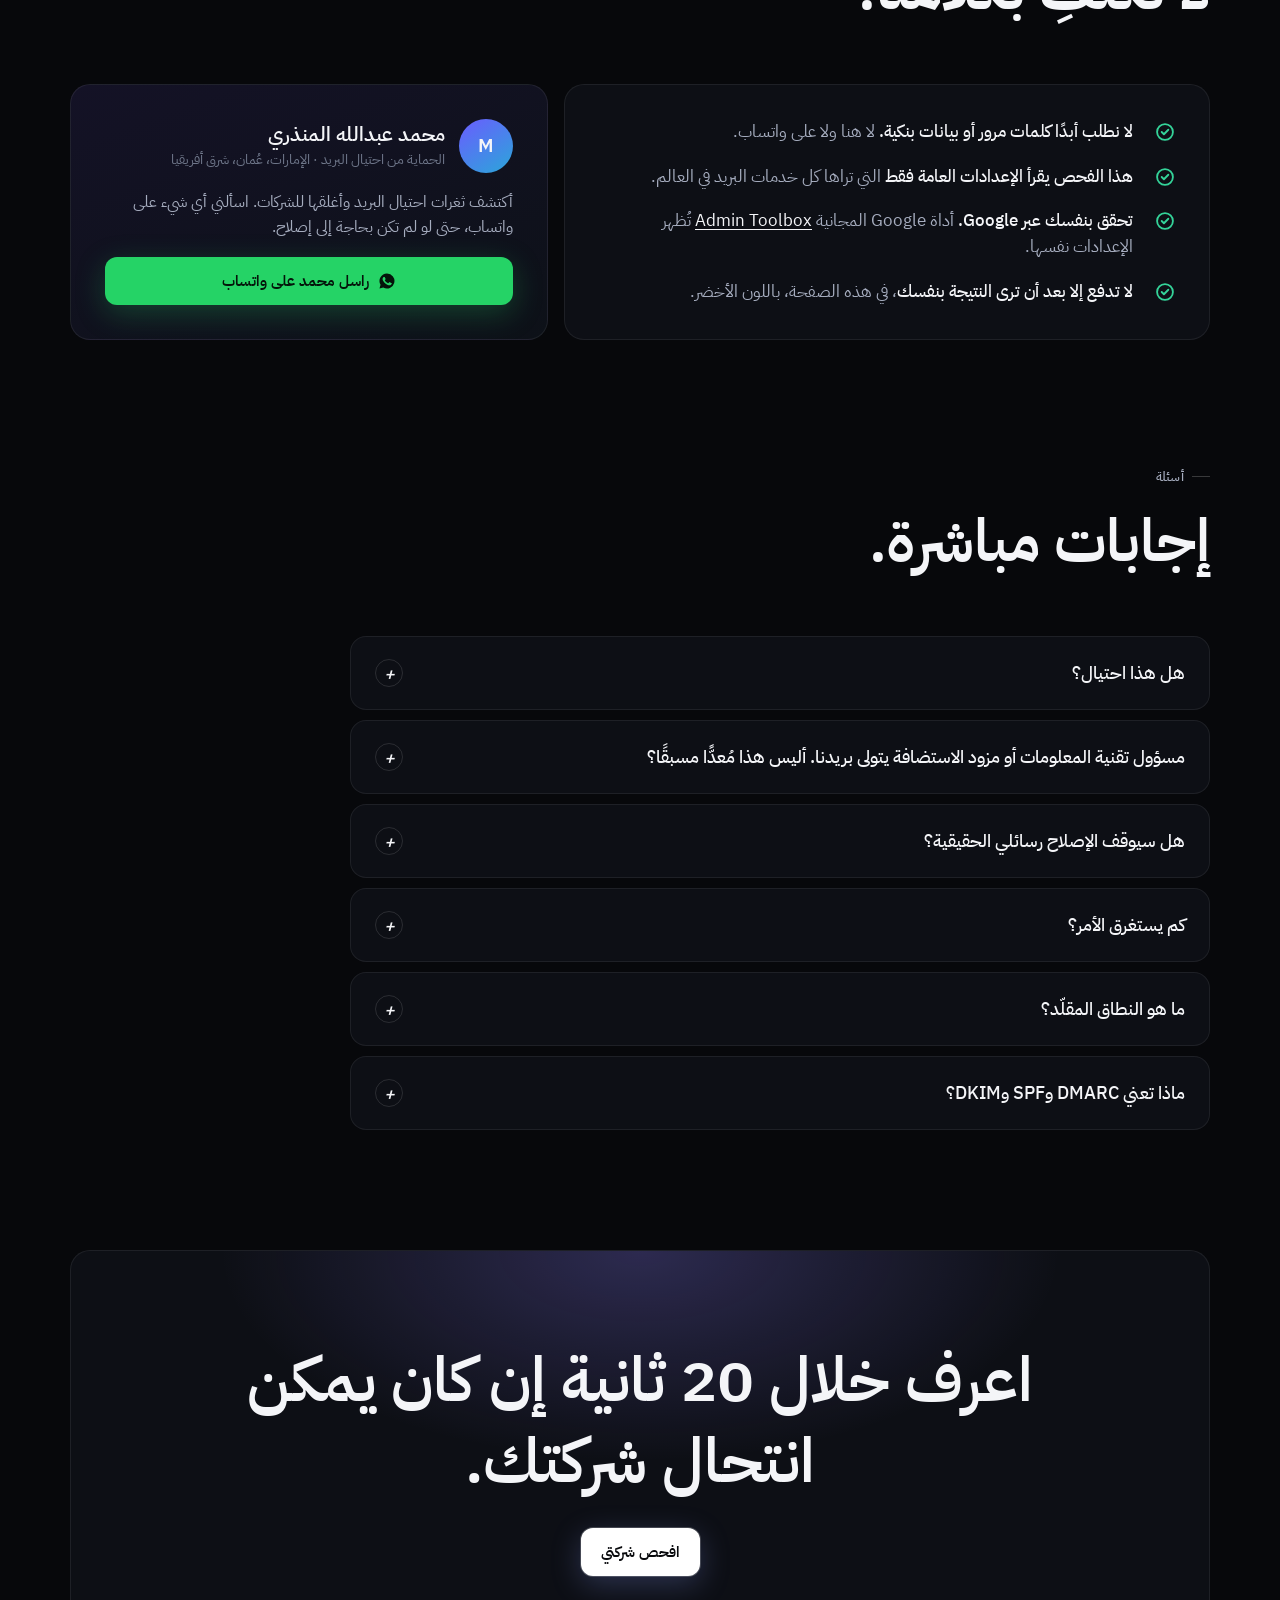
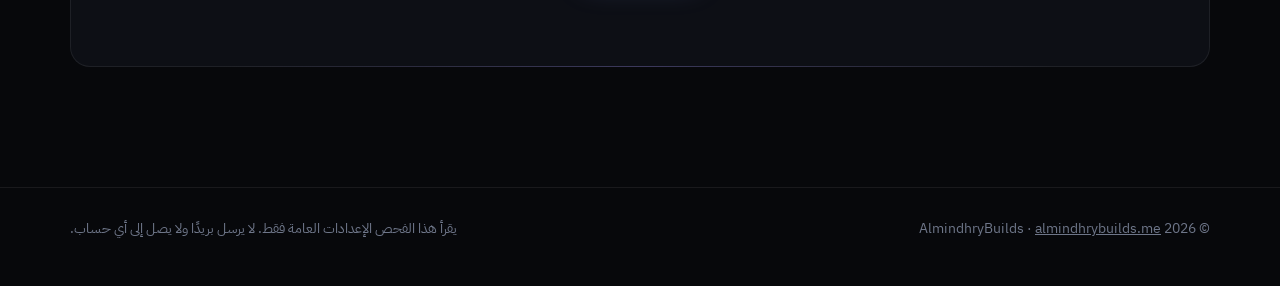
==== commit ae631638: "Tell the scam as a scroll story and make every result shareable A sticky device plays the fraud in t" ====
--- a/ar/index.html
+++ b/ar/index.html
@@ -63,6 +63,7 @@
     </div>
   </div>
 </header>
+<div class="strip"><div class="wrap"><span class="sl2">يفحص بريد الشركات على</span><div class="marq"><div class="mq"><span>Microsoft 365</span><span>Google Workspace</span><span>Zoho Mail</span><span>Hostinger</span><span>GoDaddy</span><span>Titan</span><span>Namecheap</span><span>Rackspace</span><span>Mimecast</span><span>Proofpoint</span><span>Etisalat</span><span>Omantel</span><span>Microsoft 365</span><span>Google Workspace</span><span>Zoho Mail</span><span>Hostinger</span><span>GoDaddy</span><span>Titan</span><span>Namecheap</span><span>Rackspace</span><span>Mimecast</span><span>Proofpoint</span><span>Etisalat</span><span>Omantel</span></div></div></div></div>
 
 <div class="wrap" id="results">
   <div class="spot run" id="run"><h3>نفحص <code id="runDom"></code></h3>
@@ -84,14 +85,33 @@
 
 <section id="how"><div class="wrap">
   <div class="sh rv"><span class="kicker">كيف يعمل الاحتيال</span><h2>خمس دقائق للمحتال. وعميل تخسره أنت.</h2><p>لا يحتاج الأمر إلى اختراق. صُمّم البريد الإلكتروني دون أي تحقق ممن يرسل فعلًا.</p></div>
-  <div class="steps3">
-    <div class="spot st r rv"><span class="n">01</span><div class="ico"><svg width="24" height="24" viewBox="0 0 24 24" fill="none" stroke="#ff8aa0" stroke-width="1.7" stroke-linecap="round"><path d="M3 9c0-2 1.5-3 3-3h12c1.5 0 3 1 3 3v1c0 4-3 7-6 7-1.7 0-2.4-1.5-3-1.5S10.7 17 9 17c-3 0-6-3-6-7z"/><circle cx="8.5" cy="10.5" r="1.4"/><circle cx="15.5" cy="10.5" r="1.4"/></svg></div><h3>ينتحلون اسمك</h3><p>يسمح البريد لأي شخص بكتابة أي اسم وعنوان في خانة «من». فيكتبون باسم accounts@yourcompany.com.</p></div>
-    <div class="spot st r rv d1"><span class="n">02</span><div class="ico"><svg width="24" height="24" viewBox="0 0 24 24" fill="none" stroke="#ff8aa0" stroke-width="1.7" stroke-linecap="round" stroke-linejoin="round"><rect x="3" y="5" width="18" height="14" rx="2.5"/><path d="m4 7 8 6 8-6"/></svg></div><h3>عميلك يثق بها</h3><p>يظهر عليها اسم شركتك وعنوانك الحقيقي. وعبارة «تغيّرت بياناتنا البنكية» تبدو إجراءً روتينيًا.</p></div>
-    <div class="spot st r rv d2"><span class="n">03</span><div class="ico"><svg width="24" height="24" viewBox="0 0 24 24" fill="none" stroke="#ff8aa0" stroke-width="1.7" stroke-linecap="round" stroke-linejoin="round"><rect x="2.5" y="6" width="19" height="12" rx="2"/><circle cx="12" cy="12" r="2.6"/><path d="M6 9.5v5M18 9.5v5"/></svg></div><h3>ضاع المال</h3><p>تذهب الدفعة إلى حساب المحتال. نادرًا ما تستردها البنوك، ويتذكر عميلك أنها جاءت «منك».</p></div>
+  <div class="story">
+    <div class="vis" id="vis" data-s="1"><div class="device">
+      <div class="dots"><i></i><i></i><i></i></div>
+      <div class="scene sc1"><div class="sl"><svg width="24" height="24" viewBox="0 0 24 24" fill="none" stroke="#ff8aa0" stroke-width="1.7" stroke-linecap="round"><path d="M3 9c0-2 1.5-3 3-3h12c1.5 0 3 1 3 3v1c0 4-3 7-6 7-1.7 0-2.4-1.5-3-1.5S10.7 17 9 17c-3 0-6-3-6-7z"/><circle cx="8.5" cy="10.5" r="1.4"/><circle cx="15.5" cy="10.5" r="1.4"/></svg><span>جهاز الغريب</span></div>
+        <div class="compose"><div class="ch">رسالة جديدة</div>
+          <div class="fld"><span>From</span><b>Accounts &lt;accounts@<span class="mockdom">yourcompany.com</span>&gt;</b><i class="caret"></i></div>
+          <div class="fld"><span>To</span><b>customer</b></div>
+          <div class="fld"><span>Subject</span><b>تحديث البيانات البنكية للفاتورة #2291</b></div>
+          <div class="body">عزيزي العميل، تغيّر بنكنا. يرجى إرسال دفعة هذا الشهر إلى الحساب الجديد أدناه. شكرًا لك.</div><div class="send">Send</div></div>
+        <p class="scap">يستطيع أي شخص كتابة عنوان شركتك في خانة «من».</p></div>
+      <div class="scene sc2"><div class="sl"><svg width="24" height="24" viewBox="0 0 24 24" fill="none" stroke="#8fdcff" stroke-width="1.7" stroke-linecap="round" stroke-linejoin="round"><path d="M3 13h5l1.5 3h5l1.5-3h5"/><path d="M5.5 5h13l2.5 8v6H3v-6z"/></svg><span>صندوق وارد عميلك</span></div>
+        <div class="inb"><div class="mrow hot"><span class="av">A</span><div style="min-width:0"><div class="nm">Accounts <span class="t" style="font-weight:400">· <span class="mockdom" dir="ltr">yourcompany.com</span></span></div><div class="sj">تحديث البيانات البنكية للفاتورة #2291</div></div><span class="t">9:41</span></div>
+          <div class="mopen"><h4>تحديث البيانات البنكية للفاتورة #2291</h4><p>عزيزي العميل، تغيّر بنكنا. يرجى إرسال دفعة هذا الشهر إلى الحساب الجديد أدناه. شكرًا لك.</p></div><span class="pill info">لا يظهر أي تحذير</span></div>
+        <p class="scap">اسمك، وعنوانك، وأسلوبك المعتاد.</p></div>
+      <div class="scene sc3"><div class="sl"><svg width="24" height="24" viewBox="0 0 24 24" fill="none" stroke="#ff8aa0" stroke-width="1.7" stroke-linecap="round" stroke-linejoin="round"><rect x="2.5" y="6" width="19" height="12" rx="2"/><circle cx="12" cy="12" r="2.6"/><path d="M6 9.5v5M18 9.5v5"/></svg><span>بنك عميلك</span></div>
+        <div class="bank"><div class="okc">✓</div><div class="bt">تم التحويل</div><div class="amt">48,500 درهم</div><div class="to">إلى الحساب •••• 4417</div><span class="pill bad">دُفعت للمحتال</span></div>
+        <p class="scap">ضاع المال، وعميلك يظن أنه وصلك.</p></div>
+    </div></div>
+    <div class="stps">
+      <div class="stp" data-s="1"><span class="n">01</span><h3>ينتحلون اسمك</h3><p>يسمح البريد لأي شخص بكتابة أي اسم وعنوان في خانة «من». فيكتبون باسم accounts@yourcompany.com.</p><div class="inl"></div></div>
+      <div class="stp" data-s="2"><span class="n">02</span><h3>عميلك يثق بها</h3><p>يظهر عليها اسم شركتك وعنوانك الحقيقي. وعبارة «تغيّرت بياناتنا البنكية» تبدو إجراءً روتينيًا.</p><div class="inl"></div></div>
+      <div class="stp" data-s="3"><span class="n">03</span><h3>ضاع المال</h3><p>تذهب الدفعة إلى حساب المحتال. نادرًا ما تستردها البنوك، ويتذكر عميلك أنها جاءت «منك».</p><div class="inl"></div></div>
+    </div>
   </div>
   <div class="stats">
-    <div class="spot stat rv"><div class="big rd">2.77 مليار $</div><p>خسائر هذا النوع من الاحتيال في 2024، في بلاغات مكتب التحقيقات الفيدرالي الأمريكي وحده. أي 21,442 بلاغًا، ومعظم الضحايا لا يبلّغون.</p><a href="https://www.ic3.gov/AnnualReport/Reports/2024_IC3Report.pdf" target="_blank" rel="noopener">المصدر: تقرير FBI لجرائم الإنترنت 2024 ↗</a></div>
-    <div class="spot stat rv d1"><div class="big">23 من 26</div><p>شركة تجارة ولوجستيات فحصناها في دبي في نوفمبر 2026 يمكن انتحالها بهذه الطريقة.</p><a>المصدر: فحصنا للإعدادات العامة</a></div>
+    <div class="spot stat rv"><div class="big rd"><span class="cnt" data-to="2.77" data-dec="2">2.77</span> مليار $</div><p>خسائر هذا النوع من الاحتيال في 2024، في بلاغات مكتب التحقيقات الفيدرالي الأمريكي وحده. أي 21,442 بلاغًا، ومعظم الضحايا لا يبلّغون.</p><a href="https://www.ic3.gov/AnnualReport/Reports/2024_IC3Report.pdf" target="_blank" rel="noopener">المصدر: تقرير FBI لجرائم الإنترنت 2024 ↗</a></div>
+    <div class="spot stat rv d1"><div class="big"><span class="cnt" data-to="23" data-dec="0">23</span> من 26</div><p>شركة تجارة ولوجستيات فحصناها في دبي في نوفمبر 2026 يمكن انتحالها بهذه الطريقة.</p><a>المصدر: فحصنا للإعدادات العامة</a></div>
   </div>
 </div></section>
 
--- a/style.css
+++ b/style.css
@@ -269,6 +269,66 @@
 .cta h3{font-size:clamp(22px,2.6vw,30px)}.cta p{margin:8px 0 0;color:var(--ink2);max-width:560px}
 .cta .bt{display:flex;gap:10px;flex-wrap:wrap}
 
+/* hero cursor light */
+.hero:before{content:"";position:absolute;inset:0;pointer-events:none;z-index:0;background:radial-gradient(520px circle at var(--hx,70%) var(--hy,30%),rgba(140,150,255,.10),transparent 60%);transition:background .1s}
+
+/* provider strip */
+.strip{border-top:1px solid var(--line);border-bottom:1px solid var(--line);background:rgba(255,255,255,.015);position:relative;z-index:1}
+.strip .wrap{display:flex;align-items:center;gap:26px;height:68px}
+.strip .sl2{flex:none;font:500 13px var(--mono);color:var(--ink3);white-space:nowrap}
+html[lang="ar"] .strip .sl2{font-family:var(--font)}
+.marq{flex:1;overflow:hidden;-webkit-mask-image:linear-gradient(90deg,transparent,#000 8%,#000 92%,transparent);mask-image:linear-gradient(90deg,transparent,#000 8%,#000 92%,transparent)}
+.mq{display:flex;gap:44px;width:max-content;animation:mq 38s linear infinite;direction:ltr}
+.mq span{font-size:16px;font-weight:600;color:#8a91a6;letter-spacing:-.01em;white-space:nowrap}
+@keyframes mq{to{transform:translateX(-50%)}}
+@media (max-width:640px){.strip .sl2{display:none}}
+
+/* scroll story */
+.story{display:grid;grid-template-columns:1.05fr .95fr;gap:64px;align-items:start}
+.vis{position:sticky;top:110px;height:min(560px,calc(100vh - 150px));display:flex;align-items:center}
+.device{position:relative;width:100%;height:100%;max-height:520px;border-radius:26px;background:linear-gradient(180deg,#141824,#0c0f16);border:1px solid var(--line2);box-shadow:0 60px 120px rgba(0,0,0,.55),inset 0 1px 0 rgba(255,255,255,.05);overflow:hidden}
+.device:after{content:"";position:absolute;inset:0;pointer-events:none;background:radial-gradient(600px 300px at 30% 0%,rgba(139,123,255,.12),transparent 60%)}
+.device .dots{position:absolute;top:16px;inset-inline-start:18px;display:flex;gap:7px;z-index:2}
+.device .dots i{width:10px;height:10px;border-radius:50%;background:#2a2f3c}
+.scene{position:absolute;inset:0;padding:54px 30px 28px;display:flex;flex-direction:column;gap:16px;opacity:0;transform:translateY(24px) scale(.98);transition:opacity .6s cubic-bezier(.2,.8,.2,1),transform .6s cubic-bezier(.2,.8,.2,1);pointer-events:none}
+.vis[data-s="1"] .sc1,.vis[data-s="2"] .sc2,.vis[data-s="3"] .sc3{opacity:1;transform:none}
+.sl{display:flex;align-items:center;gap:10px;font:500 13px var(--mono);color:var(--ink2)}
+html[lang="ar"] .sl{font-family:var(--font)}
+.sl svg{width:18px;height:18px}
+.scap{margin:auto 0 0;color:var(--ink2);font-size:15px}
+.compose{background:#f6f7fb;color:#12151f;border-radius:14px;padding:14px 16px;font-size:13.5px;box-shadow:0 20px 50px rgba(0,0,0,.4)}
+.compose .ch{font-weight:700;margin-bottom:8px}
+.compose .fld{display:grid;grid-template-columns:62px 1fr auto;gap:8px;align-items:center;padding:7px 0;border-bottom:1px solid #e3e6ee;direction:ltr;text-align:left}
+.compose .fld span{color:#7a8196;font-size:12px}.compose .fld b{font-weight:600;overflow:hidden;text-overflow:ellipsis;white-space:nowrap}
+.compose .fld .mockdom{background:rgba(139,123,255,.25);border-radius:4px;padding:0 3px}
+.caret{width:2px;height:16px;background:#5a43ff;animation:blink 1s steps(1) infinite}
+@keyframes blink{50%{opacity:0}}
+.compose .body{color:#4b5268;padding-top:10px}
+.compose .send{display:inline-block;margin-top:12px;background:#1a73e8;color:#fff;font-weight:600;font-size:13px;padding:7px 16px;border-radius:99px}
+.inb{background:rgba(255,255,255,.03);border:1px solid var(--line2);border-radius:14px;overflow:hidden;position:relative}
+.inb .mopen{padding:14px 16px}.inb .mopen h4{margin:0 0 6px;font-size:15px}.inb .mopen p{margin:0;color:var(--ink2);font-size:13.5px}
+.inb .pill{position:absolute;top:12px;inset-inline-end:12px}
+.bank{align-self:center;width:min(320px,100%);text-align:center;background:#f6f7fb;color:#12151f;border-radius:18px;padding:26px 20px;box-shadow:0 20px 50px rgba(0,0,0,.4)}
+.bank .okc{width:48px;height:48px;border-radius:50%;margin:0 auto 10px;display:grid;place-items:center;background:#1aa35a;color:#fff;font-weight:700;font-size:22px}
+.bank .bt{font-weight:600;color:#4b5268}.bank .amt{font-size:34px;font-weight:700;letter-spacing:-.02em;margin:6px 0 2px;direction:ltr}
+.bank .to{color:#7a8196;font-size:13.5px;margin-bottom:14px}
+.bank .pill.bad{background:#ffe3e8;color:#c21f3c}
+.stps{display:flex;flex-direction:column}
+.stp{min-height:62vh;display:flex;flex-direction:column;justify-content:center;opacity:.28;transition:opacity .5s}
+.stp.on{opacity:1}
+.stp .n{font:500 13px var(--mono);color:var(--ink3)}
+.stp h3{font-size:clamp(28px,3.2vw,40px);margin:14px 0 14px;letter-spacing:-.03em}
+.stp p{margin:0;color:var(--ink2);font-size:18px;max-width:440px}
+.stp .inl{display:none}
+@media (max-width:900px){
+  .story{grid-template-columns:1fr;gap:0}
+  .vis{display:none}
+  .stp{min-height:0;opacity:1;padding:26px 0}
+  .stp .inl{display:block;margin-top:22px}
+  .stp .inl .scene{position:relative;inset:auto;opacity:1;transform:none;padding:0;pointer-events:auto}
+  .stp .inl .scap{display:none}
+}
+
 .rv{opacity:0;transform:translateY(26px);transition:opacity .9s cubic-bezier(.2,.8,.2,1),transform .9s cubic-bezier(.2,.8,.2,1)}
 .rv.in{opacity:1;transform:none}
 .rv.d1{transition-delay:.08s}.rv.d2{transition-delay:.16s}.rv.d3{transition-delay:.24s}
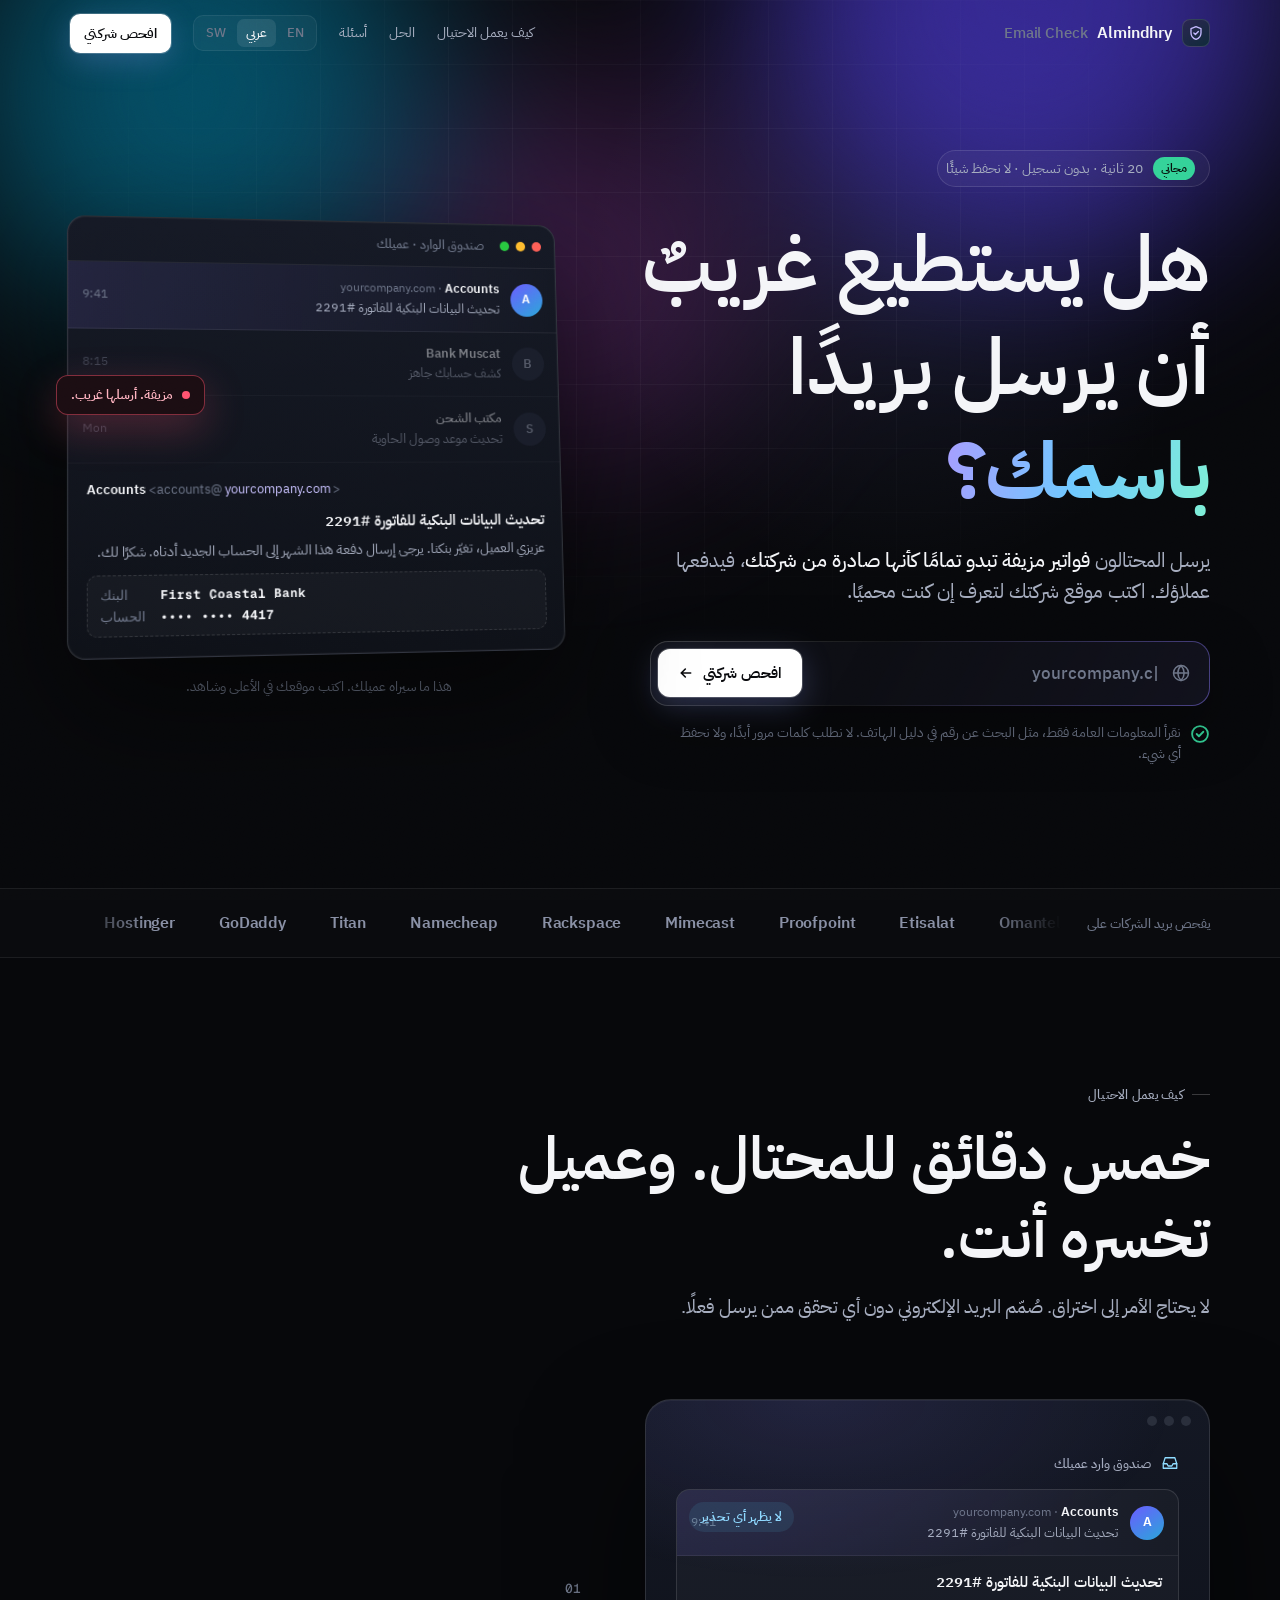
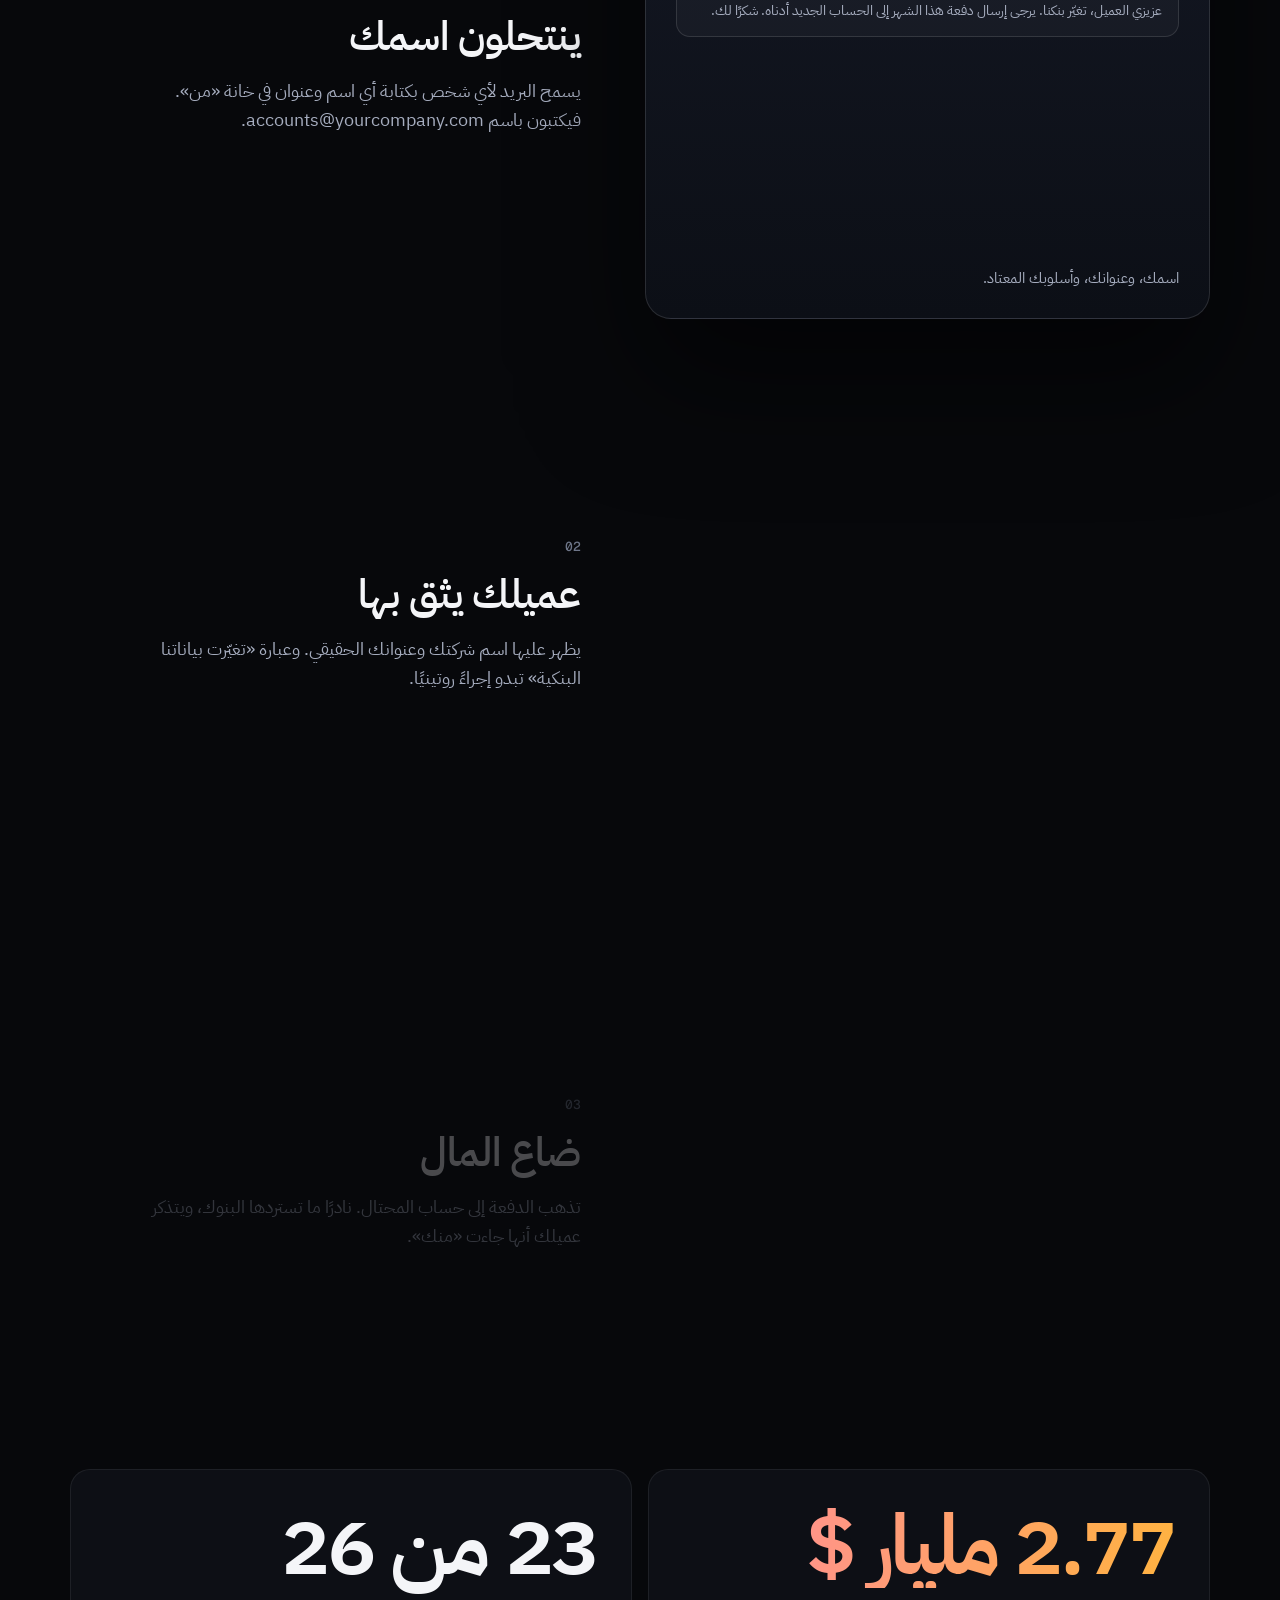
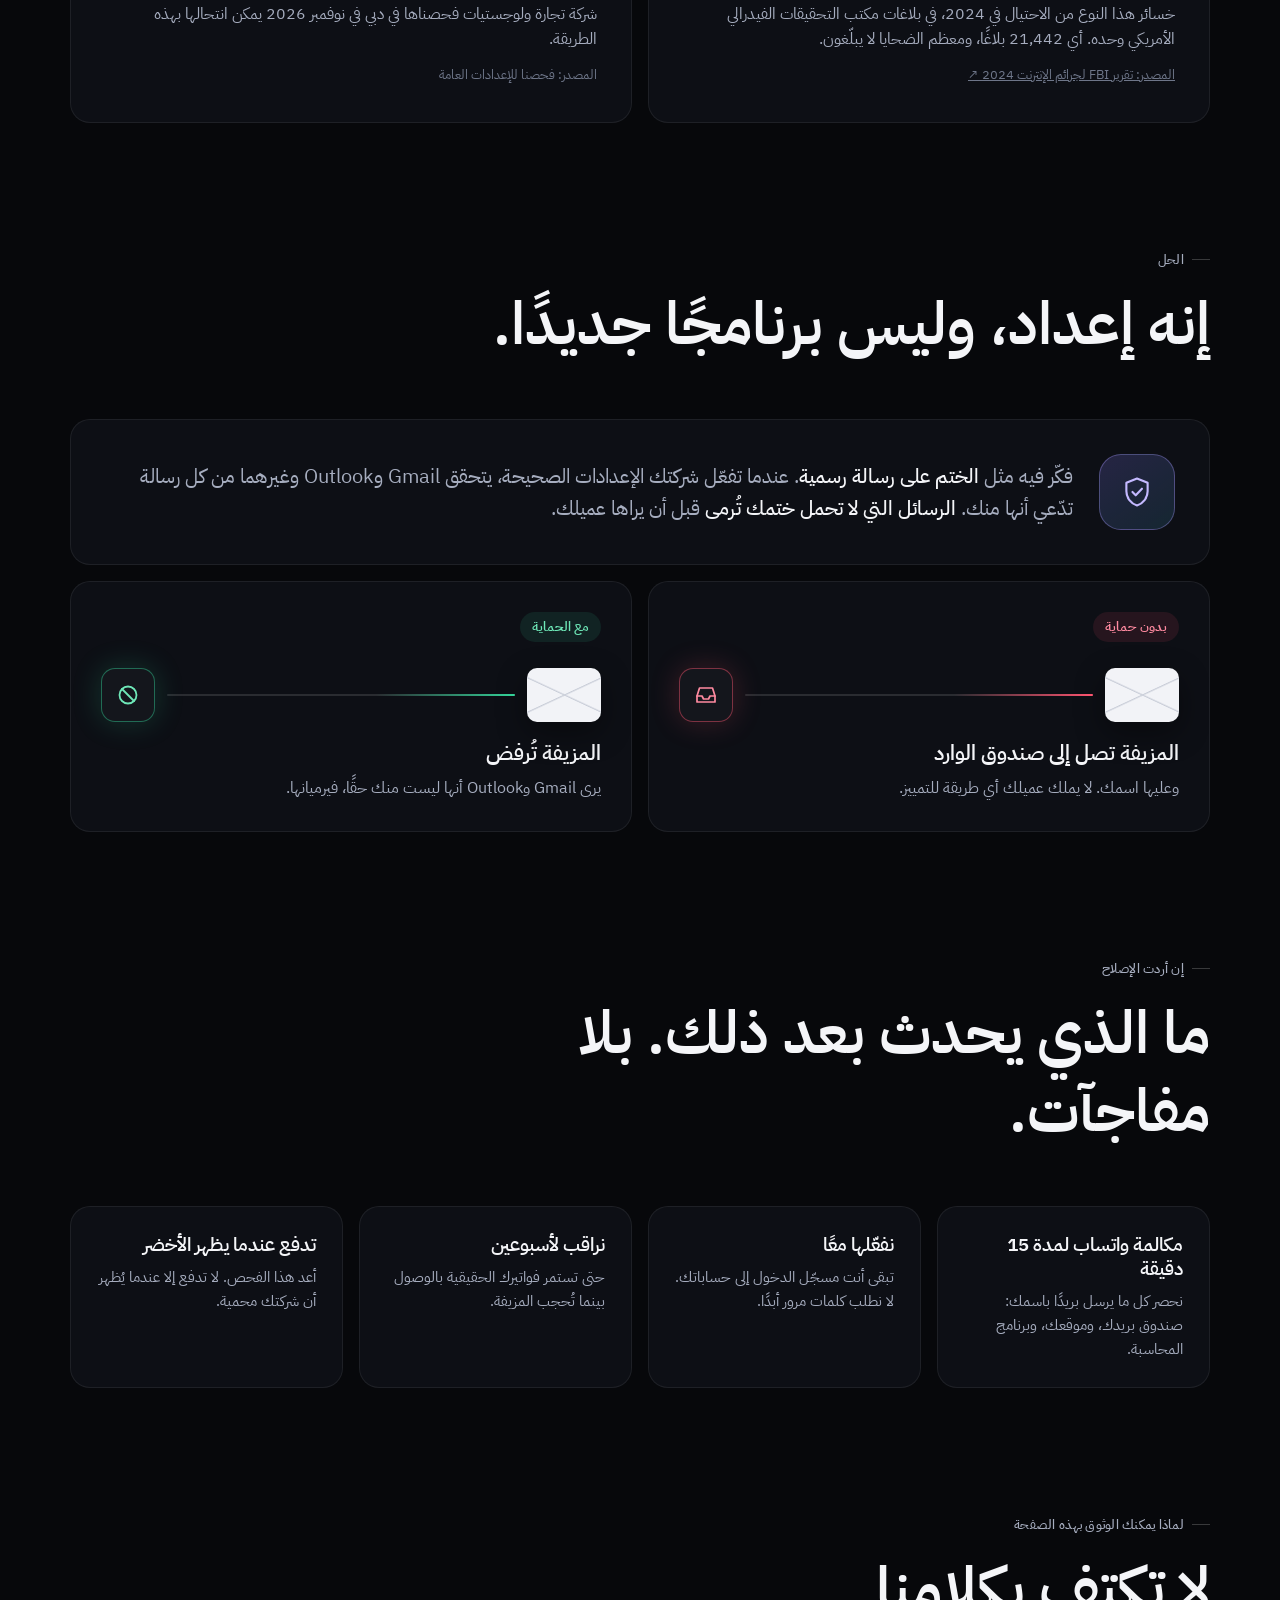
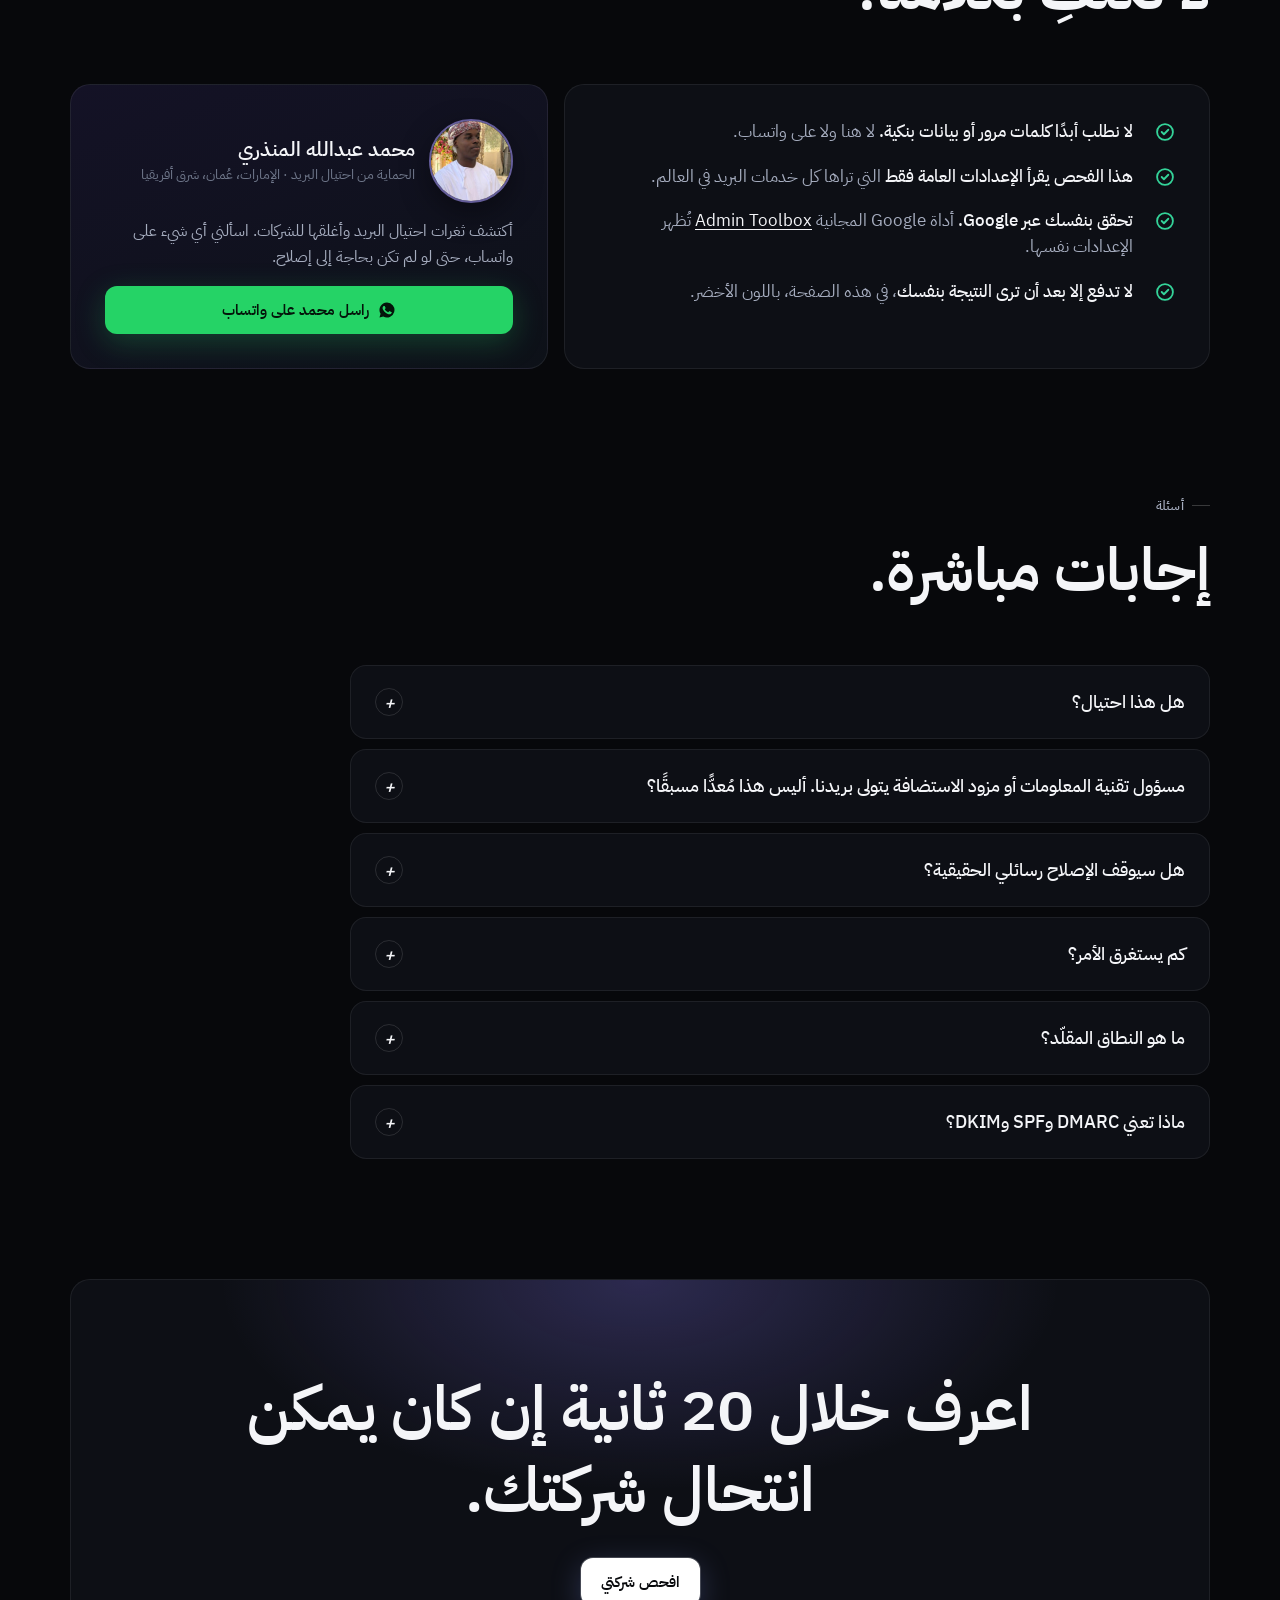
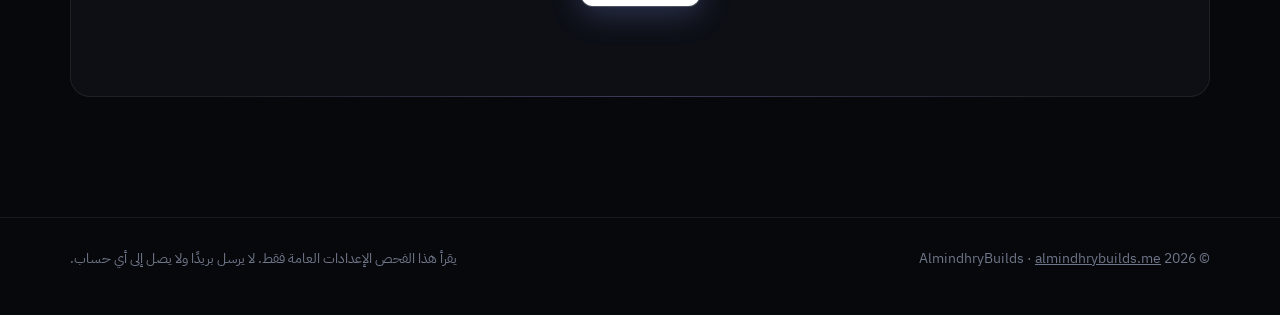
==== commit e92042a4: "Put Muhammad's face on the trust card Owners trust a person more than a logo. Uses his photo in Oman" ====
--- a/ar/index.html
+++ b/ar/index.html
@@ -133,7 +133,7 @@
   <div class="sh rv"><span class="kicker">لماذا يمكنك الوثوق بهذه الصفحة</span><h2>لا تكتفِ بكلامنا.</h2></div>
   <div class="trust">
     <div class="spot list rv"><ul><li><svg width="20" height="20" viewBox="0 0 24 24" fill="none" stroke="currentColor" stroke-width="2.2" stroke-linecap="round" stroke-linejoin="round"><circle cx="12" cy="12" r="9.5"/><path d="m8 12 2.7 2.7L16 9.3"/></svg><span><b>لا نطلب أبدًا كلمات مرور أو بيانات بنكية.</b> لا هنا ولا على واتساب.</span></li><li><svg width="20" height="20" viewBox="0 0 24 24" fill="none" stroke="currentColor" stroke-width="2.2" stroke-linecap="round" stroke-linejoin="round"><circle cx="12" cy="12" r="9.5"/><path d="m8 12 2.7 2.7L16 9.3"/></svg><span><b>هذا الفحص يقرأ الإعدادات العامة فقط</b> التي تراها كل خدمات البريد في العالم.</span></li><li><svg width="20" height="20" viewBox="0 0 24 24" fill="none" stroke="currentColor" stroke-width="2.2" stroke-linecap="round" stroke-linejoin="round"><circle cx="12" cy="12" r="9.5"/><path d="m8 12 2.7 2.7L16 9.3"/></svg><span><b>تحقق بنفسك عبر Google.</b> أداة Google المجانية <a href="https://toolbox.googleapps.com/apps/checkmx/" target="_blank" rel="noopener">Admin Toolbox</a> تُظهر الإعدادات نفسها.</span></li><li><svg width="20" height="20" viewBox="0 0 24 24" fill="none" stroke="currentColor" stroke-width="2.2" stroke-linecap="round" stroke-linejoin="round"><circle cx="12" cy="12" r="9.5"/><path d="m8 12 2.7 2.7L16 9.3"/></svg><span><b>لا تدفع إلا بعد أن ترى النتيجة بنفسك</b>، في هذه الصفحة، باللون الأخضر.</span></li></ul></div>
-    <div class="spot me rv d1"><div class="who"><span class="av">M</span><div><h3>محمد عبدالله المنذري</h3><small>الحماية من احتيال البريد · الإمارات، عُمان، شرق أفريقيا</small></div></div><p>أكتشف ثغرات احتيال البريد وأغلقها للشركات. اسألني أي شيء على واتساب، حتى لو لم تكن بحاجة إلى إصلاح.</p><a class="btn wa" data-wa-main href="https://wa.me/601123109560" target="_blank" rel="noopener"><svg width="18" height="18" viewBox="0 0 24 24" fill="currentColor" aria-hidden="true"><path d="M12 2a10 10 0 0 0-8.6 15.1L2 22l5-1.3A10 10 0 1 0 12 2zm5.8 14.2c-.2.7-1.4 1.3-2 1.4-.5.1-1.1.1-1.8-.1-.4-.1-1-.3-1.7-.6-3-1.3-4.9-4.3-5-4.5-.2-.2-1.2-1.6-1.2-3s.8-2.2 1-2.5c.3-.3.6-.4.8-.4h.6c.2 0 .4 0 .6.5l.9 2.1c.1.2.1.4 0 .6l-.3.5-.4.5c-.1.1-.3.3-.1.6.2.3.8 1.3 1.7 2.1 1.2 1 2.1 1.3 2.4 1.5.3.1.5.1.7-.1l1-1.2c.2-.3.4-.2.7-.1l2 1c.3.1.5.2.5.3.1.2.1.8-.1 1.4z"/></svg><span>راسل محمد على واتساب</span></a></div>
+    <div class="spot me rv d1"><div class="who"><img class="avp" src="../me.jpg" alt="محمد عبدالله المنذري" width="84" height="84" loading="lazy"><div><h3>محمد عبدالله المنذري</h3><small>الحماية من احتيال البريد · الإمارات، عُمان، شرق أفريقيا</small></div></div><p>أكتشف ثغرات احتيال البريد وأغلقها للشركات. اسألني أي شيء على واتساب، حتى لو لم تكن بحاجة إلى إصلاح.</p><a class="btn wa" data-wa-main href="https://wa.me/601123109560" target="_blank" rel="noopener"><svg width="18" height="18" viewBox="0 0 24 24" fill="currentColor" aria-hidden="true"><path d="M12 2a10 10 0 0 0-8.6 15.1L2 22l5-1.3A10 10 0 1 0 12 2zm5.8 14.2c-.2.7-1.4 1.3-2 1.4-.5.1-1.1.1-1.8-.1-.4-.1-1-.3-1.7-.6-3-1.3-4.9-4.3-5-4.5-.2-.2-1.2-1.6-1.2-3s.8-2.2 1-2.5c.3-.3.6-.4.8-.4h.6c.2 0 .4 0 .6.5l.9 2.1c.1.2.1.4 0 .6l-.3.5-.4.5c-.1.1-.3.3-.1.6.2.3.8 1.3 1.7 2.1 1.2 1 2.1 1.3 2.4 1.5.3.1.5.1.7-.1l1-1.2c.2-.3.4-.2.7-.1l2 1c.3.1.5.2.5.3.1.2.1.8-.1 1.4z"/></svg><span>راسل محمد على واتساب</span></a></div>
   </div>
 </div></section>
 
--- a/style.css
+++ b/style.css
@@ -333,3 +333,4 @@
 .rv.in{opacity:1;transform:none}
 .rv.d1{transition-delay:.08s}.rv.d2{transition-delay:.16s}.rv.d3{transition-delay:.24s}
 @media (prefers-reduced-motion:reduce){*,*:before,*:after{animation:none!important;transition:none!important}.rv,.row,.hero h1 .w{opacity:1!important;transform:none!important;filter:none!important}}
+.me .avp{width:84px;height:84px;border-radius:50%;object-fit:cover;object-position:50% 30%;border:2px solid rgba(169,155,255,.55);box-shadow:0 10px 30px rgba(0,0,0,.4)}
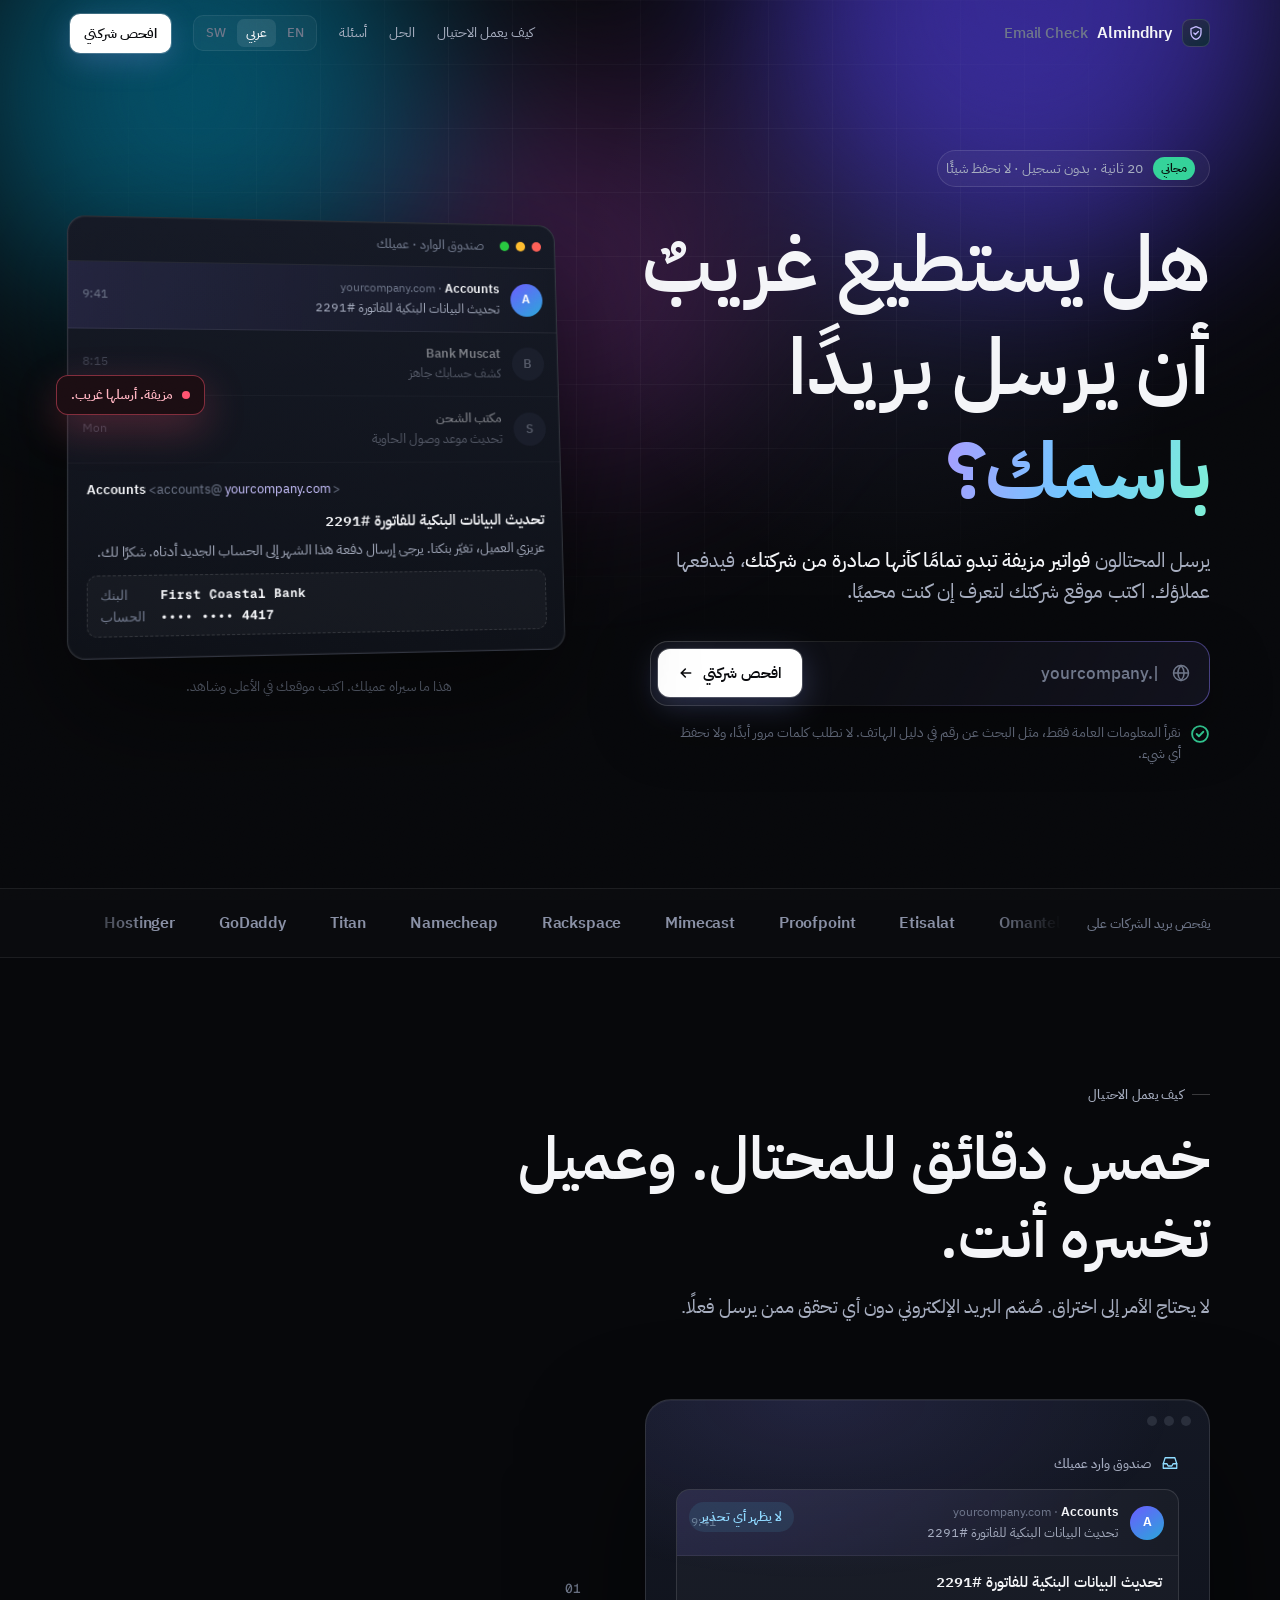
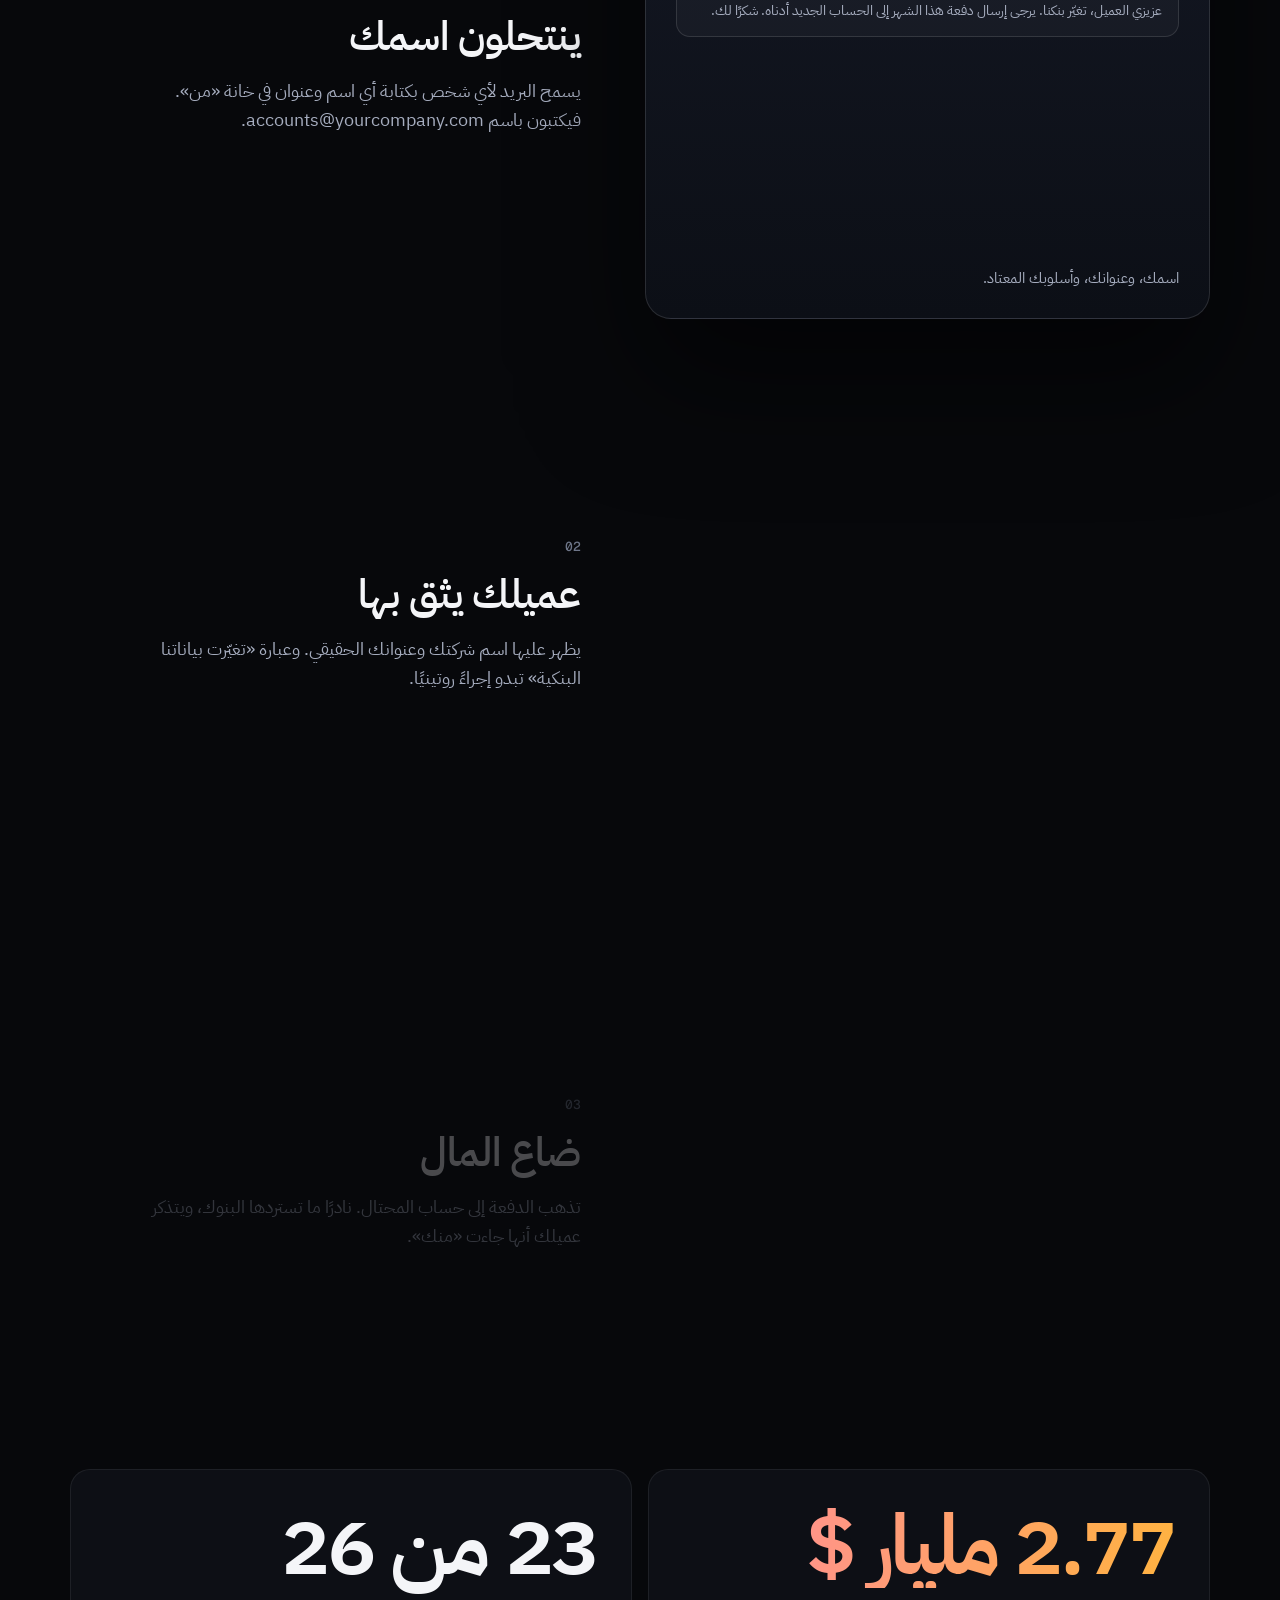
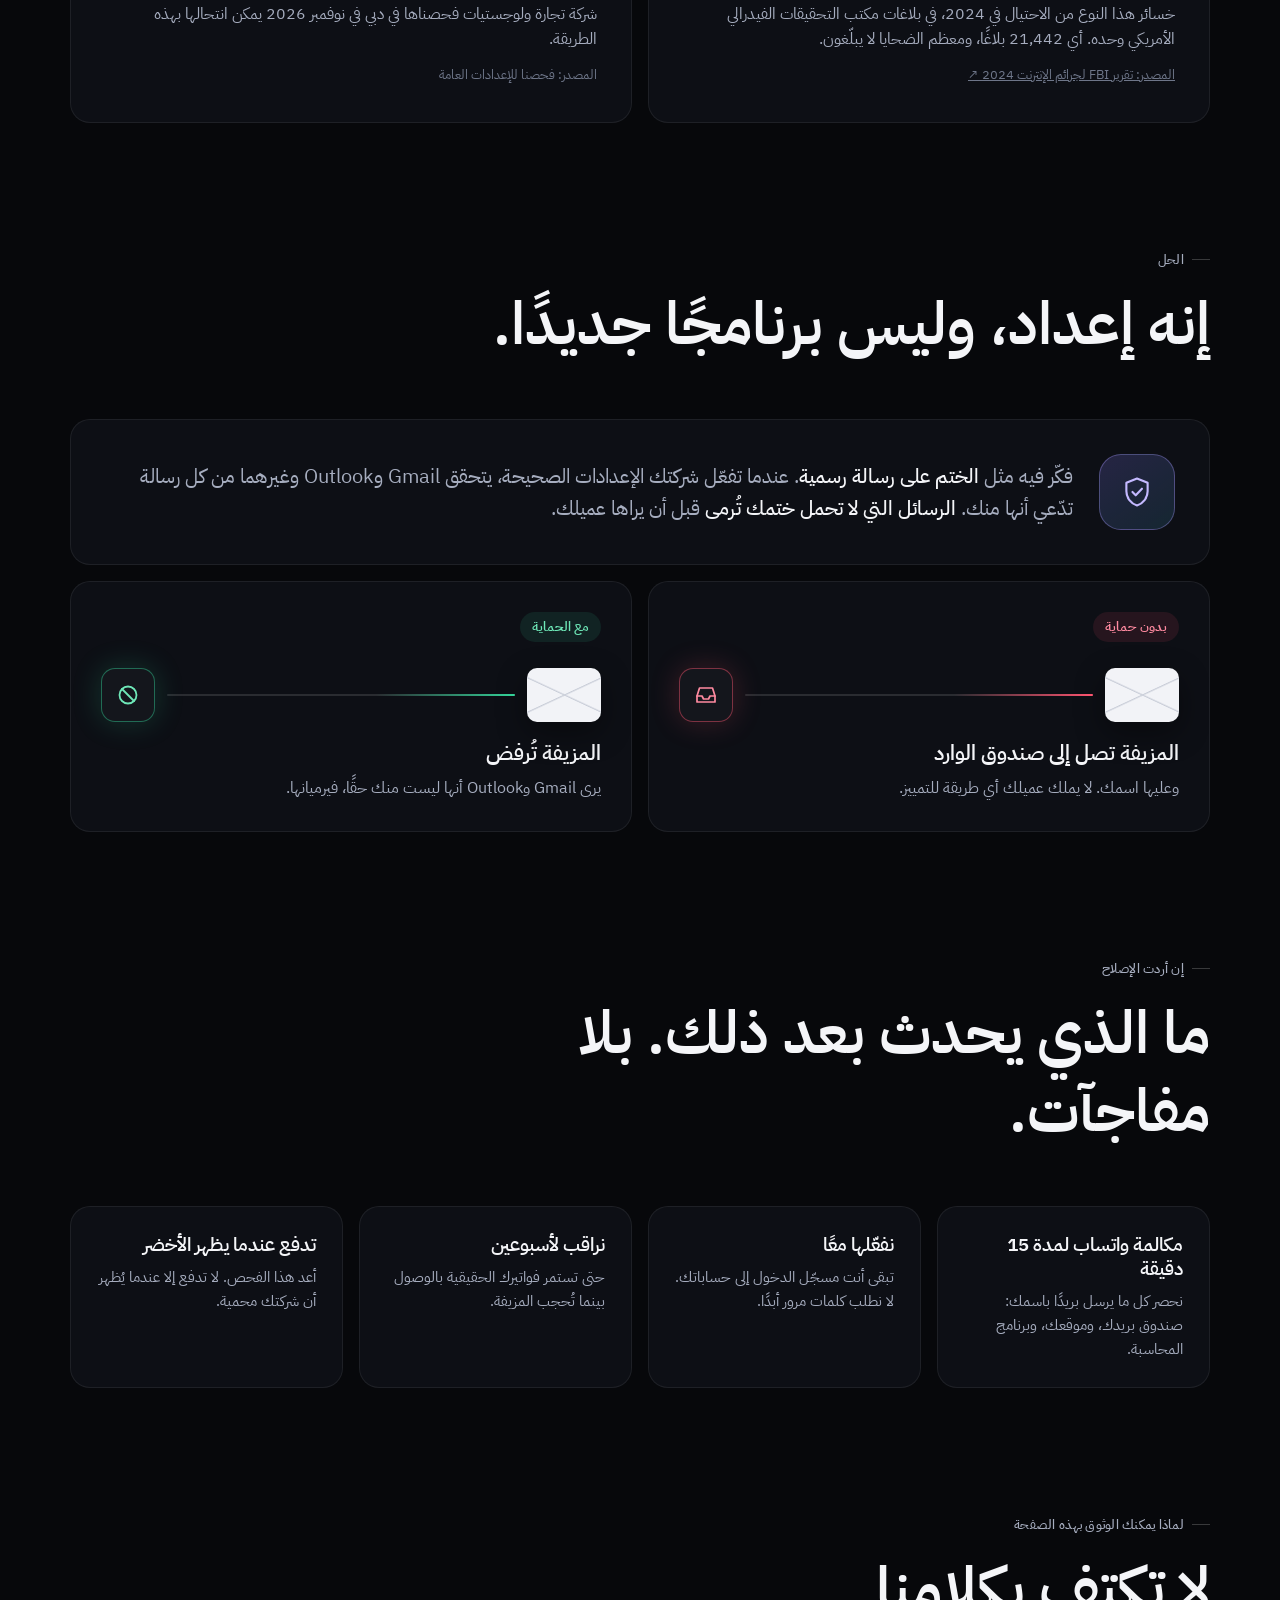
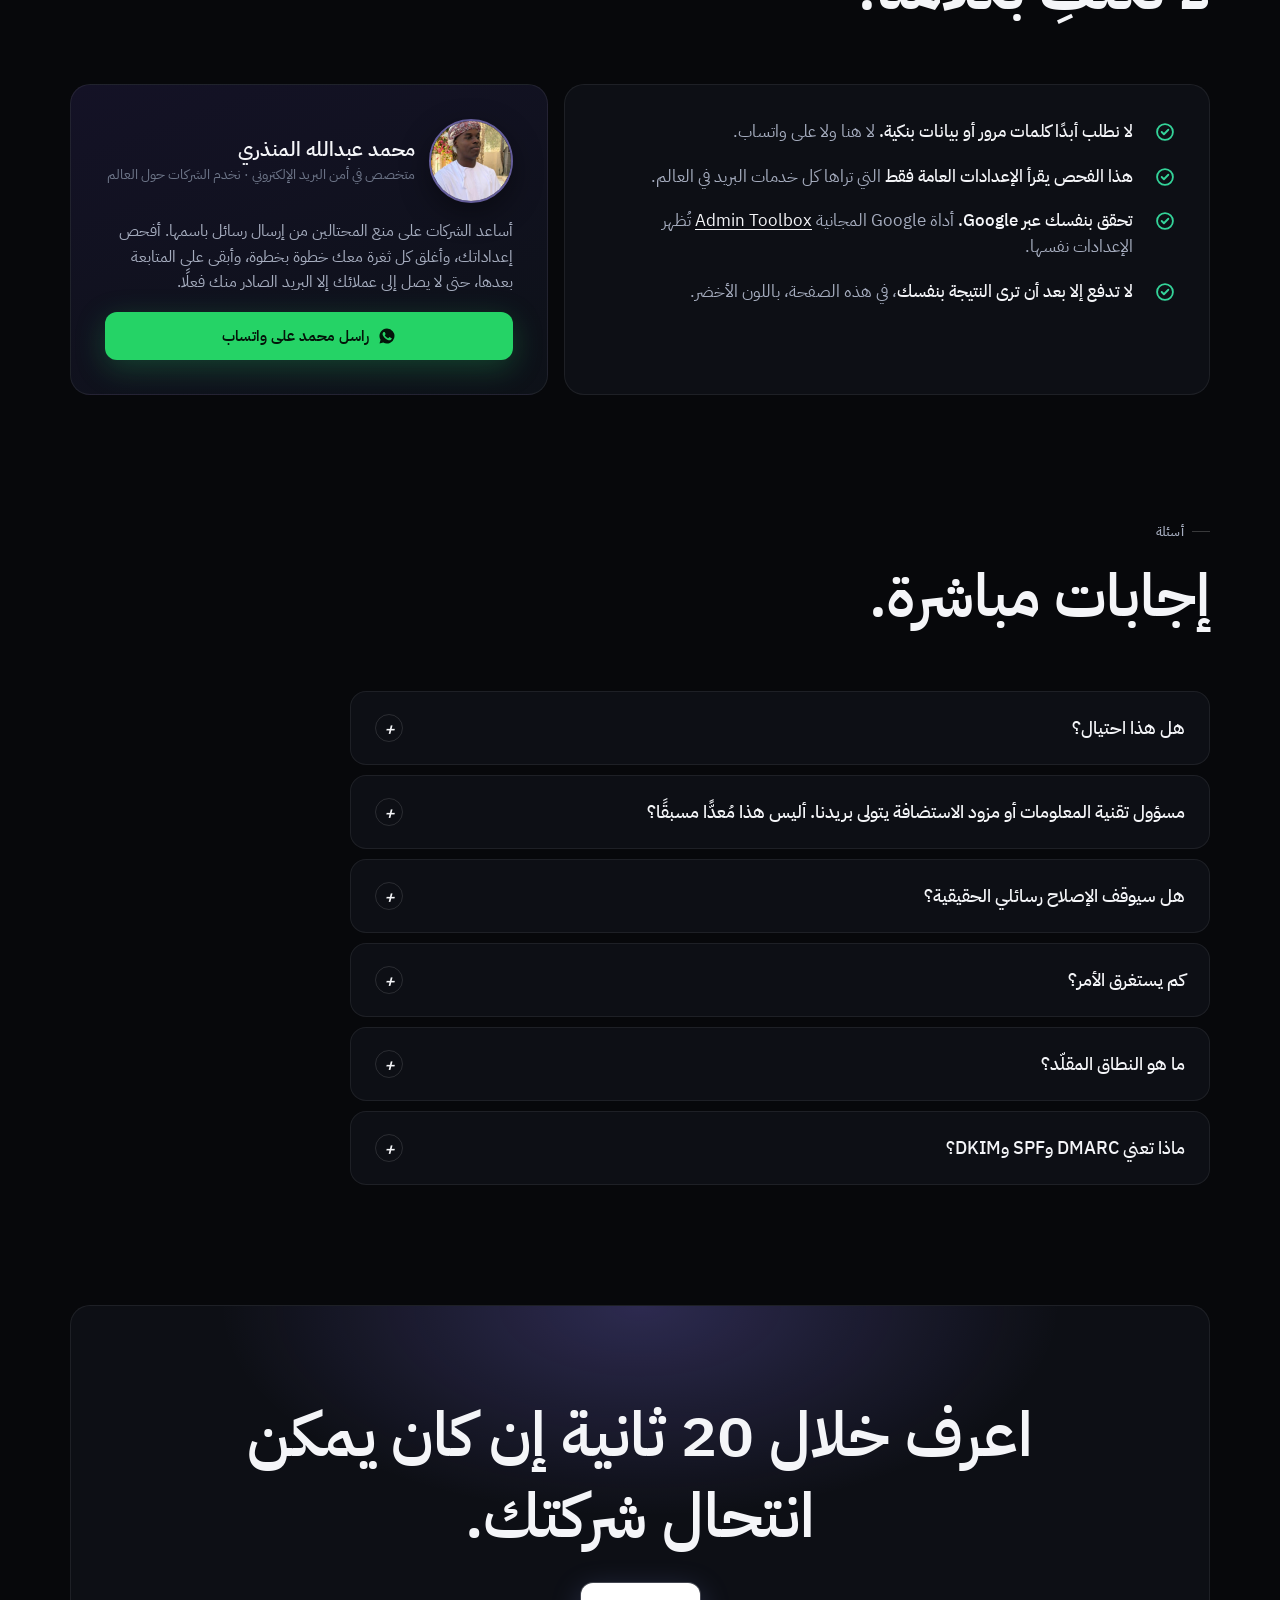
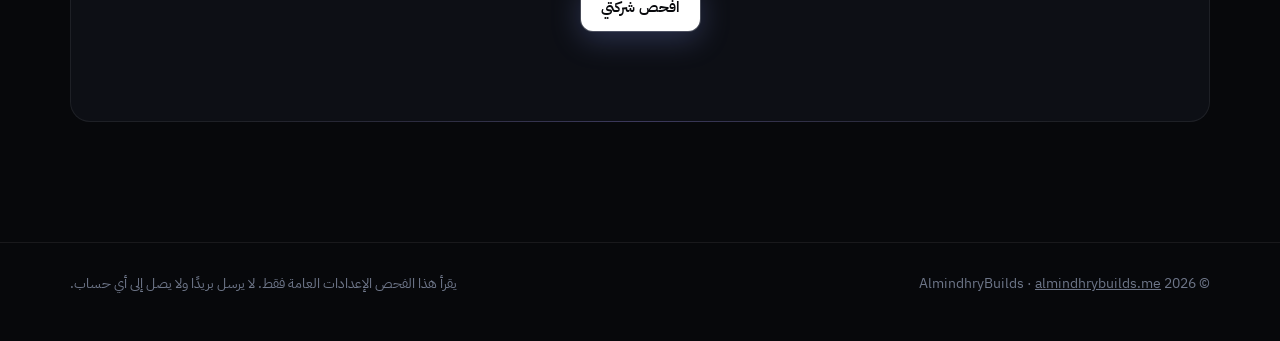
==== commit a2d7b62a: "Make the trust card read like a specialist serving any country The old line was basic and tied to th" ====
--- a/ar/index.html
+++ b/ar/index.html
@@ -4,19 +4,19 @@
 <meta charset="utf-8">
 <meta name="viewport" content="width=device-width, initial-scale=1">
 <title>هل يستطيع أحد إرسال رسائل مزيفة باسم شركتك؟ فحص مجاني خلال 20 ثانية</title>
-<meta name="description" content="يرسل المحتالون فواتير مزيفة تبدو صادرة من شركتك، فيدفعها عملاؤك. افحص مجانًا خلال 20 ثانية إن كان بريد شركتك محميًا. للشركات في الإمارات وعُمان وشرق أفريقيا.">
+<meta name="description" content="يرسل المحتالون فواتير مزيفة تبدو صادرة من شركتك، فيدفعها عملاؤك. افحص مجانًا خلال 20 ثانية إن كان بريد شركتك محميًا. للشركات في كل مكان.">
 <link rel="canonical" href="https://almindhrybuilds.me/check/ar/">
 <link rel="alternate" hreflang="en" href="https://almindhrybuilds.me/check/">
 <link rel="alternate" hreflang="ar" href="https://almindhrybuilds.me/check/ar/">
 <link rel="alternate" hreflang="sw" href="https://almindhrybuilds.me/check/sw/">
 <link rel="alternate" hreflang="x-default" href="https://almindhrybuilds.me/check/">
 <meta name="theme-color" content="#07080b">
-<meta property="og:type" content="website"><meta property="og:url" content="https://almindhrybuilds.me/check/ar/"><meta property="og:title" content="هل يستطيع أحد إرسال رسائل مزيفة باسم شركتك؟ فحص مجاني خلال 20 ثانية"><meta property="og:description" content="يرسل المحتالون فواتير مزيفة تبدو صادرة من شركتك، فيدفعها عملاؤك. افحص مجانًا خلال 20 ثانية إن كان بريد شركتك محميًا. للشركات في الإمارات وعُمان وشرق أفريقيا."><meta property="og:image" content="https://almindhrybuilds.me/check/og.png"><meta property="og:locale" content="ar_AE"><meta name="twitter:card" content="summary_large_image">
+<meta property="og:type" content="website"><meta property="og:url" content="https://almindhrybuilds.me/check/ar/"><meta property="og:title" content="هل يستطيع أحد إرسال رسائل مزيفة باسم شركتك؟ فحص مجاني خلال 20 ثانية"><meta property="og:description" content="يرسل المحتالون فواتير مزيفة تبدو صادرة من شركتك، فيدفعها عملاؤك. افحص مجانًا خلال 20 ثانية إن كان بريد شركتك محميًا. للشركات في كل مكان."><meta property="og:image" content="https://almindhrybuilds.me/check/og.png"><meta property="og:locale" content="ar_AE"><meta name="twitter:card" content="summary_large_image">
 <link rel="icon" href="../favicon.svg" type="image/svg+xml">
 <link rel="preconnect" href="https://fonts.googleapis.com"><link rel="preconnect" href="https://fonts.gstatic.com" crossorigin><link rel="preconnect" href="https://dns.google">
 <link href="https://fonts.googleapis.com/css2?family=Geist:wght@400;500;600&family=Geist+Mono:wght@400;500&family=Instrument+Serif:ital@1&family=IBM+Plex+Sans+Arabic:wght@400;500;600;700&display=swap" rel="stylesheet">
 <link rel="stylesheet" href="../style.css">
-<script type="application/ld+json">{"@context": "https://schema.org", "@type": "WebApplication", "name": "Almindhry Email Fraud Check", "url": "https://almindhrybuilds.me/check/ar/", "applicationCategory": "SecurityApplication", "operatingSystem": "Any", "inLanguage": "ar", "description": "يرسل المحتالون فواتير مزيفة تبدو صادرة من شركتك، فيدفعها عملاؤك. افحص مجانًا خلال 20 ثانية إن كان بريد شركتك محميًا. للشركات في الإمارات وعُمان وشرق أفريقيا.", "offers": {"@type": "Offer", "price": "0", "priceCurrency": "USD"}, "author": {"@type": "Person", "name": "Muhammad Abdulla Almindhry", "url": "https://almindhrybuilds.me/"}}</script>
+<script type="application/ld+json">{"@context": "https://schema.org", "@type": "WebApplication", "name": "Almindhry Email Fraud Check", "url": "https://almindhrybuilds.me/check/ar/", "applicationCategory": "SecurityApplication", "operatingSystem": "Any", "inLanguage": "ar", "description": "يرسل المحتالون فواتير مزيفة تبدو صادرة من شركتك، فيدفعها عملاؤك. افحص مجانًا خلال 20 ثانية إن كان بريد شركتك محميًا. للشركات في كل مكان.", "offers": {"@type": "Offer", "price": "0", "priceCurrency": "USD"}, "author": {"@type": "Person", "name": "Muhammad Abdulla Almindhry", "url": "https://almindhrybuilds.me/"}}</script>
 <script type="application/ld+json">{"@context": "https://schema.org", "@type": "FAQPage", "inLanguage": "ar", "mainEntity": [{"@type": "Question", "name": "هل هذا احتيال؟", "acceptedAnswer": {"@type": "Answer", "text": "سؤال منطقي وعادة جيدة. هذه الصفحة لا تطلب شيئًا سوى اسم الموقع، وتقرأ فقط الإعدادات العامة التي تراها كل خدمات البريد. يمكنك تأكيد النتيجة بأداة Google المجانية على toolbox.googleapps.com/apps/checkmx. وإن طلبت منا الإصلاح، لا تدفع إلا بعد أن تتحول النتيجة إلى الأخضر."}}, {"@type": "Question", "name": "مسؤول تقنية المعلومات أو مزود الاستضافة يتولى بريدنا. أليس هذا مُعدًّا مسبقًا؟", "acceptedAnswer": {"@type": "Answer", "text": "غالبًا لا. إعداد البريد وحمايته من الانتحال مهمتان مختلفتان. من بين 26 شركة تجارة ولوجستيات فحصناها في دبي في نوفمبر 2026، كان يمكن انتحال 23 منها. الفحص يستغرق 20 ثانية، فالأفضل أن تعرف بيقين."}}, {"@type": "Question", "name": "هل سيوقف الإصلاح رسائلي الحقيقية؟", "acceptedAnswer": {"@type": "Answer", "text": "ليس إذا تم على مراحل. نراقب أولًا من يرسل بريدًا باسمك، ونتأكد أن كل نظام حقيقي مُدرج في القائمة المعتمدة، وبعدها فقط نفعّل الحجب."}}, {"@type": "Question", "name": "كم يستغرق الأمر؟", "acceptedAnswer": {"@type": "Answer", "text": "الإعداد جلسة واحدة معك. ثم نحو أسبوعين من المراقبة، وأسبوع في مرحلة «البريد العشوائي»، قبل الرفض الكامل للرسائل المزيفة."}}, {"@type": "Question", "name": "ما هو النطاق المقلّد؟", "acceptedAnswer": {"@type": "Answer", "text": "عنوان موقع يختلف عن عنوانك بحرف واحد، مثل استبدال الحرف o بالرقم صفر. يسجّله المحتالون لإرسال رسائل مقنعة. تسجيله لا يعني أنه خطير، لكنه يستحق المتابعة."}}, {"@type": "Question", "name": "ماذا تعني DMARC وSPF وDKIM؟", "acceptedAnswer": {"@type": "Answer", "text": "هذه هي الأسماء التقنية. SPF هي قائمة المرسلين المعتمدين، وDKIM هو التوقيع الرقمي على رسائلك، وDMARC هو التعليمات التي تطلب من Gmail وOutlook حجب الرسائل المزيفة. فقط DMARC المضبوط على quarantine أو reject يوقفها فعلًا."}}]}</script>
 </head>
 <body>
@@ -133,7 +133,7 @@
   <div class="sh rv"><span class="kicker">لماذا يمكنك الوثوق بهذه الصفحة</span><h2>لا تكتفِ بكلامنا.</h2></div>
   <div class="trust">
     <div class="spot list rv"><ul><li><svg width="20" height="20" viewBox="0 0 24 24" fill="none" stroke="currentColor" stroke-width="2.2" stroke-linecap="round" stroke-linejoin="round"><circle cx="12" cy="12" r="9.5"/><path d="m8 12 2.7 2.7L16 9.3"/></svg><span><b>لا نطلب أبدًا كلمات مرور أو بيانات بنكية.</b> لا هنا ولا على واتساب.</span></li><li><svg width="20" height="20" viewBox="0 0 24 24" fill="none" stroke="currentColor" stroke-width="2.2" stroke-linecap="round" stroke-linejoin="round"><circle cx="12" cy="12" r="9.5"/><path d="m8 12 2.7 2.7L16 9.3"/></svg><span><b>هذا الفحص يقرأ الإعدادات العامة فقط</b> التي تراها كل خدمات البريد في العالم.</span></li><li><svg width="20" height="20" viewBox="0 0 24 24" fill="none" stroke="currentColor" stroke-width="2.2" stroke-linecap="round" stroke-linejoin="round"><circle cx="12" cy="12" r="9.5"/><path d="m8 12 2.7 2.7L16 9.3"/></svg><span><b>تحقق بنفسك عبر Google.</b> أداة Google المجانية <a href="https://toolbox.googleapps.com/apps/checkmx/" target="_blank" rel="noopener">Admin Toolbox</a> تُظهر الإعدادات نفسها.</span></li><li><svg width="20" height="20" viewBox="0 0 24 24" fill="none" stroke="currentColor" stroke-width="2.2" stroke-linecap="round" stroke-linejoin="round"><circle cx="12" cy="12" r="9.5"/><path d="m8 12 2.7 2.7L16 9.3"/></svg><span><b>لا تدفع إلا بعد أن ترى النتيجة بنفسك</b>، في هذه الصفحة، باللون الأخضر.</span></li></ul></div>
-    <div class="spot me rv d1"><div class="who"><img class="avp" src="../me.jpg" alt="محمد عبدالله المنذري" width="84" height="84" loading="lazy"><div><h3>محمد عبدالله المنذري</h3><small>الحماية من احتيال البريد · الإمارات، عُمان، شرق أفريقيا</small></div></div><p>أكتشف ثغرات احتيال البريد وأغلقها للشركات. اسألني أي شيء على واتساب، حتى لو لم تكن بحاجة إلى إصلاح.</p><a class="btn wa" data-wa-main href="https://wa.me/601123109560" target="_blank" rel="noopener"><svg width="18" height="18" viewBox="0 0 24 24" fill="currentColor" aria-hidden="true"><path d="M12 2a10 10 0 0 0-8.6 15.1L2 22l5-1.3A10 10 0 1 0 12 2zm5.8 14.2c-.2.7-1.4 1.3-2 1.4-.5.1-1.1.1-1.8-.1-.4-.1-1-.3-1.7-.6-3-1.3-4.9-4.3-5-4.5-.2-.2-1.2-1.6-1.2-3s.8-2.2 1-2.5c.3-.3.6-.4.8-.4h.6c.2 0 .4 0 .6.5l.9 2.1c.1.2.1.4 0 .6l-.3.5-.4.5c-.1.1-.3.3-.1.6.2.3.8 1.3 1.7 2.1 1.2 1 2.1 1.3 2.4 1.5.3.1.5.1.7-.1l1-1.2c.2-.3.4-.2.7-.1l2 1c.3.1.5.2.5.3.1.2.1.8-.1 1.4z"/></svg><span>راسل محمد على واتساب</span></a></div>
+    <div class="spot me rv d1"><div class="who"><img class="avp" src="../me.jpg" alt="محمد عبدالله المنذري" width="84" height="84" loading="lazy"><div><h3>محمد عبدالله المنذري</h3><small>متخصص في أمن البريد الإلكتروني · نخدم الشركات حول العالم</small></div></div><p>أساعد الشركات على منع المحتالين من إرسال رسائل باسمها. أفحص إعداداتك، وأغلق كل ثغرة معك خطوة بخطوة، وأبقى على المتابعة بعدها، حتى لا يصل إلى عملائك إلا البريد الصادر منك فعلًا.</p><a class="btn wa" data-wa-main href="https://wa.me/601123109560" target="_blank" rel="noopener"><svg width="18" height="18" viewBox="0 0 24 24" fill="currentColor" aria-hidden="true"><path d="M12 2a10 10 0 0 0-8.6 15.1L2 22l5-1.3A10 10 0 1 0 12 2zm5.8 14.2c-.2.7-1.4 1.3-2 1.4-.5.1-1.1.1-1.8-.1-.4-.1-1-.3-1.7-.6-3-1.3-4.9-4.3-5-4.5-.2-.2-1.2-1.6-1.2-3s.8-2.2 1-2.5c.3-.3.6-.4.8-.4h.6c.2 0 .4 0 .6.5l.9 2.1c.1.2.1.4 0 .6l-.3.5-.4.5c-.1.1-.3.3-.1.6.2.3.8 1.3 1.7 2.1 1.2 1 2.1 1.3 2.4 1.5.3.1.5.1.7-.1l1-1.2c.2-.3.4-.2.7-.1l2 1c.3.1.5.2.5.3.1.2.1.8-.1 1.4z"/></svg><span>راسل محمد على واتساب</span></a></div>
   </div>
 </div></section>
 
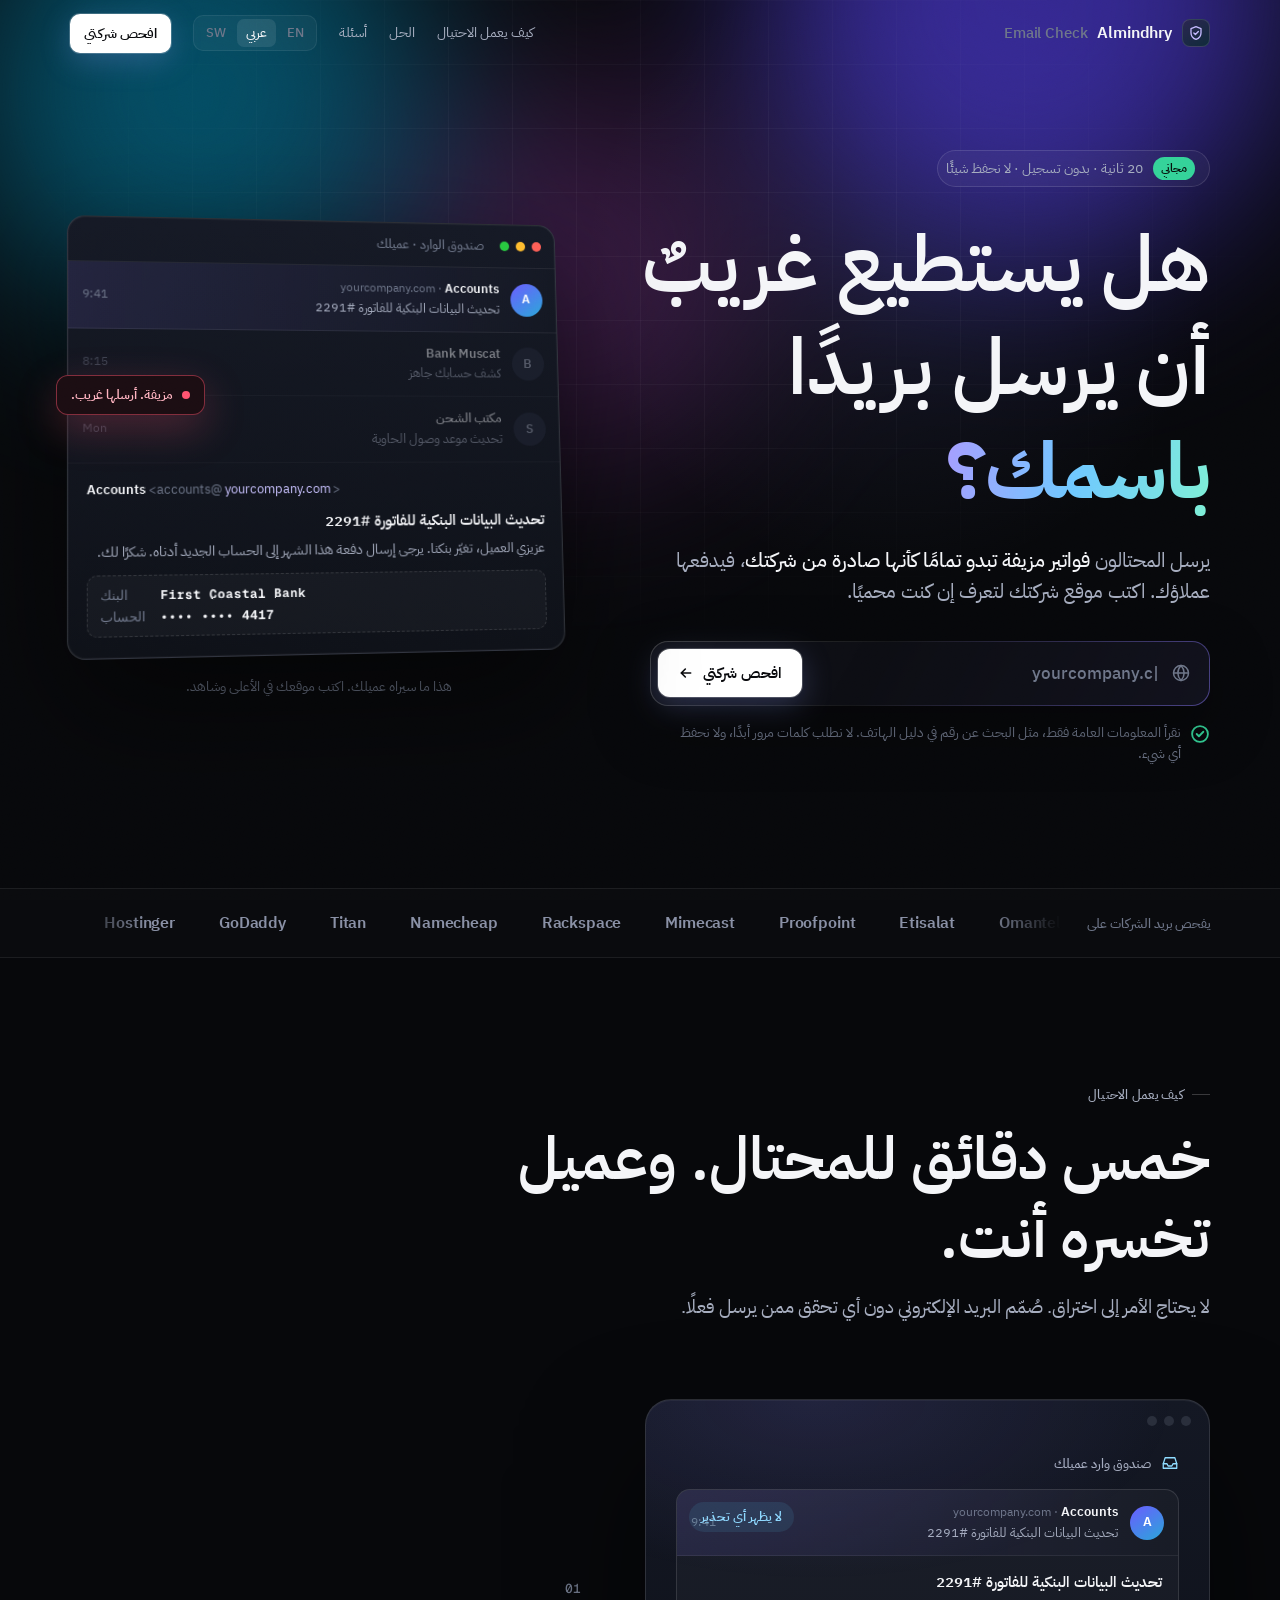
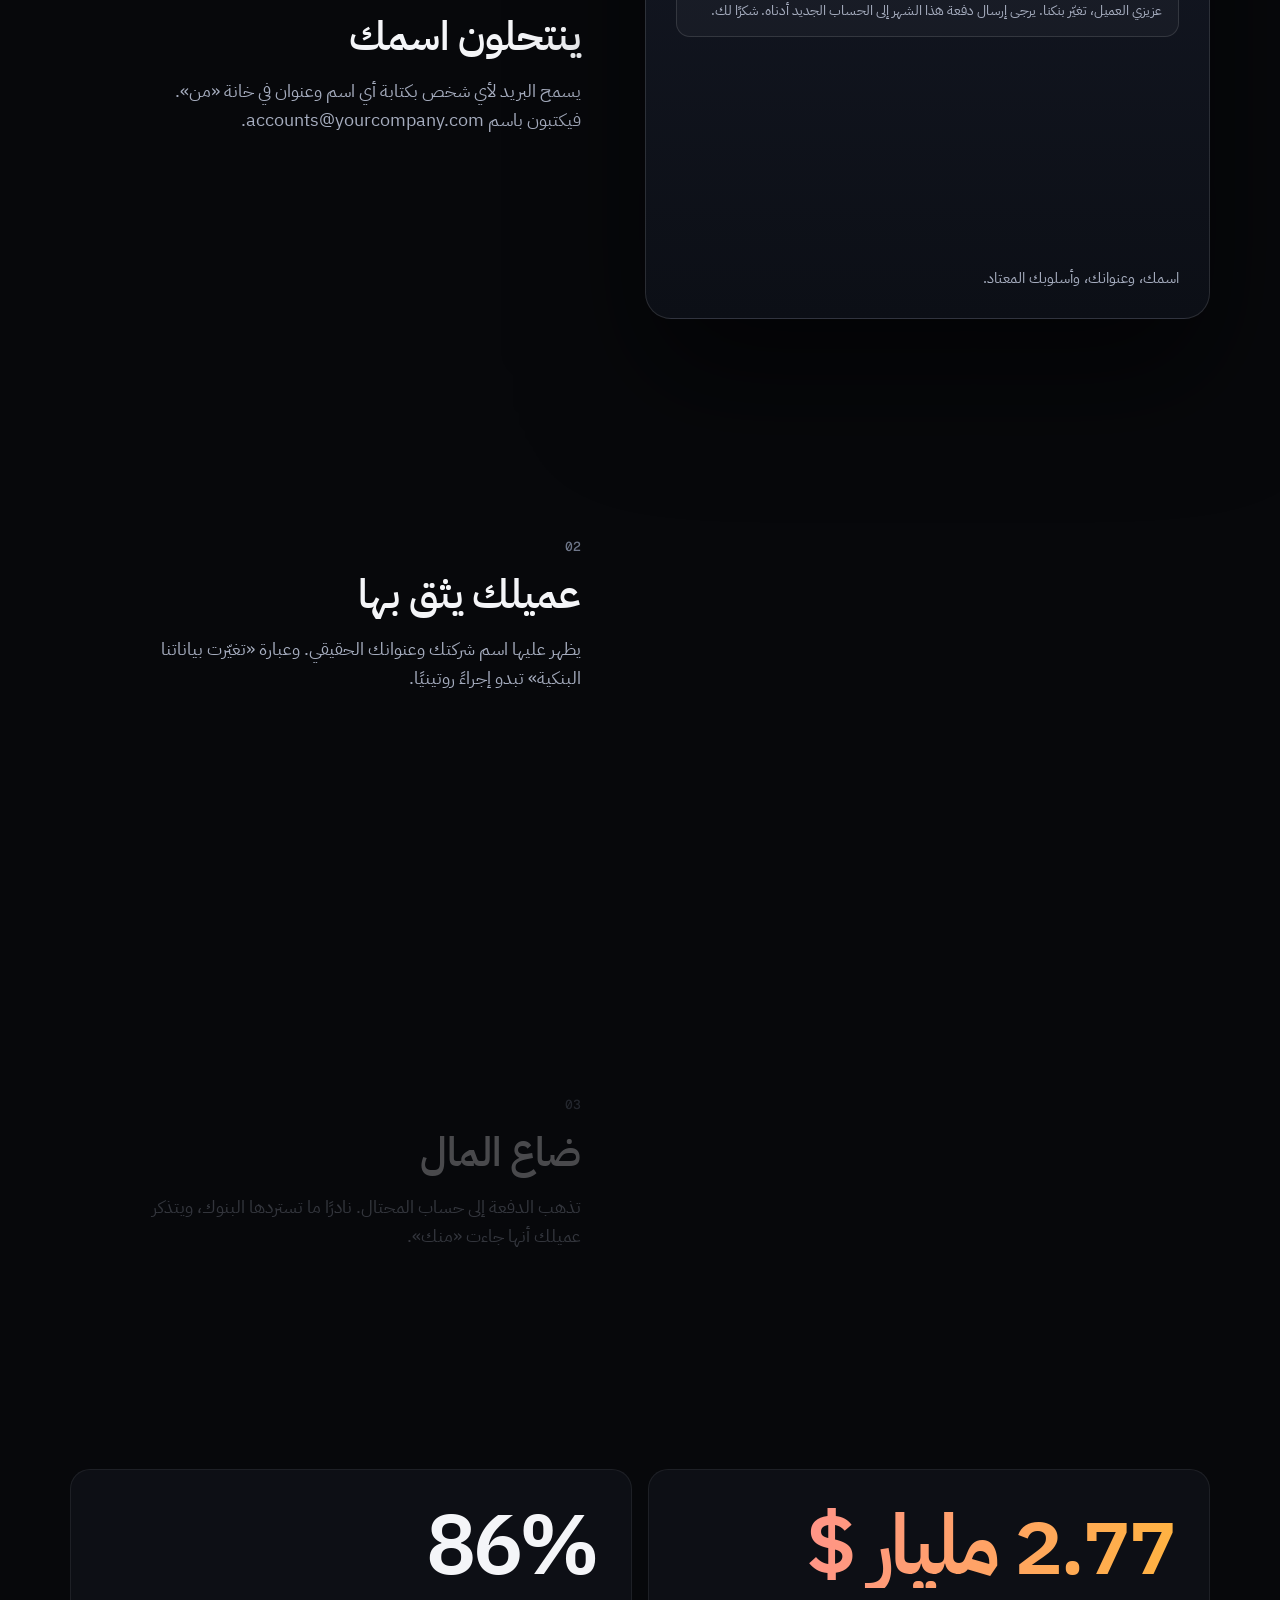
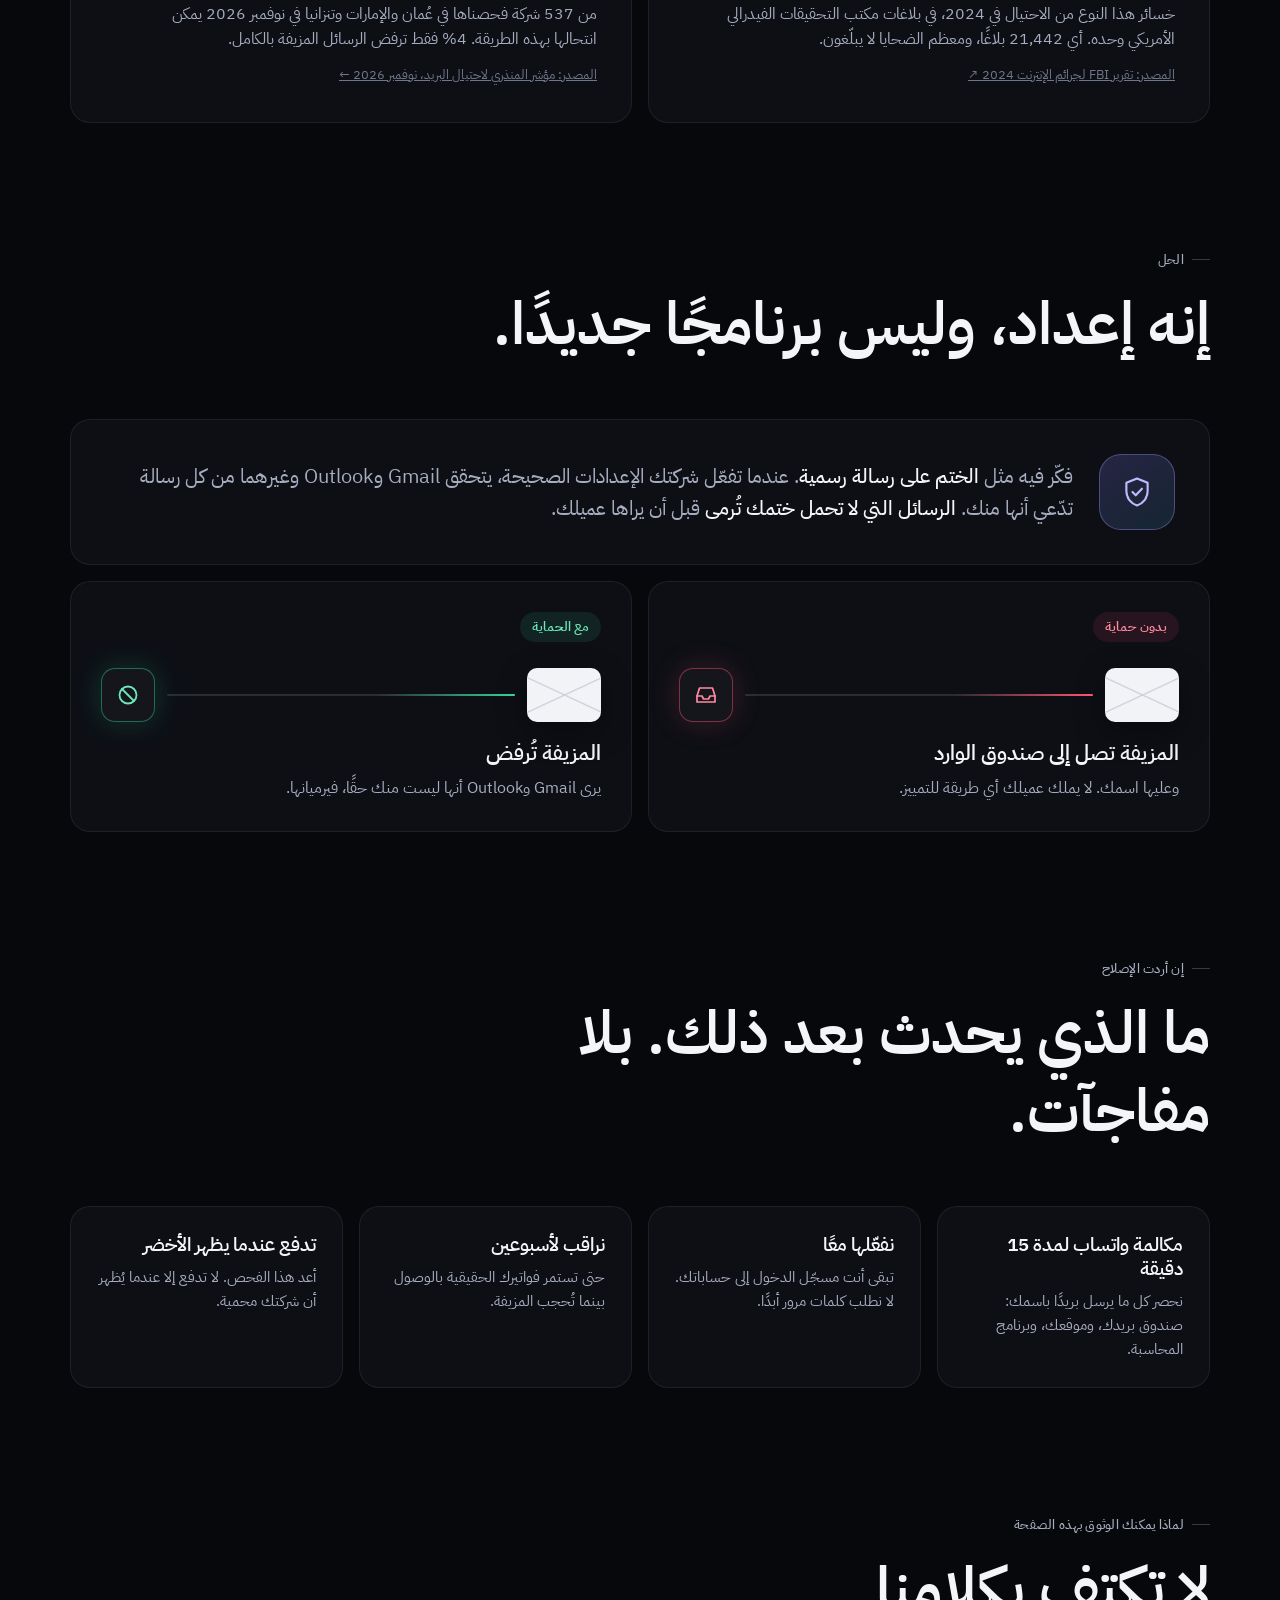
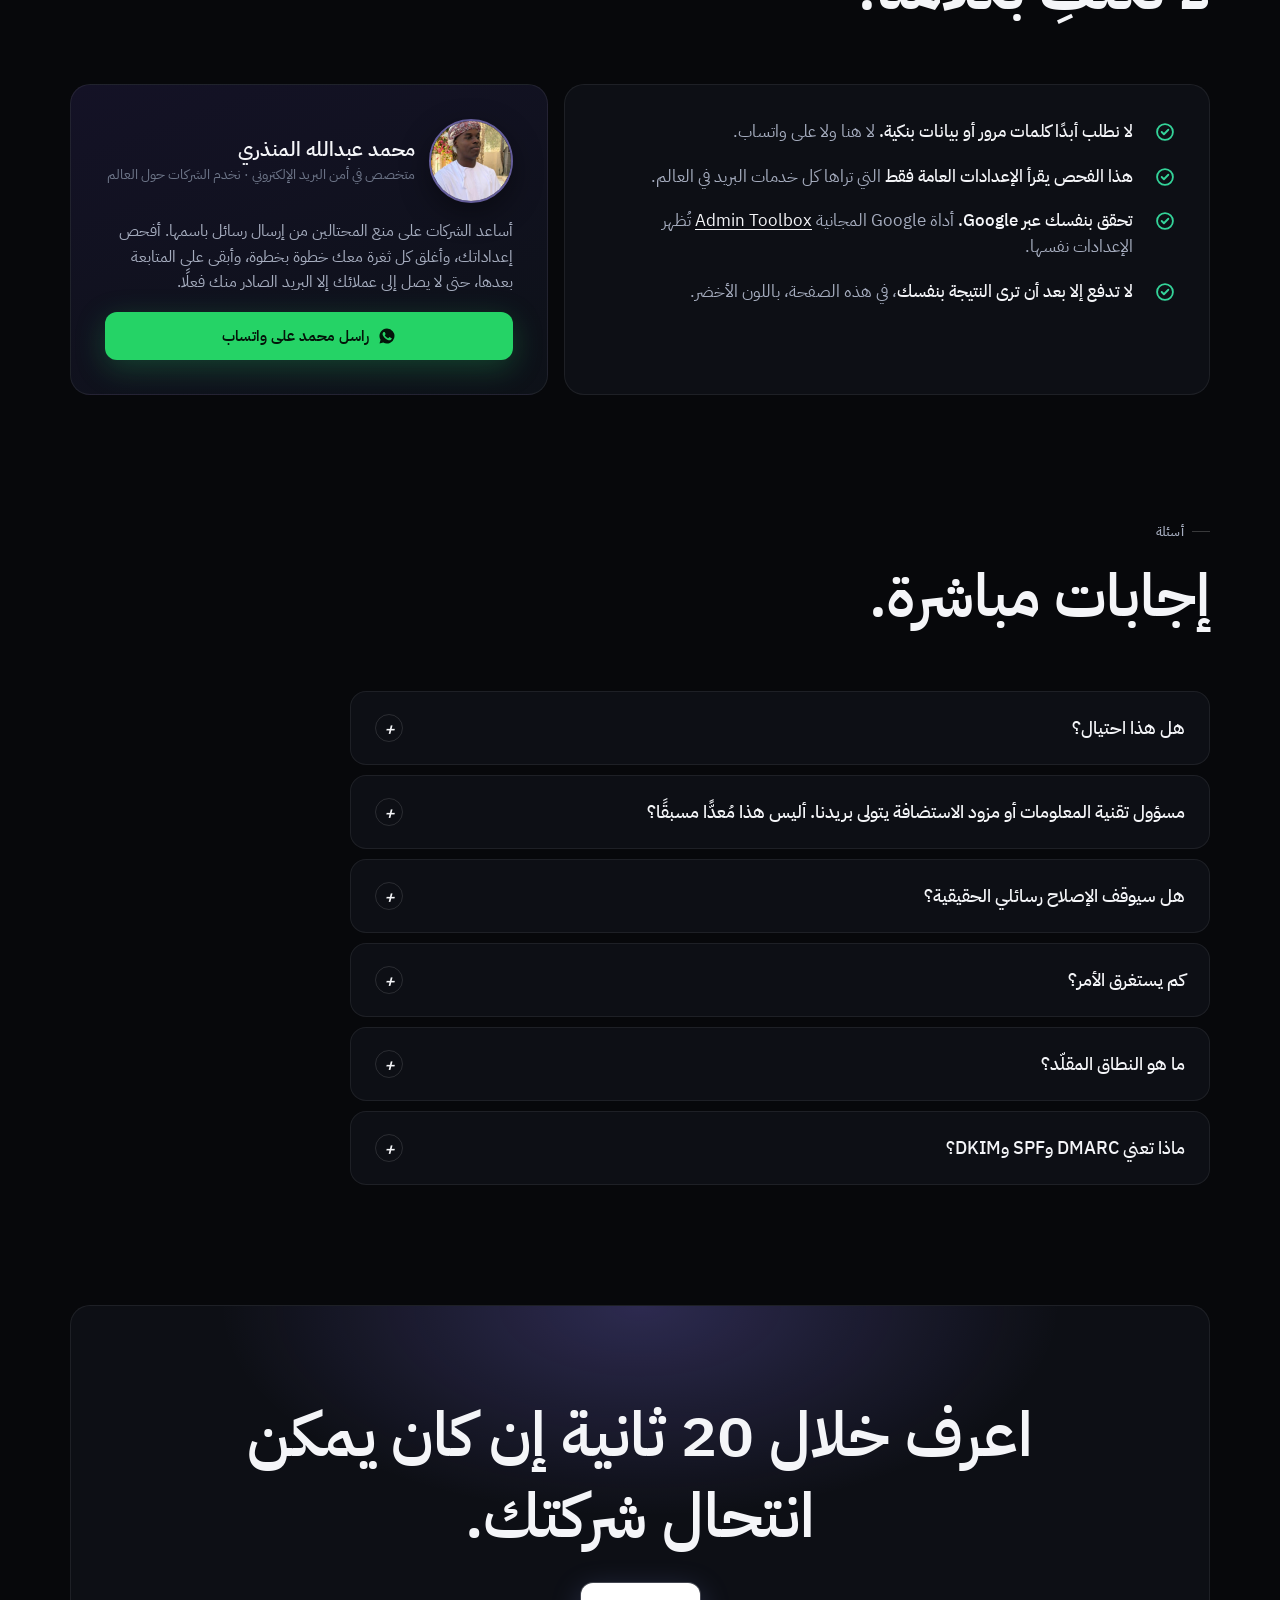
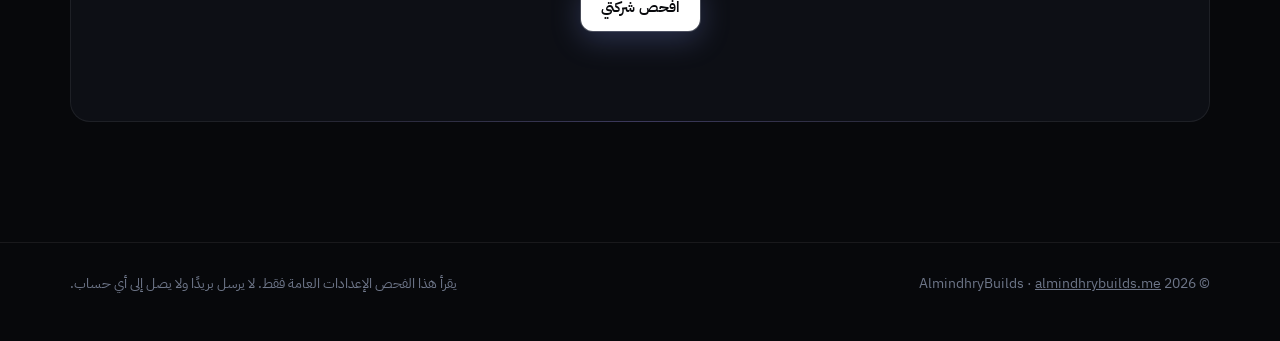
==== commit d83372da: "Publish the first Email Fraud Index (November 2026) 537 companies in Oman, the UAE and Tanzania, mea" ====
--- a/ar/index.html
+++ b/ar/index.html
@@ -111,7 +111,7 @@
   </div>
   <div class="stats">
     <div class="spot stat rv"><div class="big rd"><span class="cnt" data-to="2.77" data-dec="2">2.77</span> مليار $</div><p>خسائر هذا النوع من الاحتيال في 2024، في بلاغات مكتب التحقيقات الفيدرالي الأمريكي وحده. أي 21,442 بلاغًا، ومعظم الضحايا لا يبلّغون.</p><a href="https://www.ic3.gov/AnnualReport/Reports/2024_IC3Report.pdf" target="_blank" rel="noopener">المصدر: تقرير FBI لجرائم الإنترنت 2024 ↗</a></div>
-    <div class="spot stat rv d1"><div class="big"><span class="cnt" data-to="23" data-dec="0">23</span> من 26</div><p>شركة تجارة ولوجستيات فحصناها في دبي في نوفمبر 2026 يمكن انتحالها بهذه الطريقة.</p><a>المصدر: فحصنا للإعدادات العامة</a></div>
+    <div class="spot stat rv d1"><div class="big"><span class="cnt" data-to="86" data-dec="0">86</span>%</div><p>من 537 شركة فحصناها في عُمان والإمارات وتنزانيا في نوفمبر 2026 يمكن انتحالها بهذه الطريقة. 4% فقط ترفض الرسائل المزيفة بالكامل.</p><a href="../fraud-index/">المصدر: مؤشر المنذري لاحتيال البريد، نوفمبر 2026 ←</a></div>
   </div>
 </div></section>
 
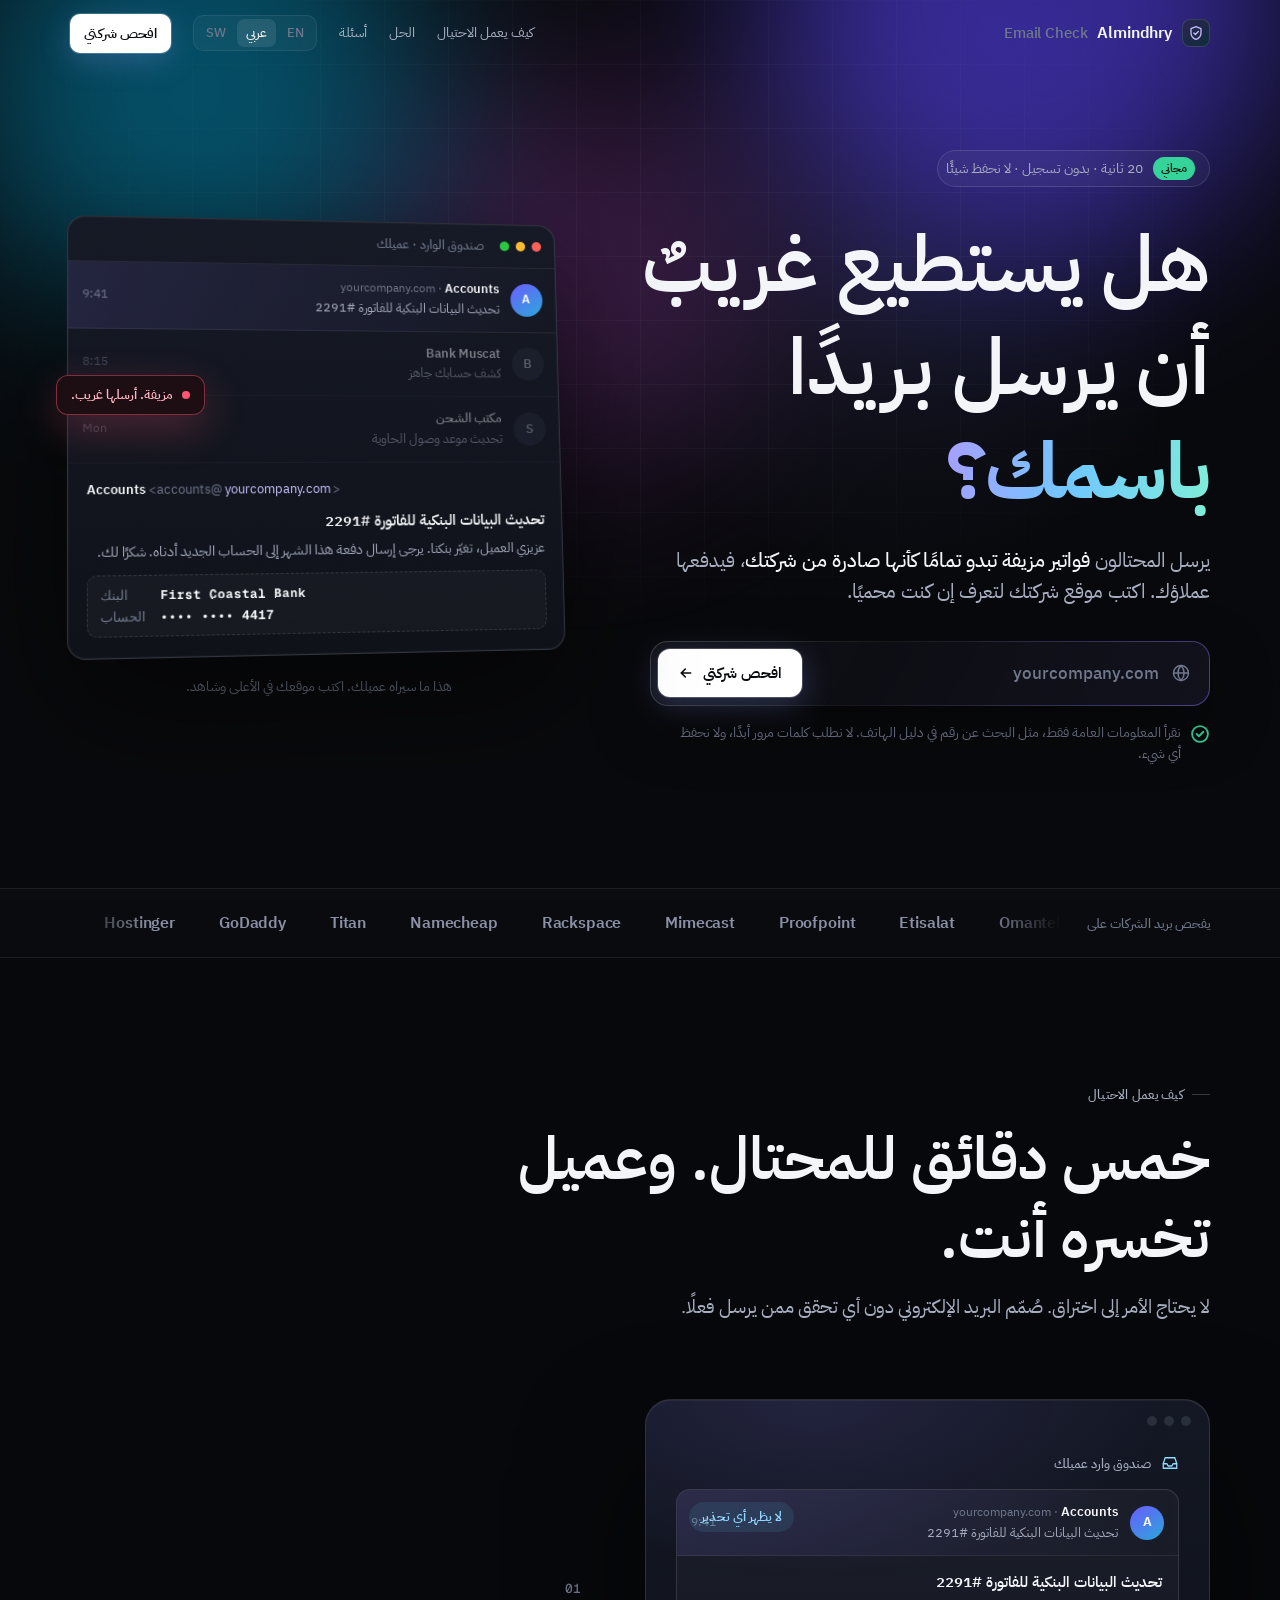
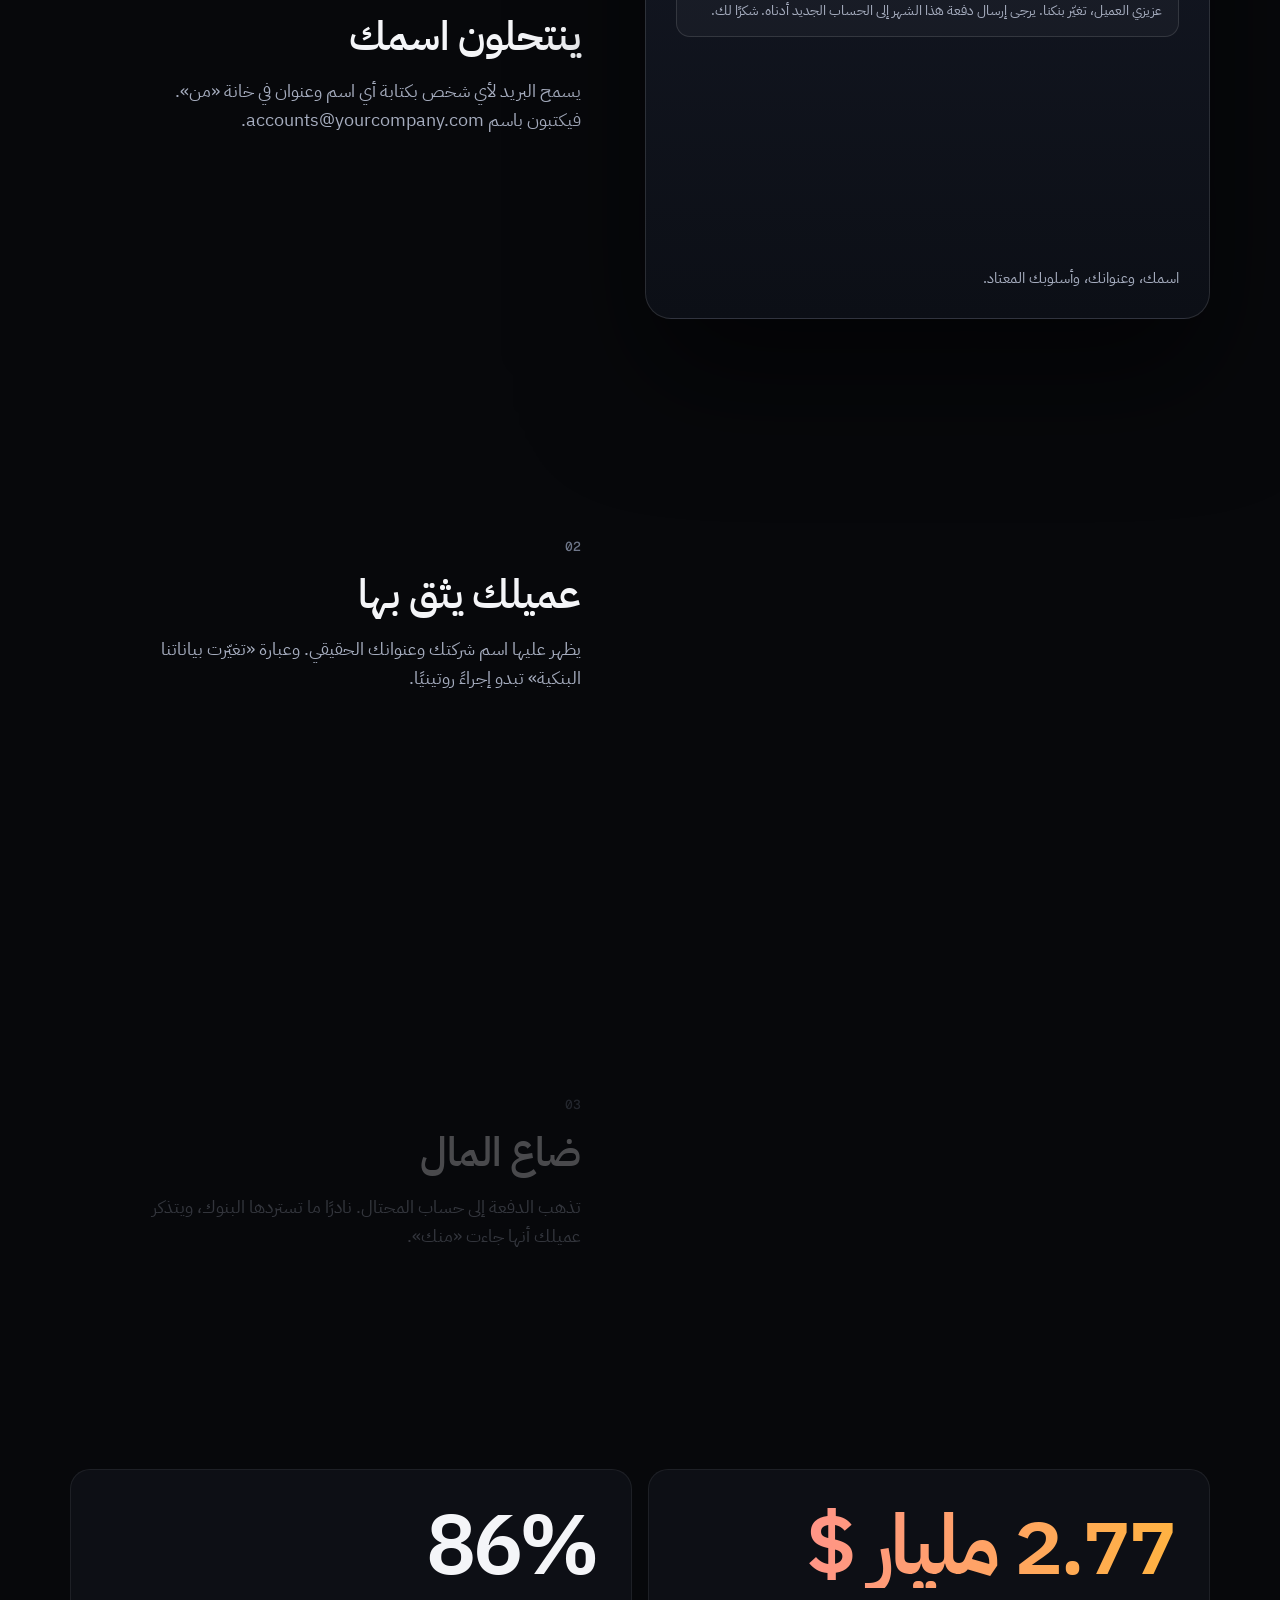
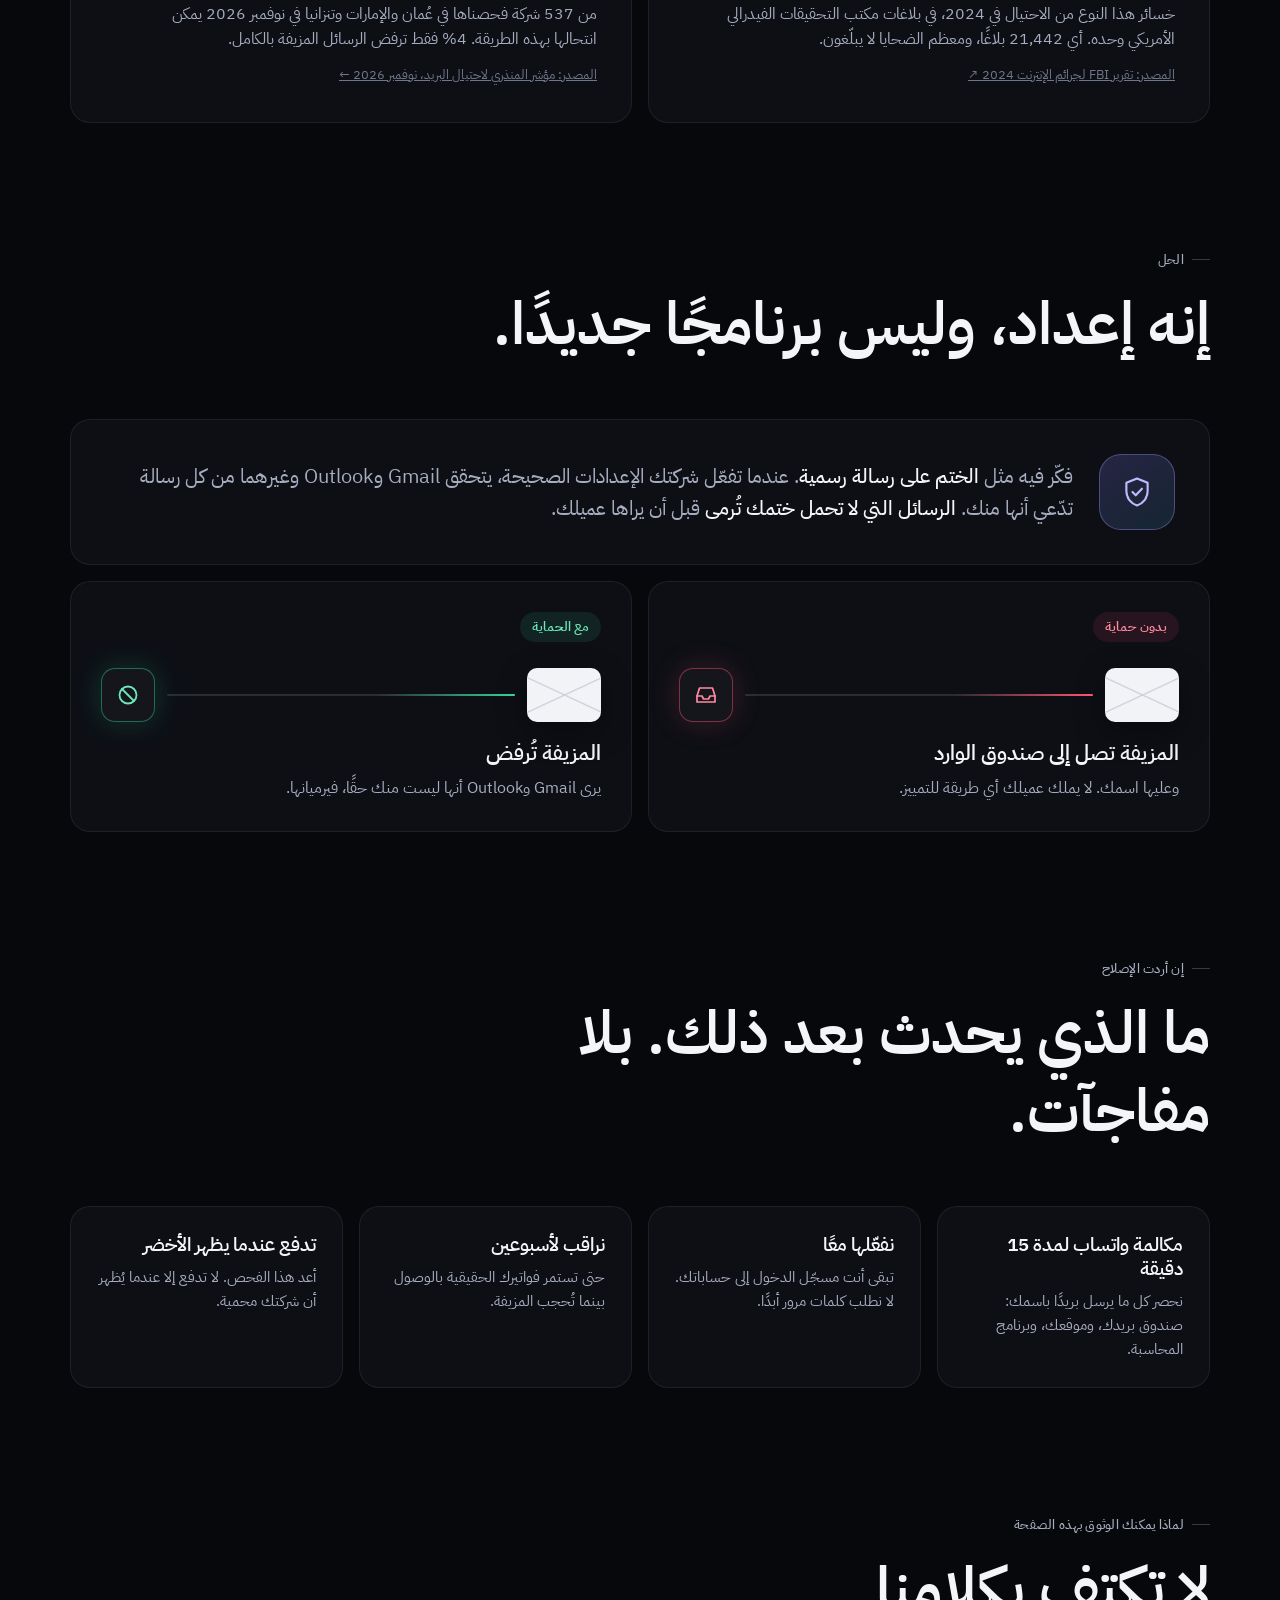
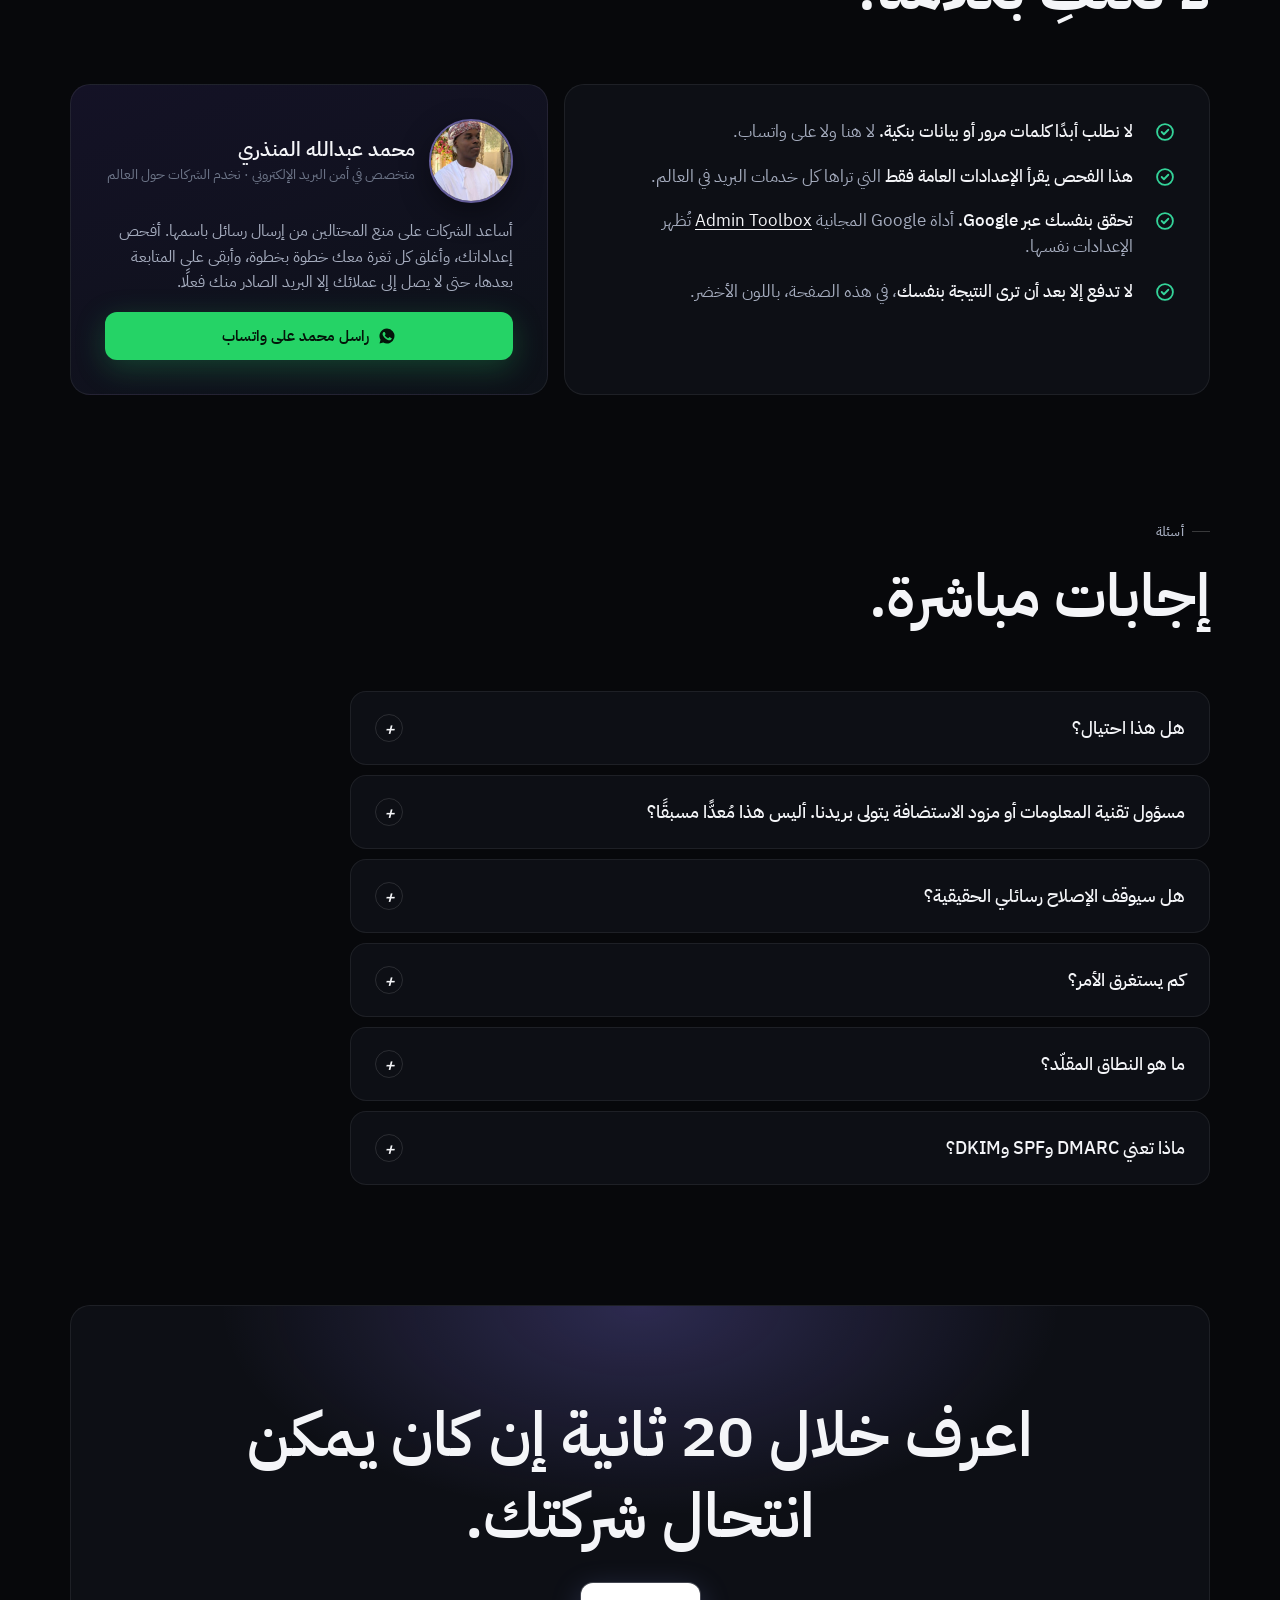
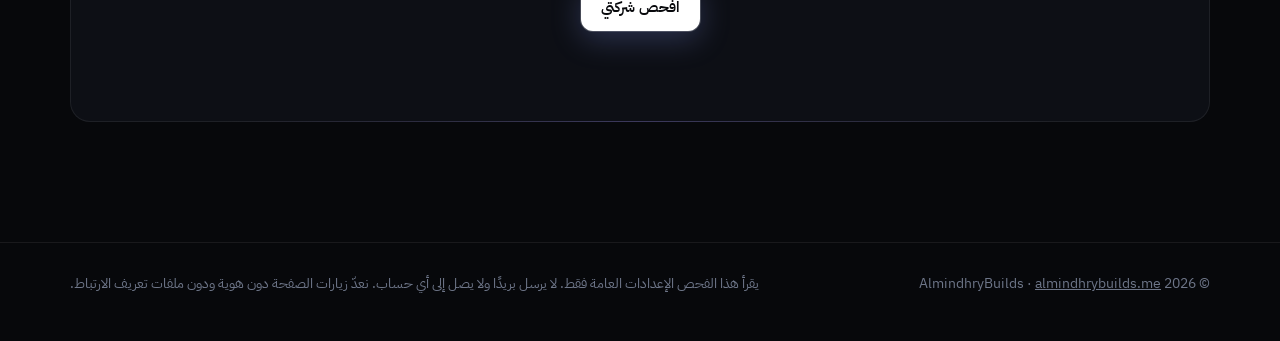
==== commit e3639b47: "Add cookieless Cloudflare Web Analytics We need to know whether LinkedIn posts and outreach send any" ====
--- a/ar/index.html
+++ b/ar/index.html
@@ -143,7 +143,8 @@
 </div></section>
 
 <section style="padding-top:0"><div class="wrap"><div class="spot final rv"><h2>اعرف خلال 20 ثانية إن كان يمكن انتحال شركتك.</h2><a class="btn w" href="#" data-focus>افحص شركتي</a></div></div></section>
-<footer><div class="wrap"><span>© <span id="yr"></span> AlmindhryBuilds · <a href="/" style="color:inherit">almindhrybuilds.me</a></span><span>يقرأ هذا الفحص الإعدادات العامة فقط. لا يرسل بريدًا ولا يصل إلى أي حساب.</span></div></footer>
+<footer><div class="wrap"><span>© <span id="yr"></span> AlmindhryBuilds · <a href="/" style="color:inherit">almindhrybuilds.me</a></span><span>يقرأ هذا الفحص الإعدادات العامة فقط. لا يرسل بريدًا ولا يصل إلى أي حساب. نعدّ زيارات الصفحة دون هوية ودون ملفات تعريف الارتباط.</span></div></footer>
 <script src="../app.js" defer></script>
+<script defer src='https://static.cloudflareinsights.com/beacon.min.js' data-cf-beacon='{"token": "373cd8223e39418493073665583a57c6", "spa": false}'></script>
 </body>
 </html>
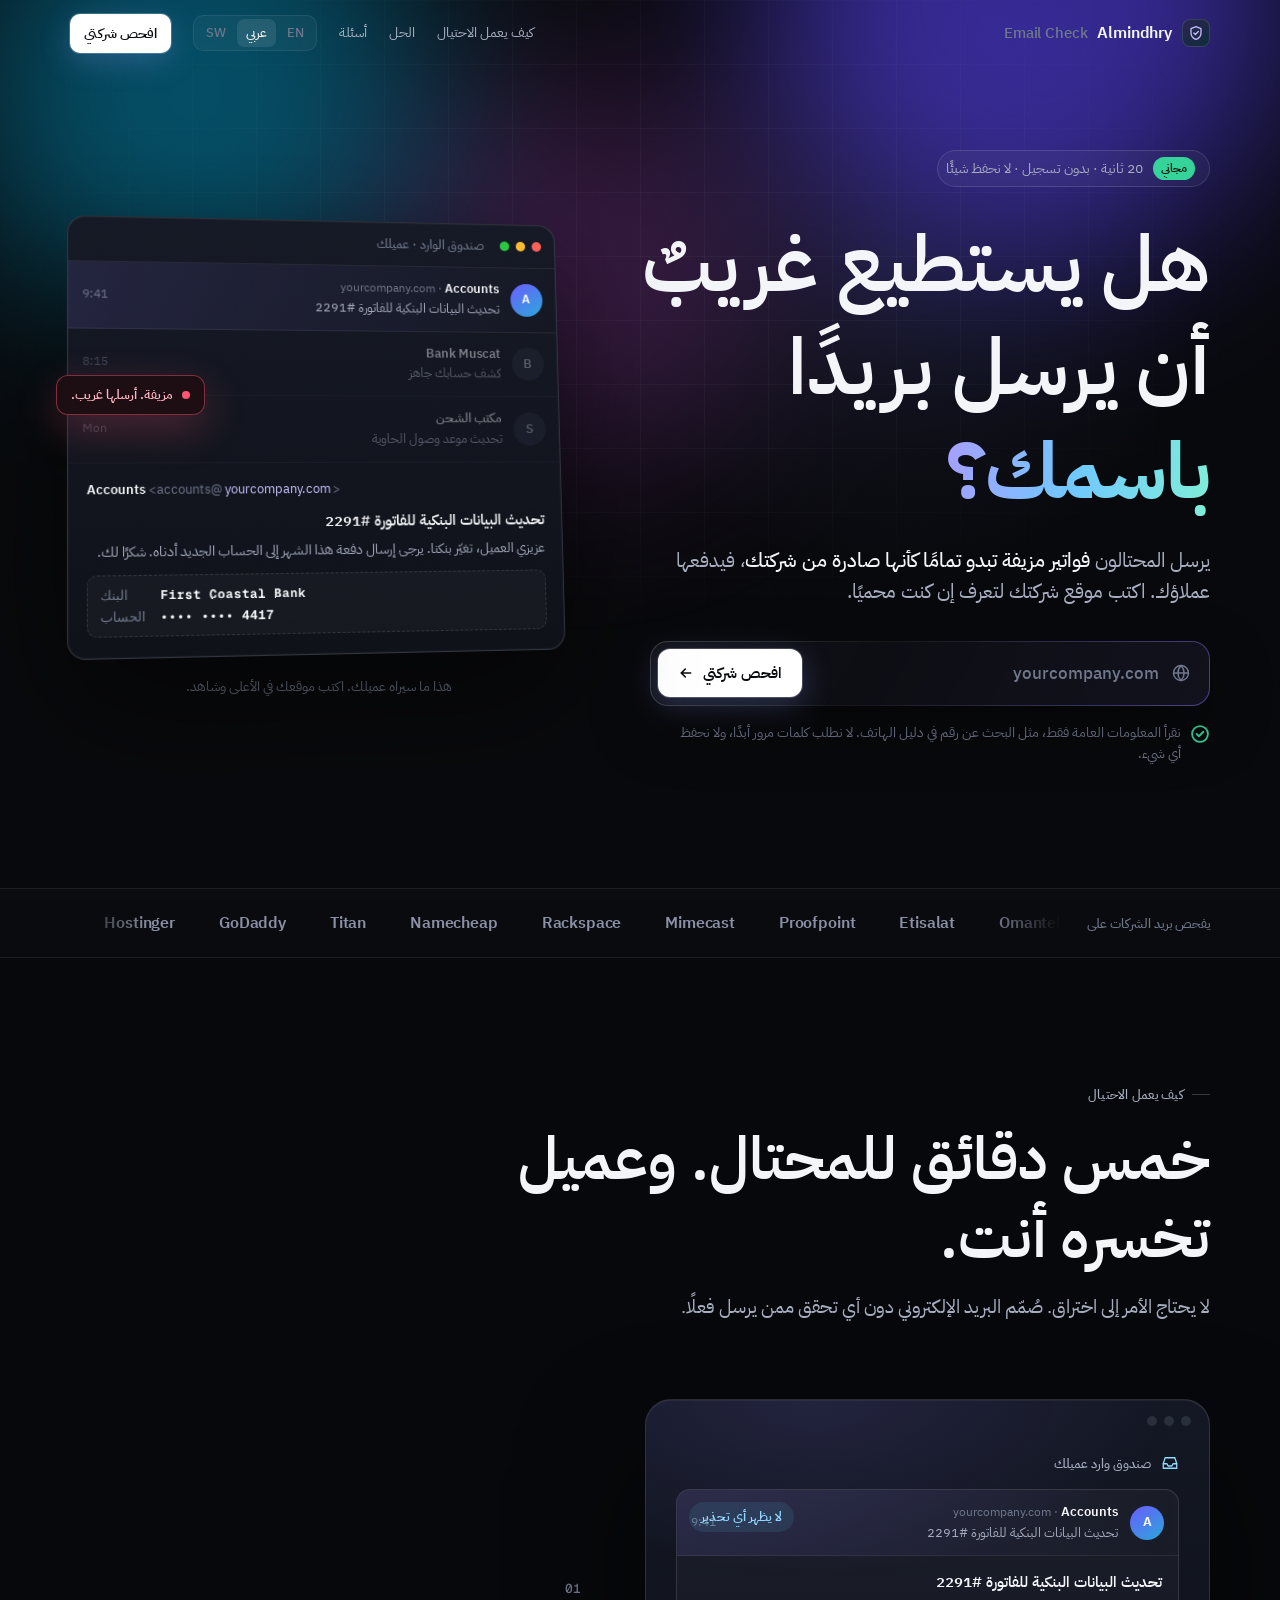
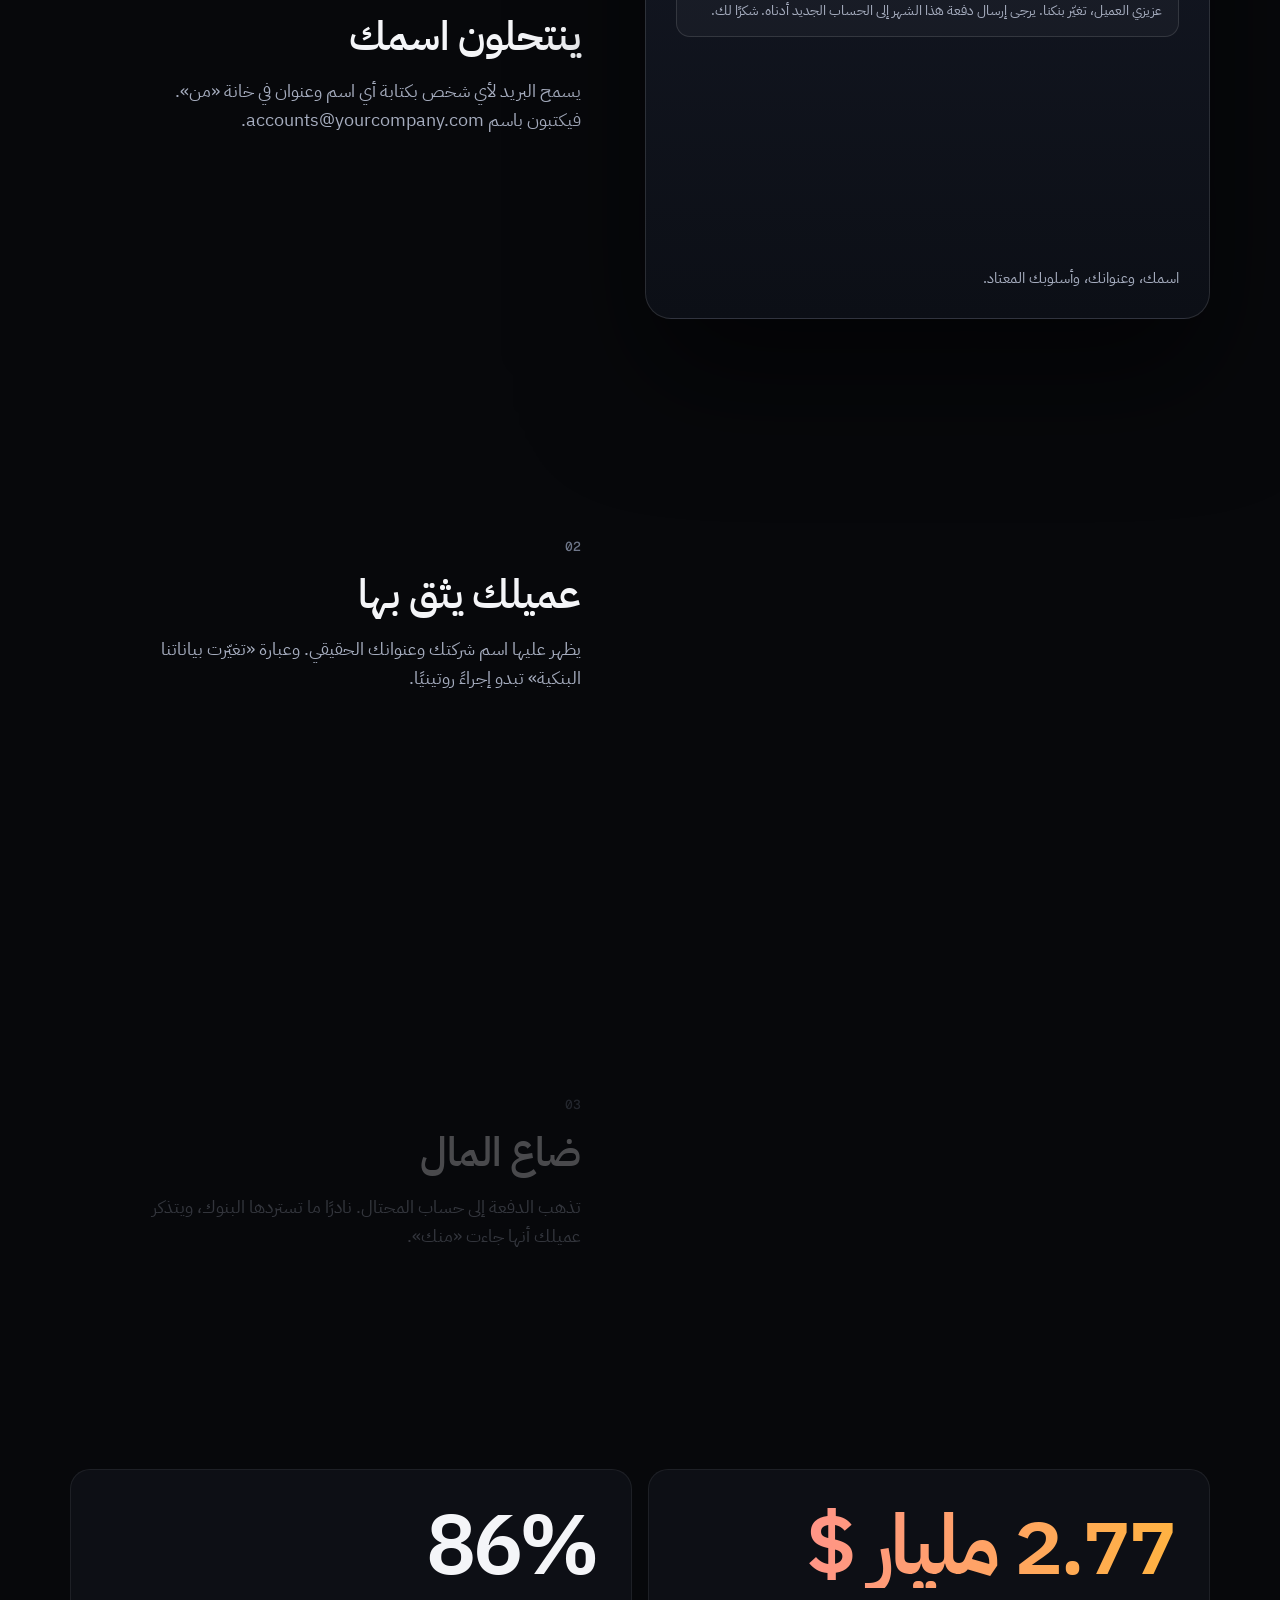
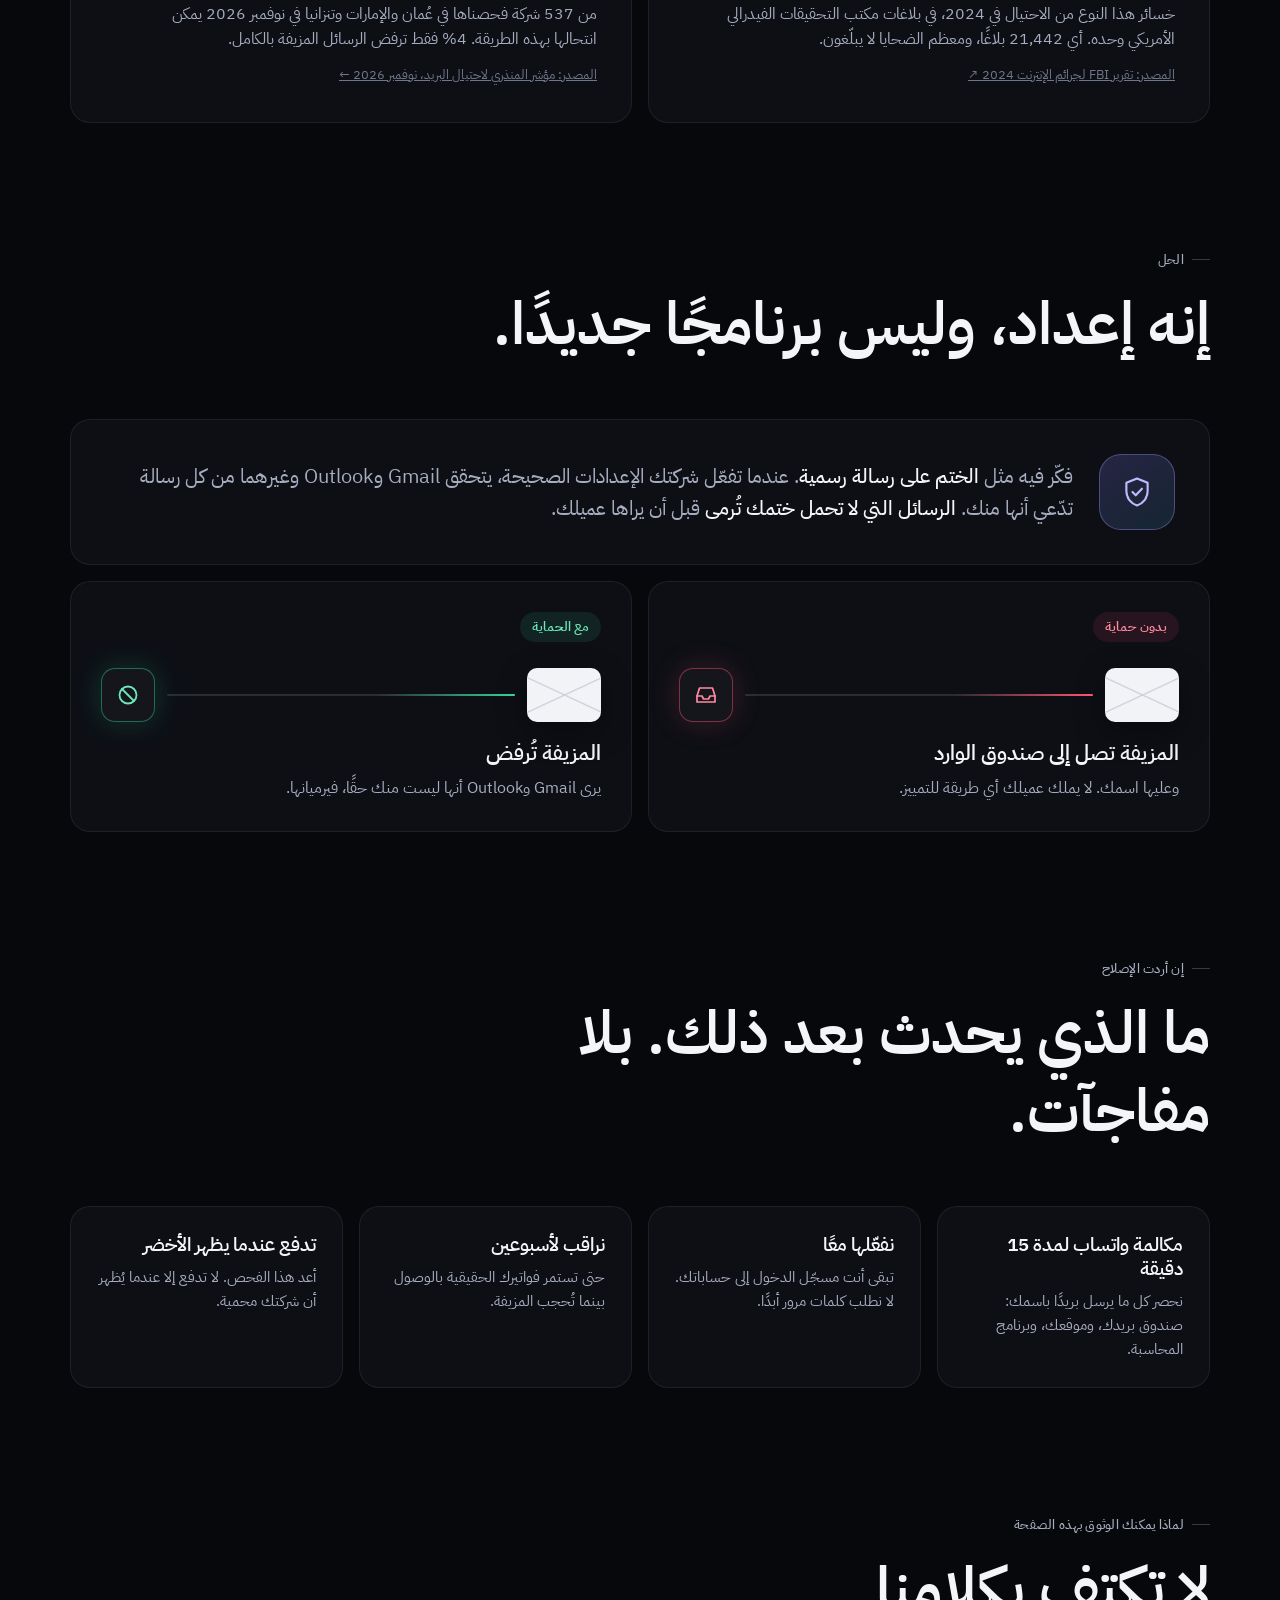
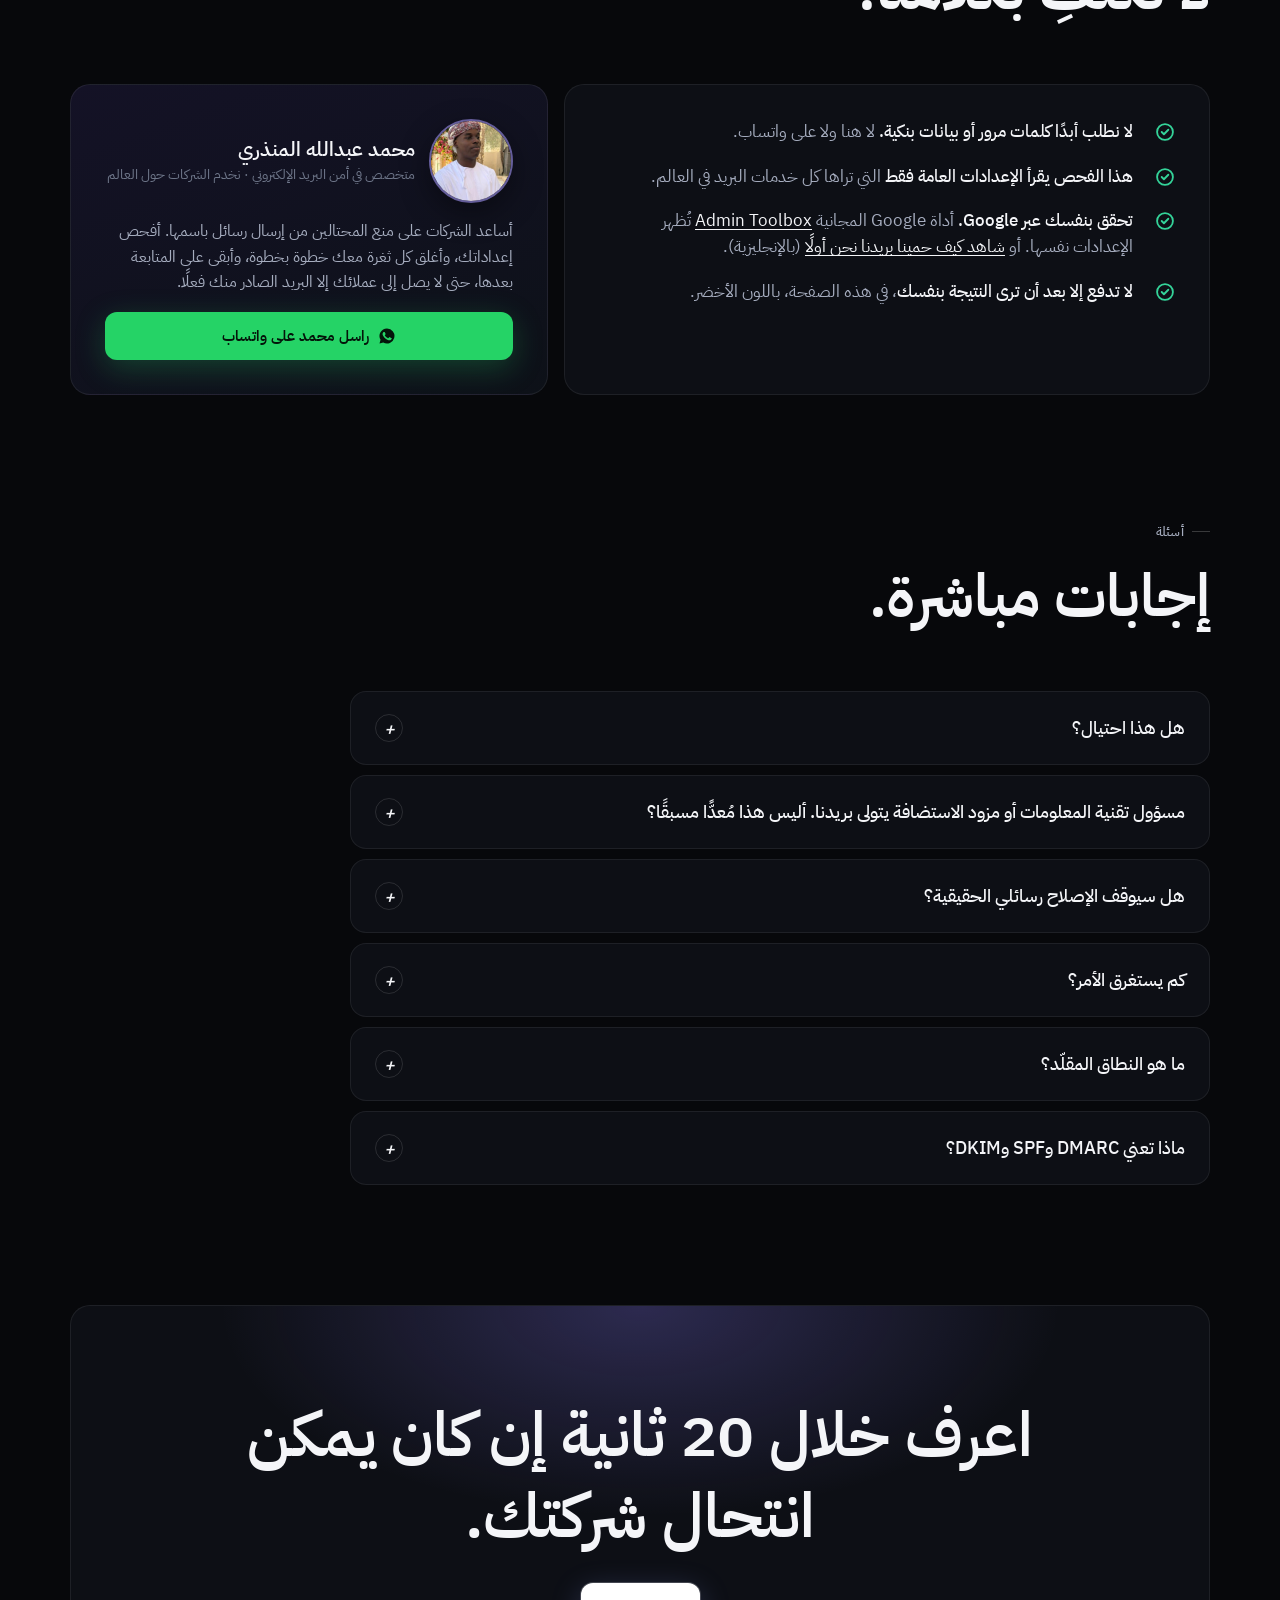
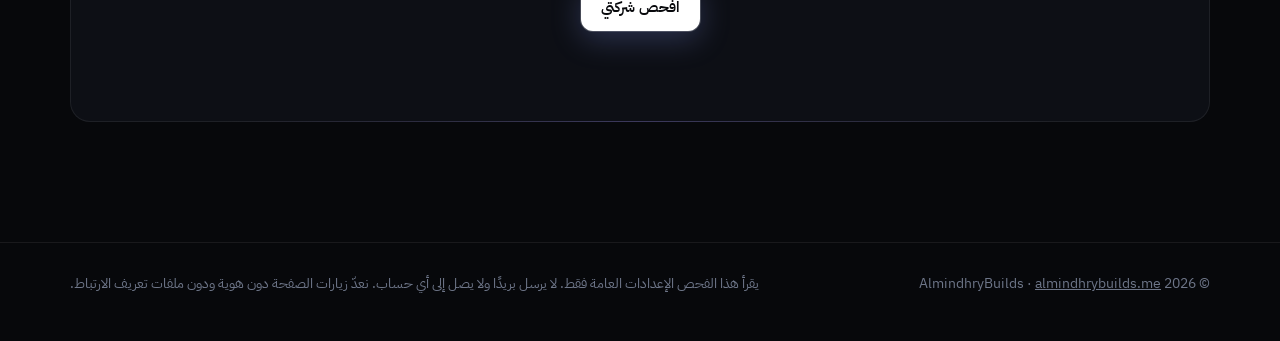
==== commit 71489514: "Link the proof page from the checker's trust section Visitors who doubt the checker now have one cli" ====
--- a/ar/index.html
+++ b/ar/index.html
@@ -132,7 +132,7 @@
 <section style="padding-top:0"><div class="wrap">
   <div class="sh rv"><span class="kicker">لماذا يمكنك الوثوق بهذه الصفحة</span><h2>لا تكتفِ بكلامنا.</h2></div>
   <div class="trust">
-    <div class="spot list rv"><ul><li><svg width="20" height="20" viewBox="0 0 24 24" fill="none" stroke="currentColor" stroke-width="2.2" stroke-linecap="round" stroke-linejoin="round"><circle cx="12" cy="12" r="9.5"/><path d="m8 12 2.7 2.7L16 9.3"/></svg><span><b>لا نطلب أبدًا كلمات مرور أو بيانات بنكية.</b> لا هنا ولا على واتساب.</span></li><li><svg width="20" height="20" viewBox="0 0 24 24" fill="none" stroke="currentColor" stroke-width="2.2" stroke-linecap="round" stroke-linejoin="round"><circle cx="12" cy="12" r="9.5"/><path d="m8 12 2.7 2.7L16 9.3"/></svg><span><b>هذا الفحص يقرأ الإعدادات العامة فقط</b> التي تراها كل خدمات البريد في العالم.</span></li><li><svg width="20" height="20" viewBox="0 0 24 24" fill="none" stroke="currentColor" stroke-width="2.2" stroke-linecap="round" stroke-linejoin="round"><circle cx="12" cy="12" r="9.5"/><path d="m8 12 2.7 2.7L16 9.3"/></svg><span><b>تحقق بنفسك عبر Google.</b> أداة Google المجانية <a href="https://toolbox.googleapps.com/apps/checkmx/" target="_blank" rel="noopener">Admin Toolbox</a> تُظهر الإعدادات نفسها.</span></li><li><svg width="20" height="20" viewBox="0 0 24 24" fill="none" stroke="currentColor" stroke-width="2.2" stroke-linecap="round" stroke-linejoin="round"><circle cx="12" cy="12" r="9.5"/><path d="m8 12 2.7 2.7L16 9.3"/></svg><span><b>لا تدفع إلا بعد أن ترى النتيجة بنفسك</b>، في هذه الصفحة، باللون الأخضر.</span></li></ul></div>
+    <div class="spot list rv"><ul><li><svg width="20" height="20" viewBox="0 0 24 24" fill="none" stroke="currentColor" stroke-width="2.2" stroke-linecap="round" stroke-linejoin="round"><circle cx="12" cy="12" r="9.5"/><path d="m8 12 2.7 2.7L16 9.3"/></svg><span><b>لا نطلب أبدًا كلمات مرور أو بيانات بنكية.</b> لا هنا ولا على واتساب.</span></li><li><svg width="20" height="20" viewBox="0 0 24 24" fill="none" stroke="currentColor" stroke-width="2.2" stroke-linecap="round" stroke-linejoin="round"><circle cx="12" cy="12" r="9.5"/><path d="m8 12 2.7 2.7L16 9.3"/></svg><span><b>هذا الفحص يقرأ الإعدادات العامة فقط</b> التي تراها كل خدمات البريد في العالم.</span></li><li><svg width="20" height="20" viewBox="0 0 24 24" fill="none" stroke="currentColor" stroke-width="2.2" stroke-linecap="round" stroke-linejoin="round"><circle cx="12" cy="12" r="9.5"/><path d="m8 12 2.7 2.7L16 9.3"/></svg><span><b>تحقق بنفسك عبر Google.</b> أداة Google المجانية <a href="https://toolbox.googleapps.com/apps/checkmx/" target="_blank" rel="noopener">Admin Toolbox</a> تُظهر الإعدادات نفسها. أو <a href="/check/proof/">شاهد كيف حمينا بريدنا نحن أولًا</a> (بالإنجليزية).</span></li><li><svg width="20" height="20" viewBox="0 0 24 24" fill="none" stroke="currentColor" stroke-width="2.2" stroke-linecap="round" stroke-linejoin="round"><circle cx="12" cy="12" r="9.5"/><path d="m8 12 2.7 2.7L16 9.3"/></svg><span><b>لا تدفع إلا بعد أن ترى النتيجة بنفسك</b>، في هذه الصفحة، باللون الأخضر.</span></li></ul></div>
     <div class="spot me rv d1"><div class="who"><img class="avp" src="../me.jpg" alt="محمد عبدالله المنذري" width="84" height="84" loading="lazy"><div><h3>محمد عبدالله المنذري</h3><small>متخصص في أمن البريد الإلكتروني · نخدم الشركات حول العالم</small></div></div><p>أساعد الشركات على منع المحتالين من إرسال رسائل باسمها. أفحص إعداداتك، وأغلق كل ثغرة معك خطوة بخطوة، وأبقى على المتابعة بعدها، حتى لا يصل إلى عملائك إلا البريد الصادر منك فعلًا.</p><a class="btn wa" data-wa-main href="https://wa.me/601123109560" target="_blank" rel="noopener"><svg width="18" height="18" viewBox="0 0 24 24" fill="currentColor" aria-hidden="true"><path d="M12 2a10 10 0 0 0-8.6 15.1L2 22l5-1.3A10 10 0 1 0 12 2zm5.8 14.2c-.2.7-1.4 1.3-2 1.4-.5.1-1.1.1-1.8-.1-.4-.1-1-.3-1.7-.6-3-1.3-4.9-4.3-5-4.5-.2-.2-1.2-1.6-1.2-3s.8-2.2 1-2.5c.3-.3.6-.4.8-.4h.6c.2 0 .4 0 .6.5l.9 2.1c.1.2.1.4 0 .6l-.3.5-.4.5c-.1.1-.3.3-.1.6.2.3.8 1.3 1.7 2.1 1.2 1 2.1 1.3 2.4 1.5.3.1.5.1.7-.1l1-1.2c.2-.3.4-.2.7-.1l2 1c.3.1.5.2.5.3.1.2.1.8-.1 1.4z"/></svg><span>راسل محمد على واتساب</span></a></div>
   </div>
 </div></section>
--- a/style.css
+++ b/style.css
@@ -334,3 +334,8 @@
 .rv.d1{transition-delay:.08s}.rv.d2{transition-delay:.16s}.rv.d3{transition-delay:.24s}
 @media (prefers-reduced-motion:reduce){*,*:before,*:after{animation:none!important;transition:none!important}.rv,.row,.hero h1 .w{opacity:1!important;transform:none!important;filter:none!important}}
 .me .avp{width:84px;height:84px;border-radius:50%;object-fit:cover;object-position:50% 30%;border:2px solid rgba(169,155,255,.55);box-shadow:0 10px 30px rgba(0,0,0,.4)}
+.badgebox{flex-basis:100%;display:grid;grid-template-columns:1fr auto;gap:22px;align-items:center;margin-top:10px;padding-top:24px;border-top:1px solid var(--line)}
+.badgebox h3{font-size:19px}.badgebox p{margin:6px 0 0;color:var(--ink2);max-width:480px;font-size:15px}
+.badgebox .bdr{display:grid;gap:10px;justify-items:start}
+.badgebox textarea{width:min(380px,80vw);font:12px/1.5 var(--mono);background:rgba(0,0,0,.35);color:#c7cbe0;border:1px solid var(--line2);border-radius:10px;padding:10px;resize:none}
+@media (max-width:760px){.badgebox{grid-template-columns:1fr}}
